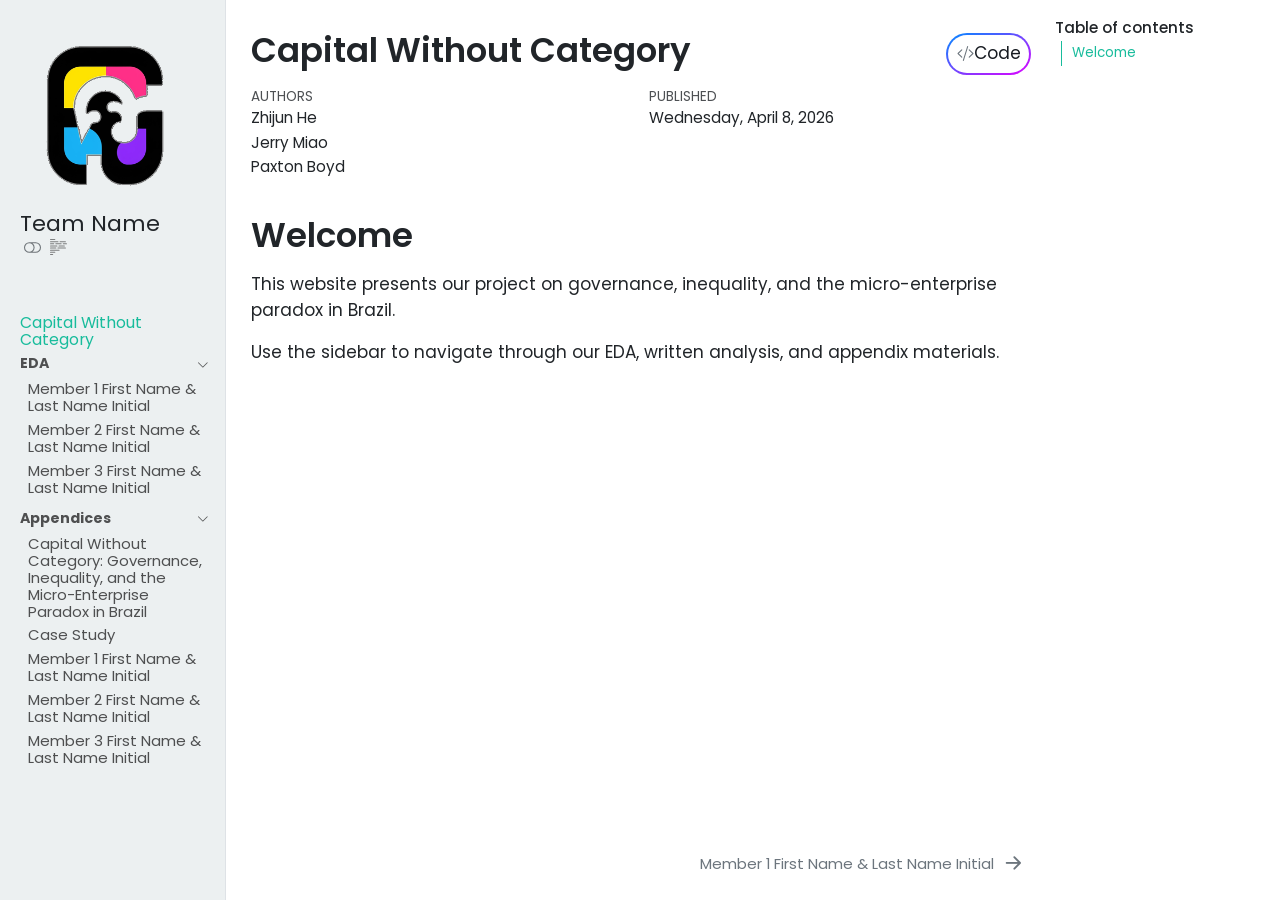
==== index.html @ 80ab9506 "Built site for gh-pages" ====
<!DOCTYPE html>
<html xmlns="http://www.w3.org/1999/xhtml" lang="en" xml:lang="en"><head>

<meta charset="utf-8">
<meta name="generator" content="quarto-1.9.36">

<meta name="viewport" content="width=device-width, initial-scale=1.0, user-scalable=yes">

<meta name="author" content="Zhijun He">
<meta name="author" content="Jerry Miao">
<meta name="author" content="Paxton Boyd">

<title>Capital Without Category</title>
<style>
/* Default styles provided by pandoc.
** See https://pandoc.org/MANUAL.html#variables-for-html for config info.
*/
code{white-space: pre-wrap;}
span.smallcaps{font-variant: small-caps;}
div.columns{display: flex; gap: min(4vw, 1.5em);}
div.column{flex: auto; overflow-x: auto;}
div.hanging-indent{margin-left: 1.5em; text-indent: -1.5em;}
ul.task-list{list-style: none;}
ul.task-list li input[type="checkbox"] {
  width: 0.8em;
  margin: 0 0.8em 0.2em -1em; /* quarto-specific, see https://github.com/quarto-dev/quarto-cli/issues/4556 */ 
  vertical-align: middle;
}
/* CSS for syntax highlighting */
html { -webkit-text-size-adjust: 100%; }
pre > code.sourceCode { white-space: pre; position: relative; }
pre > code.sourceCode > span { display: inline-block; line-height: 1.25; }
pre > code.sourceCode > span:empty { height: 1.2em; }
.sourceCode { overflow: visible; }
code.sourceCode > span { color: inherit; text-decoration: inherit; }
div.sourceCode { margin: 1em 0; }
pre.sourceCode { margin: 0; }
@media screen {
div.sourceCode { overflow: auto; }
}
@media print {
pre > code.sourceCode { white-space: pre-wrap; }
pre > code.sourceCode > span { text-indent: -5em; padding-left: 5em; }
}
pre.numberSource code
  { counter-reset: source-line 0; }
pre.numberSource code > span
  { position: relative; left: -4em; counter-increment: source-line; }
pre.numberSource code > span > a:first-child::before
  { content: counter(source-line);
    position: relative; left: -1em; text-align: right; vertical-align: baseline;
    border: none; display: inline-block;
    -webkit-touch-callout: none; -webkit-user-select: none;
    -khtml-user-select: none; -moz-user-select: none;
    -ms-user-select: none; user-select: none;
    padding: 0 4px; width: 4em;
  }
pre.numberSource { margin-left: 3em;  padding-left: 4px; }
div.sourceCode
  {   }
@media screen {
pre > code.sourceCode > span > a:first-child::before { text-decoration: underline; }
}
</style>


<script src="site_libs/quarto-nav/quarto-nav.js"></script>
<script src="site_libs/clipboard/clipboard.min.js"></script>
<script src="site_libs/quarto-search/autocomplete.umd.js"></script>
<script src="site_libs/quarto-search/fuse.min.js"></script>
<script src="site_libs/quarto-search/quarto-search.js"></script>
<meta name="quarto:offset" content="./">
<link href="./eda/eda-member1.html" rel="next">
<script src="site_libs/quarto-html/quarto.js" type="module"></script>
<script src="site_libs/quarto-html/tabsets/tabsets.js" type="module"></script>
<script src="site_libs/quarto-html/popper.min.js"></script>
<script src="site_libs/quarto-html/tippy.umd.min.js"></script>
<script src="site_libs/quarto-html/anchor.min.js"></script>
<link href="site_libs/quarto-html/tippy.css" rel="stylesheet">
<link href="site_libs/quarto-html/quarto-syntax-highlighting-845c23b38eaddc0f92fda52bfe77a8c8.css" rel="stylesheet" class="quarto-color-scheme" id="quarto-text-highlighting-styles">
<link href="site_libs/quarto-html/quarto-syntax-highlighting-dark-f418161beb48e0141c760e455f12af2c.css" rel="stylesheet" class="quarto-color-scheme quarto-color-alternate" id="quarto-text-highlighting-styles">
<link href="site_libs/quarto-html/quarto-syntax-highlighting-845c23b38eaddc0f92fda52bfe77a8c8.css" rel="stylesheet" class="quarto-color-scheme-extra" id="quarto-text-highlighting-styles">
<script src="site_libs/bootstrap/bootstrap.min.js"></script>
<link href="site_libs/bootstrap/bootstrap-icons.css" rel="stylesheet">
<link href="site_libs/bootstrap/bootstrap-d90a2f3572bea0e0ae9d78de78ce2f6d.min.css" rel="stylesheet" append-hash="true" class="quarto-color-scheme" id="quarto-bootstrap" data-mode="light">
<link href="site_libs/bootstrap/bootstrap-dark-02e807870d3c38ee225cc8ff2e1b2aa2.min.css" rel="stylesheet" append-hash="true" class="quarto-color-scheme quarto-color-alternate" id="quarto-bootstrap" data-mode="dark">
<link href="site_libs/bootstrap/bootstrap-d90a2f3572bea0e0ae9d78de78ce2f6d.min.css" rel="stylesheet" append-hash="true" class="quarto-color-scheme-extra" id="quarto-bootstrap" data-mode="light">
<script id="quarto-search-options" type="application/json">{
  "location": "sidebar",
  "copy-button": false,
  "collapse-after": 3,
  "panel-placement": "start",
  "type": "textbox",
  "limit": 50,
  "keyboard-shortcut": [
    "f",
    "/",
    "s"
  ],
  "show-item-context": false,
  "language": {
    "search-no-results-text": "No results",
    "search-matching-documents-text": "matching documents",
    "search-copy-link-title": "Copy link to search",
    "search-hide-matches-text": "Hide additional matches",
    "search-more-match-text": "more match in this document",
    "search-more-matches-text": "more matches in this document",
    "search-clear-button-title": "Clear",
    "search-text-placeholder": "",
    "search-detached-cancel-button-title": "Cancel",
    "search-submit-button-title": "Submit",
    "search-label": "Search"
  }
}</script>
<style>html{ scroll-behavior: smooth; }</style>


<link rel="stylesheet" href="style/custom.css">
</head>

<body class="nav-sidebar docked quarto-light"><script id="quarto-html-before-body" type="application/javascript">
    const toggleBodyColorMode = (bsSheetEl) => {
      const mode = bsSheetEl.getAttribute("data-mode");
      const bodyEl = window.document.querySelector("body");
      if (mode === "dark") {
        bodyEl.classList.add("quarto-dark");
        bodyEl.classList.remove("quarto-light");
      } else {
        bodyEl.classList.add("quarto-light");
        bodyEl.classList.remove("quarto-dark");
      }
    }
    const toggleBodyColorPrimary = () => {
      const bsSheetEl = window.document.querySelector("link#quarto-bootstrap:not([rel=disabled-stylesheet])");
      if (bsSheetEl) {
        toggleBodyColorMode(bsSheetEl);
      }
    }
    const setColorSchemeToggle = (alternate) => {
      const toggles = window.document.querySelectorAll('.quarto-color-scheme-toggle');
      for (let i=0; i < toggles.length; i++) {
        const toggle = toggles[i];
        if (toggle) {
          if (alternate) {
            toggle.classList.add("alternate");
          } else {
            toggle.classList.remove("alternate");
          }
        }
      }
    };
    const toggleColorMode = (alternate) => {
      // Switch the stylesheets
      const primaryStylesheets = window.document.querySelectorAll('link.quarto-color-scheme:not(.quarto-color-alternate)');
      const alternateStylesheets = window.document.querySelectorAll('link.quarto-color-scheme.quarto-color-alternate');
      manageTransitions('#quarto-margin-sidebar .nav-link', false);
      if (alternate) {
        // note: dark is layered on light, we don't disable primary!
        enableStylesheet(alternateStylesheets);
        for (const sheetNode of alternateStylesheets) {
          if (sheetNode.id === "quarto-bootstrap") {
            toggleBodyColorMode(sheetNode);
          }
        }
      } else {
        disableStylesheet(alternateStylesheets);
        enableStylesheet(primaryStylesheets)
        toggleBodyColorPrimary();
      }
      manageTransitions('#quarto-margin-sidebar .nav-link', true);
      // Switch the toggles
      setColorSchemeToggle(alternate)
      // Hack to workaround the fact that safari doesn't
      // properly recolor the scrollbar when toggling (#1455)
      if (navigator.userAgent.indexOf('Safari') > 0 && navigator.userAgent.indexOf('Chrome') == -1) {
        manageTransitions("body", false);
        window.scrollTo(0, 1);
        setTimeout(() => {
          window.scrollTo(0, 0);
          manageTransitions("body", true);
        }, 40);
      }
    }
    const disableStylesheet = (stylesheets) => {
      for (let i=0; i < stylesheets.length; i++) {
        const stylesheet = stylesheets[i];
        stylesheet.rel = 'disabled-stylesheet';
      }
    }
    const enableStylesheet = (stylesheets) => {
      for (let i=0; i < stylesheets.length; i++) {
        const stylesheet = stylesheets[i];
        if(stylesheet.rel !== 'stylesheet') { // for Chrome, which will still FOUC without this check
          stylesheet.rel = 'stylesheet';
        }
      }
    }
    const manageTransitions = (selector, allowTransitions) => {
      const els = window.document.querySelectorAll(selector);
      for (let i=0; i < els.length; i++) {
        const el = els[i];
        if (allowTransitions) {
          el.classList.remove('notransition');
        } else {
          el.classList.add('notransition');
        }
      }
    }
    const isFileUrl = () => {
      return window.location.protocol === 'file:';
    }
    const hasAlternateSentinel = () => {
      let styleSentinel = getColorSchemeSentinel();
      if (styleSentinel !== null) {
        return styleSentinel === "alternate";
      } else {
        return false;
      }
    }
    const setStyleSentinel = (alternate) => {
      const value = alternate ? "alternate" : "default";
      if (!isFileUrl()) {
        window.localStorage.setItem("quarto-color-scheme", value);
      } else {
        localAlternateSentinel = value;
      }
    }
    const getColorSchemeSentinel = () => {
      if (!isFileUrl()) {
        const storageValue = window.localStorage.getItem("quarto-color-scheme");
        return storageValue != null ? storageValue : localAlternateSentinel;
      } else {
        return localAlternateSentinel;
      }
    }
    const toggleGiscusIfUsed = (isAlternate, darkModeDefault) => {
      const baseTheme = document.querySelector('#giscus-base-theme')?.value ?? 'light';
      const alternateTheme = document.querySelector('#giscus-alt-theme')?.value ?? 'dark';
      let newTheme = '';
      if(authorPrefersDark) {
        newTheme = isAlternate ? baseTheme : alternateTheme;
      } else {
        newTheme = isAlternate ? alternateTheme : baseTheme;
      }
      const changeGiscusTheme = () => {
        // From: https://github.com/giscus/giscus/issues/336
        const sendMessage = (message) => {
          const iframe = document.querySelector('iframe.giscus-frame');
          if (!iframe) return;
          iframe.contentWindow.postMessage({ giscus: message }, 'https://giscus.app');
        }
        sendMessage({
          setConfig: {
            theme: newTheme
          }
        });
      }
      const isGiscussLoaded = window.document.querySelector('iframe.giscus-frame') !== null;
      if (isGiscussLoaded) {
        changeGiscusTheme();
      }
    };
    const authorPrefersDark = false;
    const darkModeDefault = authorPrefersDark;
      document.querySelector('link#quarto-text-highlighting-styles.quarto-color-scheme-extra').rel = 'disabled-stylesheet';
      document.querySelector('link#quarto-bootstrap.quarto-color-scheme-extra').rel = 'disabled-stylesheet';
    let localAlternateSentinel = darkModeDefault ? 'alternate' : 'default';
    // Dark / light mode switch
    window.quartoToggleColorScheme = () => {
      // Read the current dark / light value
      let toAlternate = !hasAlternateSentinel();
      toggleColorMode(toAlternate);
      setStyleSentinel(toAlternate);
      toggleGiscusIfUsed(toAlternate, darkModeDefault);
      window.dispatchEvent(new Event('resize'));
    };
    // Switch to dark mode if need be
    if (hasAlternateSentinel()) {
      toggleColorMode(true);
    } else {
      toggleColorMode(false);
    }
  </script>

<div id="quarto-search-results"></div>
  <header id="quarto-header" class="headroom fixed-top">
  <nav class="quarto-secondary-nav">
    <div class="container-fluid d-flex">
      <button type="button" class="quarto-btn-toggle btn" data-bs-toggle="collapse" role="button" data-bs-target=".quarto-sidebar-collapse-item" aria-controls="quarto-sidebar" aria-expanded="false" aria-label="Toggle sidebar navigation" onclick="if (window.quartoToggleHeadroom) { window.quartoToggleHeadroom(); }">
        <i class="bi bi-layout-text-sidebar-reverse"></i>
      </button>
        <nav class="quarto-page-breadcrumbs" aria-label="breadcrumb"><ol class="breadcrumb"><li class="breadcrumb-item"><a href="./index.html"><span class="chapter-title">Capital Without Category</span></a></li></ol></nav>
        <a class="flex-grow-1" role="navigation" data-bs-toggle="collapse" data-bs-target=".quarto-sidebar-collapse-item" aria-controls="quarto-sidebar" aria-expanded="false" aria-label="Toggle sidebar navigation" onclick="if (window.quartoToggleHeadroom) { window.quartoToggleHeadroom(); }">      
        </a>
      <button type="button" class="btn quarto-search-button" aria-label="Search" onclick="window.quartoOpenSearch();">
        <i class="bi bi-search"></i>
      </button>
    </div>
  </nav>
</header>
<!-- content -->
<div id="quarto-content" class="quarto-container page-columns page-rows-contents page-layout-full">
<!-- sidebar -->
  <nav id="quarto-sidebar" class="sidebar collapse collapse-horizontal quarto-sidebar-collapse-item sidebar-navigation docked overflow-auto">
    <div class="pt-lg-2 mt-2 text-left sidebar-header sidebar-header-stacked">
      <a href="./index.html" class="sidebar-logo-link">
      <img src="./assets/sidebar-logo.png" alt="" class="sidebar-logo light-content py-0 d-lg-inline d-none">
      <img src="./assets/sidebar-logo.png" alt="" class="sidebar-logo dark-content py-0 d-lg-inline d-none">
      </a>
    <div class="sidebar-title mb-0 py-0">
      <a href="./">Team Name</a> 
        <div class="sidebar-tools-main">
  <a href="" class="quarto-color-scheme-toggle quarto-navigation-tool  px-1" onclick="window.quartoToggleColorScheme(); return false;" title="Toggle dark mode"><i class="bi"></i></a>
  <a href="" class="quarto-reader-toggle quarto-navigation-tool px-1" onclick="window.quartoToggleReader(); return false;" title="Toggle reader mode">
  <div class="quarto-reader-toggle-btn">
  <i class="bi"></i>
  </div>
</a>
</div>
    </div>
      </div>
        <div class="mt-2 flex-shrink-0 align-items-center">
        <div class="sidebar-search">
        <div id="quarto-search" class="" title="Search"></div>
        </div>
        </div>
    <div class="sidebar-menu-container"> 
    <ul class="list-unstyled mt-1">
        <li class="sidebar-item">
  <div class="sidebar-item-container"> 
  <a href="./index.html" class="sidebar-item-text sidebar-link active"><span class="chapter-title">Capital Without Category</span></a>
  </div>
</li>
        <li class="sidebar-item sidebar-item-section">
      <div class="sidebar-item-container"> 
            <a class="sidebar-item-text sidebar-link text-start" data-bs-toggle="collapse" data-bs-target="#quarto-sidebar-section-1" role="navigation" aria-expanded="true">
 <span class="menu-text">EDA</span></a>
          <a class="sidebar-item-toggle text-start" data-bs-toggle="collapse" data-bs-target="#quarto-sidebar-section-1" role="navigation" aria-expanded="true" aria-label="Toggle section">
            <i class="bi bi-chevron-right ms-2"></i>
          </a> 
      </div>
      <ul id="quarto-sidebar-section-1" class="collapse list-unstyled sidebar-section depth1 show">  
          <li class="sidebar-item">
  <div class="sidebar-item-container"> 
  <a href="./eda/eda-member1.html" class="sidebar-item-text sidebar-link"><span class="chapter-title">Member 1 First Name &amp; Last Name Initial</span></a>
  </div>
</li>
          <li class="sidebar-item">
  <div class="sidebar-item-container"> 
  <a href="./eda/eda-member2.html" class="sidebar-item-text sidebar-link"><span class="chapter-title">Member 2 First Name &amp; Last Name Initial</span></a>
  </div>
</li>
          <li class="sidebar-item">
  <div class="sidebar-item-container"> 
  <a href="./eda/eda-member3.html" class="sidebar-item-text sidebar-link"><span class="chapter-title">Member 3 First Name &amp; Last Name Initial</span></a>
  </div>
</li>
      </ul>
  </li>
        <li class="sidebar-item sidebar-item-section">
      <div class="sidebar-item-container"> 
            <a class="sidebar-item-text sidebar-link text-start" data-bs-toggle="collapse" data-bs-target="#quarto-sidebar-section-2" role="navigation" aria-expanded="true">
 <span class="menu-text">Appendices</span></a>
          <a class="sidebar-item-toggle text-start" data-bs-toggle="collapse" data-bs-target="#quarto-sidebar-section-2" role="navigation" aria-expanded="true" aria-label="Toggle section">
            <i class="bi bi-chevron-right ms-2"></i>
          </a> 
      </div>
      <ul id="quarto-sidebar-section-2" class="collapse list-unstyled sidebar-section depth1 show">  
          <li class="sidebar-item">
  <div class="sidebar-item-container"> 
  <a href="./appx/proposal.html" class="sidebar-item-text sidebar-link"><span class="chapter-title">Capital Without Category: Governance, Inequality, and the Micro-Enterprise Paradox in Brazil</span></a>
  </div>
</li>
          <li class="sidebar-item">
  <div class="sidebar-item-container"> 
  <a href="./appx/case-study.html" class="sidebar-item-text sidebar-link"><span class="chapter-title">Case Study</span></a>
  </div>
</li>
          <li class="sidebar-item">
  <div class="sidebar-item-container"> 
  <a href="./wa/wa-member1.html" class="sidebar-item-text sidebar-link"><span class="chapter-title">Member 1 First Name &amp; Last Name Initial</span></a>
  </div>
</li>
          <li class="sidebar-item">
  <div class="sidebar-item-container"> 
  <a href="./wa/wa-member2.html" class="sidebar-item-text sidebar-link"><span class="chapter-title">Member 2 First Name &amp; Last Name Initial</span></a>
  </div>
</li>
          <li class="sidebar-item">
  <div class="sidebar-item-container"> 
  <a href="./wa/wa-member3.html" class="sidebar-item-text sidebar-link"><span class="chapter-title">Member 3 First Name &amp; Last Name Initial</span></a>
  </div>
</li>
      </ul>
  </li>
    </ul>
    </div>
</nav>
<div id="quarto-sidebar-glass" class="quarto-sidebar-collapse-item" data-bs-toggle="collapse" data-bs-target=".quarto-sidebar-collapse-item"></div>
<!-- margin-sidebar -->
    <div id="quarto-margin-sidebar" class="sidebar margin-sidebar">
        <nav id="TOC" role="doc-toc" class="toc-active">
    <h2 id="toc-title">Table of contents</h2>
   
  <ul>
  <li><a href="#welcome" id="toc-welcome" class="nav-link active" data-scroll-target="#welcome">Welcome</a></li>
  </ul>
</nav>
    </div>
<!-- main -->
<main class="content column-body" id="quarto-document-content">


<header id="title-block-header" class="quarto-title-block default">
<div class="quarto-title">
<div class="quarto-title-block"><div><h1 class="title">Capital Without Category</h1><button type="button" class="btn code-tools-button" id="quarto-code-tools-source"><i class="bi"></i> Code</button></div></div>
</div>



<div class="quarto-title-meta column-body">

    <div>
    <div class="quarto-title-meta-heading">Authors</div>
    <div class="quarto-title-meta-contents">
             <p>Zhijun He </p>
             <p>Jerry Miao </p>
             <p>Paxton Boyd </p>
          </div>
  </div>
    
    <div>
    <div class="quarto-title-meta-heading">Published</div>
    <div class="quarto-title-meta-contents">
      <p class="date">Wednesday, April 8, 2026</p>
    </div>
  </div>
  
    
  </div>
  


</header>


<section id="welcome" class="level1">
<h1>Welcome</h1>
<p>This website presents our project on governance, inequality, and the micro-enterprise paradox in Brazil.</p>
<p>Use the sidebar to navigate through our EDA, written analysis, and appendix materials.</p>


<!-- -->

</section>

</main> <!-- /main -->
<script id="quarto-html-after-body" type="application/javascript">
  window.document.addEventListener("DOMContentLoaded", function (event) {
    // Ensure there is a toggle, if there isn't float one in the top right
    if (window.document.querySelector('.quarto-color-scheme-toggle') === null) {
      const a = window.document.createElement('a');
      a.classList.add('top-right');
      a.classList.add('quarto-color-scheme-toggle');
      a.href = "";
      a.onclick = function() { try { window.quartoToggleColorScheme(); } catch {} return false; };
      const i = window.document.createElement("i");
      i.classList.add('bi');
      a.appendChild(i);
      window.document.body.appendChild(a);
    }
    setColorSchemeToggle(hasAlternateSentinel())
    const icon = "";
    const anchorJS = new window.AnchorJS();
    anchorJS.options = {
      placement: 'right',
      icon: icon
    };
    anchorJS.add('.anchored');
    const isCodeAnnotation = (el) => {
      for (const clz of el.classList) {
        if (clz.startsWith('code-annotation-')) {                     
          return true;
        }
      }
      return false;
    }
    const onCopySuccess = function(e) {
      // button target
      const button = e.trigger;
      // don't keep focus
      button.blur();
      // flash "checked"
      button.classList.add('code-copy-button-checked');
      var currentTitle = button.getAttribute("title");
      button.setAttribute("title", "Copied!");
      let tooltip;
      if (window.bootstrap) {
        button.setAttribute("data-bs-toggle", "tooltip");
        button.setAttribute("data-bs-placement", "left");
        button.setAttribute("data-bs-title", "Copied!");
        tooltip = new bootstrap.Tooltip(button, 
          { trigger: "manual", 
            customClass: "code-copy-button-tooltip",
            offset: [0, -8]});
        tooltip.show();    
      }
      setTimeout(function() {
        if (tooltip) {
          tooltip.hide();
          button.removeAttribute("data-bs-title");
          button.removeAttribute("data-bs-toggle");
          button.removeAttribute("data-bs-placement");
        }
        button.setAttribute("title", currentTitle);
        button.classList.remove('code-copy-button-checked');
      }, 1000);
      // clear code selection
      e.clearSelection();
    }
    const getTextToCopy = function(trigger) {
      const outerScaffold = trigger.parentElement.cloneNode(true);
      const codeEl = outerScaffold.querySelector('code');
      for (const childEl of codeEl.children) {
        if (isCodeAnnotation(childEl)) {
          childEl.remove();
        }
      }
      return codeEl.innerText;
    }
    const clipboard = new window.ClipboardJS('.code-copy-button:not([data-in-quarto-modal])', {
      text: getTextToCopy
    });
    clipboard.on('success', onCopySuccess);
    if (window.document.getElementById('quarto-embedded-source-code-modal')) {
      const clipboardModal = new window.ClipboardJS('.code-copy-button[data-in-quarto-modal]', {
        text: getTextToCopy,
        container: window.document.getElementById('quarto-embedded-source-code-modal')
      });
      clipboardModal.on('success', onCopySuccess);
    }
    const viewSource = window.document.getElementById('quarto-view-source') ||
                       window.document.getElementById('quarto-code-tools-source');
    if (viewSource) {
      const sourceUrl = viewSource.getAttribute("data-quarto-source-url");
      viewSource.addEventListener("click", function(e) {
        if (sourceUrl) {
          // rstudio viewer pane
          if (/\bcapabilities=\b/.test(window.location)) {
            window.open(sourceUrl);
          } else {
            window.location.href = sourceUrl;
          }
        } else {
          const modal = new bootstrap.Modal(document.getElementById('quarto-embedded-source-code-modal'));
          modal.show();
        }
        return false;
      });
    }
    function toggleCodeHandler(show) {
      return function(e) {
        const detailsSrc = window.document.querySelectorAll(".cell > details > .sourceCode");
        for (let i=0; i<detailsSrc.length; i++) {
          const details = detailsSrc[i].parentElement;
          if (show) {
            details.open = true;
          } else {
            details.removeAttribute("open");
          }
        }
        const cellCodeDivs = window.document.querySelectorAll(".cell > .sourceCode");
        const fromCls = show ? "hidden" : "unhidden";
        const toCls = show ? "unhidden" : "hidden";
        for (let i=0; i<cellCodeDivs.length; i++) {
          const codeDiv = cellCodeDivs[i];
          if (codeDiv.classList.contains(fromCls)) {
            codeDiv.classList.remove(fromCls);
            codeDiv.classList.add(toCls);
          } 
        }
        return false;
      }
    }
    const hideAllCode = window.document.getElementById("quarto-hide-all-code");
    if (hideAllCode) {
      hideAllCode.addEventListener("click", toggleCodeHandler(false));
    }
    const showAllCode = window.document.getElementById("quarto-show-all-code");
    if (showAllCode) {
      showAllCode.addEventListener("click", toggleCodeHandler(true));
    }
      var localhostRegex = new RegExp(/^(?:http|https):\/\/localhost\:?[0-9]*\//);
      var mailtoRegex = new RegExp(/^mailto:/);
        var filterRegex = new RegExp('/' + window.location.host + '/');
      var isInternal = (href) => {
          return filterRegex.test(href) || localhostRegex.test(href) || mailtoRegex.test(href);
      }
      // Inspect non-navigation links and adorn them if external
     var links = window.document.querySelectorAll('a[href]:not(.nav-link):not(.navbar-brand):not(.toc-action):not(.sidebar-link):not(.sidebar-item-toggle):not(.pagination-link):not(.no-external):not([aria-hidden]):not(.dropdown-item):not(.quarto-navigation-tool):not(.about-link)');
      for (var i=0; i<links.length; i++) {
        const link = links[i];
        if (!isInternal(link.href)) {
          // undo the damage that might have been done by quarto-nav.js in the case of
          // links that we want to consider external
          if (link.dataset.originalHref !== undefined) {
            link.href = link.dataset.originalHref;
          }
        }
      }
    function tippyHover(el, contentFn, onTriggerFn, onUntriggerFn) {
      const config = {
        allowHTML: true,
        maxWidth: 500,
        delay: 100,
        arrow: false,
        appendTo: function(el) {
            return el.parentElement;
        },
        interactive: true,
        interactiveBorder: 10,
        theme: 'quarto',
        placement: 'bottom-start',
      };
      if (contentFn) {
        config.content = contentFn;
      }
      if (onTriggerFn) {
        config.onTrigger = onTriggerFn;
      }
      if (onUntriggerFn) {
        config.onUntrigger = onUntriggerFn;
      }
      window.tippy(el, config); 
    }
    const noterefs = window.document.querySelectorAll('a[role="doc-noteref"]');
    for (var i=0; i<noterefs.length; i++) {
      const ref = noterefs[i];
      tippyHover(ref, function() {
        // use id or data attribute instead here
        let href = ref.getAttribute('data-footnote-href') || ref.getAttribute('href');
        try { href = new URL(href).hash; } catch {}
        const id = href.replace(/^#\/?/, "");
        const note = window.document.getElementById(id);
        if (note) {
          return note.innerHTML;
        } else {
          return "";
        }
      });
    }
    const xrefs = window.document.querySelectorAll('a.quarto-xref');
    const processXRef = (id, note) => {
      // Strip column container classes
      const stripColumnClz = (el) => {
        el.classList.remove("page-full", "page-columns");
        if (el.children) {
          for (const child of el.children) {
            stripColumnClz(child);
          }
        }
      }
      stripColumnClz(note)
      if (id === null || id.startsWith('sec-')) {
        // Special case sections, only their first couple elements
        const container = document.createElement("div");
        if (note.children && note.children.length > 2) {
          container.appendChild(note.children[0].cloneNode(true));
          for (let i = 1; i < note.children.length; i++) {
            const child = note.children[i];
            if (child.tagName === "P" && child.innerText === "") {
              continue;
            } else {
              container.appendChild(child.cloneNode(true));
              break;
            }
          }
          if (window.Quarto?.typesetMath) {
            window.Quarto.typesetMath(container);
          }
          return container.innerHTML
        } else {
          if (window.Quarto?.typesetMath) {
            window.Quarto.typesetMath(note);
          }
          return note.innerHTML;
        }
      } else {
        // Remove any anchor links if they are present
        const anchorLink = note.querySelector('a.anchorjs-link');
        if (anchorLink) {
          anchorLink.remove();
        }
        if (window.Quarto?.typesetMath) {
          window.Quarto.typesetMath(note);
        }
        if (note.classList.contains("callout")) {
          return note.outerHTML;
        } else {
          return note.innerHTML;
        }
      }
    }
    for (var i=0; i<xrefs.length; i++) {
      const xref = xrefs[i];
      tippyHover(xref, undefined, function(instance) {
        instance.disable();
        let url = xref.getAttribute('href');
        let hash = undefined; 
        if (url.startsWith('#')) {
          hash = url;
        } else {
          try { hash = new URL(url).hash; } catch {}
        }
        if (hash) {
          const id = hash.replace(/^#\/?/, "");
          const note = window.document.getElementById(id);
          if (note !== null) {
            try {
              const html = processXRef(id, note.cloneNode(true));
              instance.setContent(html);
            } finally {
              instance.enable();
              instance.show();
            }
          } else {
            // See if we can fetch this
            fetch(url.split('#')[0])
            .then(res => res.text())
            .then(html => {
              const parser = new DOMParser();
              const htmlDoc = parser.parseFromString(html, "text/html");
              const note = htmlDoc.getElementById(id);
              if (note !== null) {
                const html = processXRef(id, note);
                instance.setContent(html);
              } 
            }).finally(() => {
              instance.enable();
              instance.show();
            });
          }
        } else {
          // See if we can fetch a full url (with no hash to target)
          // This is a special case and we should probably do some content thinning / targeting
          fetch(url)
          .then(res => res.text())
          .then(html => {
            const parser = new DOMParser();
            const htmlDoc = parser.parseFromString(html, "text/html");
            const note = htmlDoc.querySelector('main.content');
            if (note !== null) {
              // This should only happen for chapter cross references
              // (since there is no id in the URL)
              // remove the first header
              if (note.children.length > 0 && note.children[0].tagName === "HEADER") {
                note.children[0].remove();
              }
              const html = processXRef(null, note);
              instance.setContent(html);
            } 
          }).finally(() => {
            instance.enable();
            instance.show();
          });
        }
      }, function(instance) {
      });
    }
        let selectedAnnoteEl;
        const selectorForAnnotation = ( cell, annotation) => {
          let cellAttr = 'data-code-cell="' + cell + '"';
          let lineAttr = 'data-code-annotation="' +  annotation + '"';
          const selector = 'span[' + cellAttr + '][' + lineAttr + ']';
          return selector;
        }
        const selectCodeLines = (annoteEl) => {
          const doc = window.document;
          const targetCell = annoteEl.getAttribute("data-target-cell");
          const targetAnnotation = annoteEl.getAttribute("data-target-annotation");
          const annoteSpan = window.document.querySelector(selectorForAnnotation(targetCell, targetAnnotation));
          const lines = annoteSpan.getAttribute("data-code-lines").split(",");
          const lineIds = lines.map((line) => {
            return targetCell + "-" + line;
          })
          let top = null;
          let height = null;
          let parent = null;
          if (lineIds.length > 0) {
              //compute the position of the single el (top and bottom and make a div)
              const el = window.document.getElementById(lineIds[0]);
              top = el.offsetTop;
              height = el.offsetHeight;
              parent = el.parentElement.parentElement;
            if (lineIds.length > 1) {
              const lastEl = window.document.getElementById(lineIds[lineIds.length - 1]);
              const bottom = lastEl.offsetTop + lastEl.offsetHeight;
              height = bottom - top;
            }
            if (top !== null && height !== null && parent !== null) {
              // cook up a div (if necessary) and position it 
              let div = window.document.getElementById("code-annotation-line-highlight");
              if (div === null) {
                div = window.document.createElement("div");
                div.setAttribute("id", "code-annotation-line-highlight");
                div.style.position = 'absolute';
                parent.appendChild(div);
              }
              div.style.top = top - 2 + "px";
              div.style.height = height + 4 + "px";
              div.style.left = 0;
              let gutterDiv = window.document.getElementById("code-annotation-line-highlight-gutter");
              if (gutterDiv === null) {
                gutterDiv = window.document.createElement("div");
                gutterDiv.setAttribute("id", "code-annotation-line-highlight-gutter");
                gutterDiv.style.position = 'absolute';
                const codeCell = window.document.getElementById(targetCell);
                const gutter = codeCell.querySelector('.code-annotation-gutter');
                gutter.appendChild(gutterDiv);
              }
              gutterDiv.style.top = top - 2 + "px";
              gutterDiv.style.height = height + 4 + "px";
            }
            selectedAnnoteEl = annoteEl;
          }
        };
        const unselectCodeLines = () => {
          const elementsIds = ["code-annotation-line-highlight", "code-annotation-line-highlight-gutter"];
          elementsIds.forEach((elId) => {
            const div = window.document.getElementById(elId);
            if (div) {
              div.remove();
            }
          });
          selectedAnnoteEl = undefined;
        };
          // Handle positioning of the toggle
      window.addEventListener(
        "resize",
        throttle(() => {
          elRect = undefined;
          if (selectedAnnoteEl) {
            selectCodeLines(selectedAnnoteEl);
          }
        }, 10)
      );
      function throttle(fn, ms) {
      let throttle = false;
      let timer;
        return (...args) => {
          if(!throttle) { // first call gets through
              fn.apply(this, args);
              throttle = true;
          } else { // all the others get throttled
              if(timer) clearTimeout(timer); // cancel #2
              timer = setTimeout(() => {
                fn.apply(this, args);
                timer = throttle = false;
              }, ms);
          }
        };
      }
        // Attach click handler to the DT
        const annoteDls = window.document.querySelectorAll('dt[data-target-cell]');
        for (const annoteDlNode of annoteDls) {
          annoteDlNode.addEventListener('click', (event) => {
            const clickedEl = event.target;
            if (clickedEl !== selectedAnnoteEl) {
              unselectCodeLines();
              const activeEl = window.document.querySelector('dt[data-target-cell].code-annotation-active');
              if (activeEl) {
                activeEl.classList.remove('code-annotation-active');
              }
              selectCodeLines(clickedEl);
              clickedEl.classList.add('code-annotation-active');
            } else {
              // Unselect the line
              unselectCodeLines();
              clickedEl.classList.remove('code-annotation-active');
            }
          });
        }
    const findCites = (el) => {
      const parentEl = el.parentElement;
      if (parentEl) {
        const cites = parentEl.dataset.cites;
        if (cites) {
          return {
            el,
            cites: cites.split(' ')
          };
        } else {
          return findCites(el.parentElement)
        }
      } else {
        return undefined;
      }
    };
    var bibliorefs = window.document.querySelectorAll('a[role="doc-biblioref"]');
    for (var i=0; i<bibliorefs.length; i++) {
      const ref = bibliorefs[i];
      const citeInfo = findCites(ref);
      if (citeInfo) {
        tippyHover(citeInfo.el, function() {
          var popup = window.document.createElement('div');
          citeInfo.cites.forEach(function(cite) {
            var citeDiv = window.document.createElement('div');
            citeDiv.classList.add('hanging-indent');
            citeDiv.classList.add('csl-entry');
            var biblioDiv = window.document.getElementById('ref-' + cite);
            if (biblioDiv) {
              citeDiv.innerHTML = biblioDiv.innerHTML;
            }
            popup.appendChild(citeDiv);
          });
          return popup.innerHTML;
        });
      }
    }
  });
  </script>
<nav class="page-navigation column-body">
  <div class="nav-page nav-page-previous">
  </div>
  <div class="nav-page nav-page-next">
      <a href="./eda/eda-member1.html" class="pagination-link" aria-label="Member 1 First Name &amp; Last Name Initial">
        <span class="nav-page-text"><span class="chapter-title">Member 1 First Name &amp; Last Name Initial</span></span> <i class="bi bi-arrow-right-short"></i>
      </a>
  </div>
</nav><div class="modal fade" id="quarto-embedded-source-code-modal" tabindex="-1" aria-labelledby="quarto-embedded-source-code-modal-label" aria-hidden="true"><div class="modal-dialog modal-dialog-scrollable"><div class="modal-content"><div class="modal-header"><h5 class="modal-title" id="quarto-embedded-source-code-modal-label">Source Code</h5><button class="btn-close" data-bs-dismiss="modal"></button></div><div class="modal-body"><div class="">
<div class="code-copy-outer-scaffold"><div class="sourceCode" id="cb1" data-shortcodes="false"><pre class="sourceCode markdown code-with-copy"><code class="sourceCode markdown"><span id="cb1-1"><a href="#cb1-1" aria-hidden="true" tabindex="-1"></a><span class="co">---</span></span>
<span id="cb1-2"><a href="#cb1-2" aria-hidden="true" tabindex="-1"></a><span class="an">title:</span><span class="co"> "Capital Without Category"</span></span>
<span id="cb1-3"><a href="#cb1-3" aria-hidden="true" tabindex="-1"></a><span class="co">---</span></span>
<span id="cb1-4"><a href="#cb1-4" aria-hidden="true" tabindex="-1"></a></span>
<span id="cb1-5"><a href="#cb1-5" aria-hidden="true" tabindex="-1"></a><span class="fu"># Welcome</span></span>
<span id="cb1-6"><a href="#cb1-6" aria-hidden="true" tabindex="-1"></a></span>
<span id="cb1-7"><a href="#cb1-7" aria-hidden="true" tabindex="-1"></a>This website presents our project on governance, inequality, and the micro-enterprise paradox in Brazil.</span>
<span id="cb1-8"><a href="#cb1-8" aria-hidden="true" tabindex="-1"></a></span>
<span id="cb1-9"><a href="#cb1-9" aria-hidden="true" tabindex="-1"></a>Use the sidebar to navigate through our EDA, written analysis, and appendix materials.</span></code></pre></div><button title="Copy to Clipboard" class="code-copy-button" data-in-quarto-modal=""><i class="bi"></i></button></div>
</div></div></div></div></div>
</div> <!-- /content -->




<script src="site_libs/quarto-html/zenscroll-min.js"></script>
</body></html>
---- site_libs/quarto-html/tippy.css ----
.tippy-box[data-animation=fade][data-state=hidden]{opacity:0}[data-tippy-root]{max-width:calc(100vw - 10px)}.tippy-box{position:relative;background-color:#333;color:#fff;border-radius:4px;font-size:14px;line-height:1.4;white-space:normal;outline:0;transition-property:transform,visibility,opacity}.tippy-box[data-placement^=top]>.tippy-arrow{bottom:0}.tippy-box[data-placement^=top]>.tippy-arrow:before{bottom:-7px;left:0;border-width:8px 8px 0;border-top-color:initial;transform-origin:center top}.tippy-box[data-placement^=bottom]>.tippy-arrow{top:0}.tippy-box[data-placement^=bottom]>.tippy-arrow:before{top:-7px;left:0;border-width:0 8px 8px;border-bottom-color:initial;transform-origin:center bottom}.tippy-box[data-placement^=left]>.tippy-arrow{right:0}.tippy-box[data-placement^=left]>.tippy-arrow:before{border-width:8px 0 8px 8px;border-left-color:initial;right:-7px;transform-origin:center left}.tippy-box[data-placement^=right]>.tippy-arrow{left:0}.tippy-box[data-placement^=right]>.tippy-arrow:before{left:-7px;border-width:8px 8px 8px 0;border-right-color:initial;transform-origin:center right}.tippy-box[data-inertia][data-state=visible]{transition-timing-function:cubic-bezier(.54,1.5,.38,1.11)}.tippy-arrow{width:16px;height:16px;color:#333}.tippy-arrow:before{content:"";position:absolute;border-color:transparent;border-style:solid}.tippy-content{position:relative;padding:5px 9px;z-index:1}
---- site_libs/quarto-html/quarto-syntax-highlighting-845c23b38eaddc0f92fda52bfe77a8c8.css ----
/* quarto syntax highlight colors */
:root {
  --quarto-hl-ot-color: #003B4F;
  --quarto-hl-at-color: #657422;
  --quarto-hl-ss-color: #20794D;
  --quarto-hl-an-color: #5E5E5E;
  --quarto-hl-fu-color: #4758AB;
  --quarto-hl-st-color: #20794D;
  --quarto-hl-cf-color: #003B4F;
  --quarto-hl-op-color: #5E5E5E;
  --quarto-hl-er-color: #AD0000;
  --quarto-hl-bn-color: #AD0000;
  --quarto-hl-al-color: #AD0000;
  --quarto-hl-va-color: #111111;
  --quarto-hl-bu-color: inherit;
  --quarto-hl-ex-color: inherit;
  --quarto-hl-pp-color: #AD0000;
  --quarto-hl-in-color: #5E5E5E;
  --quarto-hl-vs-color: #20794D;
  --quarto-hl-wa-color: #5E5E5E;
  --quarto-hl-do-color: #5E5E5E;
  --quarto-hl-im-color: #00769E;
  --quarto-hl-ch-color: #20794D;
  --quarto-hl-dt-color: #AD0000;
  --quarto-hl-fl-color: #AD0000;
  --quarto-hl-co-color: #5E5E5E;
  --quarto-hl-cv-color: #5E5E5E;
  --quarto-hl-cn-color: #8f5902;
  --quarto-hl-sc-color: #5E5E5E;
  --quarto-hl-dv-color: #AD0000;
  --quarto-hl-kw-color: #003B4F;
}

/* other quarto variables */
:root {
  --quarto-font-monospace: SFMono-Regular, Menlo, Monaco, Consolas, "Liberation Mono", "Courier New", monospace;
}

/* syntax highlight based on Pandoc's rules */
pre > code.sourceCode > span {
  color: #003B4F;
}

code.sourceCode > span {
  color: #003B4F;
}

div.sourceCode,
div.sourceCode pre.sourceCode {
  color: #003B4F;
}

/* Normal */
code span {
  color: #003B4F;
}

/* Alert */
code span.al {
  color: #AD0000;
  font-style: inherit;
}

/* Annotation */
code span.an {
  color: #5E5E5E;
  font-style: inherit;
}

/* Attribute */
code span.at {
  color: #657422;
  font-style: inherit;
}

/* BaseN */
code span.bn {
  color: #AD0000;
  font-style: inherit;
}

/* BuiltIn */
code span.bu {
  font-style: inherit;
}

/* ControlFlow */
code span.cf {
  color: #003B4F;
  font-weight: bold;
  font-style: inherit;
}

/* Char */
code span.ch {
  color: #20794D;
  font-style: inherit;
}

/* Constant */
code span.cn {
  color: #8f5902;
  font-style: inherit;
}

/* Comment */
code span.co {
  color: #5E5E5E;
  font-style: inherit;
}

/* CommentVar */
code span.cv {
  color: #5E5E5E;
  font-style: italic;
}

/* Documentation */
code span.do {
  color: #5E5E5E;
  font-style: italic;
}

/* DataType */
code span.dt {
  color: #AD0000;
  font-style: inherit;
}

/* DecVal */
code span.dv {
  color: #AD0000;
  font-style: inherit;
}

/* Error */
code span.er {
  color: #AD0000;
  font-style: inherit;
}

/* Extension */
code span.ex {
  font-style: inherit;
}

/* Float */
code span.fl {
  color: #AD0000;
  font-style: inherit;
}

/* Function */
code span.fu {
  color: #4758AB;
  font-style: inherit;
}

/* Import */
code span.im {
  color: #00769E;
  font-style: inherit;
}

/* Information */
code span.in {
  color: #5E5E5E;
  font-style: inherit;
}

/* Keyword */
code span.kw {
  color: #003B4F;
  font-weight: bold;
  font-style: inherit;
}

/* Operator */
code span.op {
  color: #5E5E5E;
  font-style: inherit;
}

/* Other */
code span.ot {
  color: #003B4F;
  font-style: inherit;
}

/* Preprocessor */
code span.pp {
  color: #AD0000;
  font-style: inherit;
}

/* SpecialChar */
code span.sc {
  color: #5E5E5E;
  font-style: inherit;
}

/* SpecialString */
code span.ss {
  color: #20794D;
  font-style: inherit;
}

/* String */
code span.st {
  color: #20794D;
  font-style: inherit;
}

/* Variable */
code span.va {
  color: #111111;
  font-style: inherit;
}

/* VerbatimString */
code span.vs {
  color: #20794D;
  font-style: inherit;
}

/* Warning */
code span.wa {
  color: #5E5E5E;
  font-style: italic;
}

.prevent-inlining {
  content: "</";
}

/*# sourceMappingURL=ac89f0bb514bba72461919f78549e31c.css.map */
---- site_libs/quarto-html/quarto-syntax-highlighting-dark-f418161beb48e0141c760e455f12af2c.css ----
/* quarto syntax highlight colors */
:root {
  --quarto-hl-al-color: #f07178;
  --quarto-hl-an-color: #d4d0ab;
  --quarto-hl-at-color: #00e0e0;
  --quarto-hl-bn-color: #d4d0ab;
  --quarto-hl-bu-color: #abe338;
  --quarto-hl-ch-color: #abe338;
  --quarto-hl-co-color: #f8f8f2;
  --quarto-hl-cv-color: #ffd700;
  --quarto-hl-cn-color: #ffd700;
  --quarto-hl-cf-color: #ffa07a;
  --quarto-hl-dt-color: #ffa07a;
  --quarto-hl-dv-color: #d4d0ab;
  --quarto-hl-do-color: #f8f8f2;
  --quarto-hl-er-color: #f07178;
  --quarto-hl-ex-color: #00e0e0;
  --quarto-hl-fl-color: #d4d0ab;
  --quarto-hl-fu-color: #ffa07a;
  --quarto-hl-im-color: #abe338;
  --quarto-hl-in-color: #d4d0ab;
  --quarto-hl-kw-color: #ffa07a;
  --quarto-hl-op-color: #ffa07a;
  --quarto-hl-ot-color: #00e0e0;
  --quarto-hl-pp-color: #dcc6e0;
  --quarto-hl-re-color: #00e0e0;
  --quarto-hl-sc-color: #abe338;
  --quarto-hl-ss-color: #abe338;
  --quarto-hl-st-color: #abe338;
  --quarto-hl-va-color: #00e0e0;
  --quarto-hl-vs-color: #abe338;
  --quarto-hl-wa-color: #dcc6e0;
}

/* other quarto variables */
:root {
  --quarto-font-monospace: SFMono-Regular, Menlo, Monaco, Consolas, "Liberation Mono", "Courier New", monospace;
}

/* syntax highlight based on Pandoc's rules */
pre > code.sourceCode > span {
  color: #f8f8f2;
}

code.sourceCode > span {
  color: #f8f8f2;
}

div.sourceCode,
div.sourceCode pre.sourceCode {
  color: #f8f8f2;
}

/* Normal */
code span {
  color: #f8f8f2;
}

/* Alert */
code span.al {
  color: #f07178;
}

/* Annotation */
code span.an {
  color: #d4d0ab;
}

/* Attribute */
code span.at {
  color: #00e0e0;
}

/* BaseN */
code span.bn {
  color: #d4d0ab;
}

/* BuiltIn */
code span.bu {
  color: #abe338;
}

/* ControlFlow */
code span.cf {
  font-weight: bold;
  color: #ffa07a;
}

/* Char */
code span.ch {
  color: #abe338;
}

/* Constant */
code span.cn {
  color: #ffd700;
}

/* Comment */
code span.co {
  font-style: italic;
  color: #f8f8f2;
}

/* CommentVar */
code span.cv {
  color: #ffd700;
}

/* Documentation */
code span.do {
  color: #f8f8f2;
}

/* DataType */
code span.dt {
  color: #ffa07a;
}

/* DecVal */
code span.dv {
  color: #d4d0ab;
}

/* Error */
code span.er {
  color: #f07178;
  text-decoration: underline;
}

/* Extension */
code span.ex {
  font-weight: bold;
  color: #00e0e0;
}

/* Float */
code span.fl {
  color: #d4d0ab;
}

/* Function */
code span.fu {
  color: #ffa07a;
}

/* Import */
code span.im {
  color: #abe338;
}

/* Information */
code span.in {
  color: #d4d0ab;
}

/* Keyword */
code span.kw {
  font-weight: bold;
  color: #ffa07a;
}

/* Operator */
code span.op {
  color: #ffa07a;
}

/* Other */
code span.ot {
  color: #00e0e0;
}

/* Preprocessor */
code span.pp {
  color: #dcc6e0;
}

/* RegionMarker */
code span.re {
  background-color: #f8f8f2;
  color: #00e0e0;
}

/* SpecialChar */
code span.sc {
  color: #abe338;
}

/* SpecialString */
code span.ss {
  color: #abe338;
}

/* String */
code span.st {
  color: #abe338;
}

/* Variable */
code span.va {
  color: #00e0e0;
}

/* VerbatimString */
code span.vs {
  color: #abe338;
}

/* Warning */
code span.wa {
  color: #dcc6e0;
}

.prevent-inlining {
  content: "</";
}

/*# sourceMappingURL=378c2a0cc31455d06730fbe37c8f3789.css.map */
---- site_libs/quarto-html/quarto-syntax-highlighting-845c23b38eaddc0f92fda52bfe77a8c8.css ----
/* quarto syntax highlight colors */
:root {
  --quarto-hl-ot-color: #003B4F;
  --quarto-hl-at-color: #657422;
  --quarto-hl-ss-color: #20794D;
  --quarto-hl-an-color: #5E5E5E;
  --quarto-hl-fu-color: #4758AB;
  --quarto-hl-st-color: #20794D;
  --quarto-hl-cf-color: #003B4F;
  --quarto-hl-op-color: #5E5E5E;
  --quarto-hl-er-color: #AD0000;
  --quarto-hl-bn-color: #AD0000;
  --quarto-hl-al-color: #AD0000;
  --quarto-hl-va-color: #111111;
  --quarto-hl-bu-color: inherit;
  --quarto-hl-ex-color: inherit;
  --quarto-hl-pp-color: #AD0000;
  --quarto-hl-in-color: #5E5E5E;
  --quarto-hl-vs-color: #20794D;
  --quarto-hl-wa-color: #5E5E5E;
  --quarto-hl-do-color: #5E5E5E;
  --quarto-hl-im-color: #00769E;
  --quarto-hl-ch-color: #20794D;
  --quarto-hl-dt-color: #AD0000;
  --quarto-hl-fl-color: #AD0000;
  --quarto-hl-co-color: #5E5E5E;
  --quarto-hl-cv-color: #5E5E5E;
  --quarto-hl-cn-color: #8f5902;
  --quarto-hl-sc-color: #5E5E5E;
  --quarto-hl-dv-color: #AD0000;
  --quarto-hl-kw-color: #003B4F;
}

/* other quarto variables */
:root {
  --quarto-font-monospace: SFMono-Regular, Menlo, Monaco, Consolas, "Liberation Mono", "Courier New", monospace;
}

/* syntax highlight based on Pandoc's rules */
pre > code.sourceCode > span {
  color: #003B4F;
}

code.sourceCode > span {
  color: #003B4F;
}

div.sourceCode,
div.sourceCode pre.sourceCode {
  color: #003B4F;
}

/* Normal */
code span {
  color: #003B4F;
}

/* Alert */
code span.al {
  color: #AD0000;
  font-style: inherit;
}

/* Annotation */
code span.an {
  color: #5E5E5E;
  font-style: inherit;
}

/* Attribute */
code span.at {
  color: #657422;
  font-style: inherit;
}

/* BaseN */
code span.bn {
  color: #AD0000;
  font-style: inherit;
}

/* BuiltIn */
code span.bu {
  font-style: inherit;
}

/* ControlFlow */
code span.cf {
  color: #003B4F;
  font-weight: bold;
  font-style: inherit;
}

/* Char */
code span.ch {
  color: #20794D;
  font-style: inherit;
}

/* Constant */
code span.cn {
  color: #8f5902;
  font-style: inherit;
}

/* Comment */
code span.co {
  color: #5E5E5E;
  font-style: inherit;
}

/* CommentVar */
code span.cv {
  color: #5E5E5E;
  font-style: italic;
}

/* Documentation */
code span.do {
  color: #5E5E5E;
  font-style: italic;
}

/* DataType */
code span.dt {
  color: #AD0000;
  font-style: inherit;
}

/* DecVal */
code span.dv {
  color: #AD0000;
  font-style: inherit;
}

/* Error */
code span.er {
  color: #AD0000;
  font-style: inherit;
}

/* Extension */
code span.ex {
  font-style: inherit;
}

/* Float */
code span.fl {
  color: #AD0000;
  font-style: inherit;
}

/* Function */
code span.fu {
  color: #4758AB;
  font-style: inherit;
}

/* Import */
code span.im {
  color: #00769E;
  font-style: inherit;
}

/* Information */
code span.in {
  color: #5E5E5E;
  font-style: inherit;
}

/* Keyword */
code span.kw {
  color: #003B4F;
  font-weight: bold;
  font-style: inherit;
}

/* Operator */
code span.op {
  color: #5E5E5E;
  font-style: inherit;
}

/* Other */
code span.ot {
  color: #003B4F;
  font-style: inherit;
}

/* Preprocessor */
code span.pp {
  color: #AD0000;
  font-style: inherit;
}

/* SpecialChar */
code span.sc {
  color: #5E5E5E;
  font-style: inherit;
}

/* SpecialString */
code span.ss {
  color: #20794D;
  font-style: inherit;
}

/* String */
code span.st {
  color: #20794D;
  font-style: inherit;
}

/* Variable */
code span.va {
  color: #111111;
  font-style: inherit;
}

/* VerbatimString */
code span.vs {
  color: #20794D;
  font-style: inherit;
}

/* Warning */
code span.wa {
  color: #5E5E5E;
  font-style: italic;
}

.prevent-inlining {
  content: "</";
}

/*# sourceMappingURL=ac89f0bb514bba72461919f78549e31c.css.map */
---- style/custom.css ----
@import url('https://fonts.googleapis.com/css2?family=Poppins:ital,wght@0,100;0,200;0,300;0,400;0,500;0,600;0,700;0,800;0,900;1,100;1,200;1,300;1,400;1,500;1,600;1,700;1,800;1,900&display=swap');
@import url('https://fonts.googleapis.com/css2?family=JetBrains+Mono:ital,wght@0,100..800;1,100..800&display=swap');
@import url('https://fonts.googleapis.com/css2?family=Fira+Mono:wght@400;500;700&family=Roboto:ital,wght@0,100..900;1,100..900&display=swap');

* {
  font-family: 'Poppins', sans-serif;
}

pre, code, kbd, samp, .sourceCode, .cell-code {
  font-family: "Fira Mono", SFMono-Regular, Menlo, Monaco, Consolas, "Liberation Mono", "Courier New", monospace;
}

kbd {
  border-radius: .25rem;
  padding: .2em;
}

h2 {
  margin-top: 4em;
}

h3 {
  margin-top: 3em;
}

.menu-text, .nav-link, #toc-title {
  font-size: .9em;
}

.text-start, .chapter-number {
  font-weight: bold;
}

.sidebar-item-text.sidebar-link.active, .sidebar-item-text.sidebar-link.active .chapter-number {
  color: #18bc9c;
}

p + ul, p + ol {
  margin-top: -1em;
}

a:link {
  text-decoration: none;
}
a:visited {
  text-decoration: none;
}
a:hover {
  text-decoration: underline;
}
a:active {
  text-decoration: none;
}

.code-tools-button {
  padding: .2em .5em;
  background-color: #ffffff;
  border: none;
  color: #161a20;
  border-radius: 1000px;
  position: relative;
  display: flex;
  justify-content: center;
  align-items: center;
}

.code-tools-button::after {
  content: '';
  position: absolute;
  height: 110%;
  width: 105%;
  border-radius: 1000px;
  background-image: linear-gradient(to bottom right, #008cff, #e100ff);
  z-index: -1;
}

.code-tools-button:hover {
  z-index: 0;
  color: #f0f0f0;
  box-shadow: 40px 0 100px #008cff85, -40px 0 100px #e100ffbb ;
}
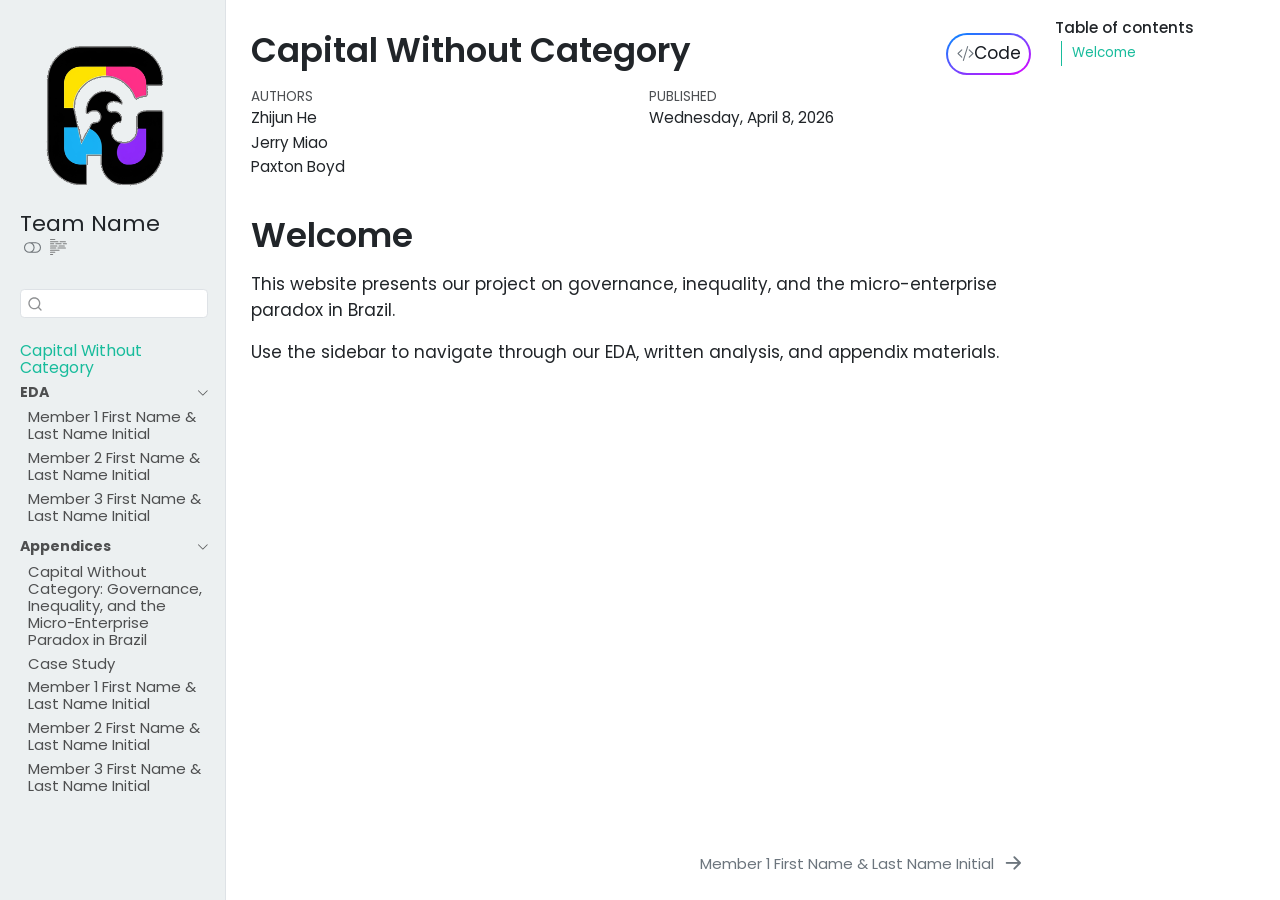
==== commit 359ef88f: "Built site for gh-pages" ====
--- a/index.html
+++ b/index.html
@@ -2,7 +2,7 @@
 <html xmlns="http://www.w3.org/1999/xhtml" lang="en" xml:lang="en"><head>
 
 <meta charset="utf-8">
-<meta name="generator" content="quarto-1.9.36">
+<meta name="generator" content="quarto-1.8.25">
 
 <meta name="viewport" content="width=device-width, initial-scale=1.0, user-scalable=yes">
 
@@ -12,9 +12,6 @@
 
 <title>Capital Without Category</title>
 <style>
-/* Default styles provided by pandoc.
-** See https://pandoc.org/MANUAL.html#variables-for-html for config info.
-*/
 code{white-space: pre-wrap;}
 span.smallcaps{font-variant: small-caps;}
 div.columns{display: flex; gap: min(4vw, 1.5em);}
@@ -73,18 +70,19 @@
 <link href="./eda/eda-member1.html" rel="next">
 <script src="site_libs/quarto-html/quarto.js" type="module"></script>
 <script src="site_libs/quarto-html/tabsets/tabsets.js" type="module"></script>
+<script src="site_libs/quarto-html/axe/axe-check.js" type="module"></script>
 <script src="site_libs/quarto-html/popper.min.js"></script>
 <script src="site_libs/quarto-html/tippy.umd.min.js"></script>
 <script src="site_libs/quarto-html/anchor.min.js"></script>
 <link href="site_libs/quarto-html/tippy.css" rel="stylesheet">
-<link href="site_libs/quarto-html/quarto-syntax-highlighting-845c23b38eaddc0f92fda52bfe77a8c8.css" rel="stylesheet" class="quarto-color-scheme" id="quarto-text-highlighting-styles">
-<link href="site_libs/quarto-html/quarto-syntax-highlighting-dark-f418161beb48e0141c760e455f12af2c.css" rel="stylesheet" class="quarto-color-scheme quarto-color-alternate" id="quarto-text-highlighting-styles">
-<link href="site_libs/quarto-html/quarto-syntax-highlighting-845c23b38eaddc0f92fda52bfe77a8c8.css" rel="stylesheet" class="quarto-color-scheme-extra" id="quarto-text-highlighting-styles">
+<link href="site_libs/quarto-html/quarto-syntax-highlighting-7b89279ff1a6dce999919e0e67d4d9ec.css" rel="stylesheet" class="quarto-color-scheme" id="quarto-text-highlighting-styles">
+<link href="site_libs/quarto-html/quarto-syntax-highlighting-dark-707d8167ce6003fca903bfe2be84ab7f.css" rel="stylesheet" class="quarto-color-scheme quarto-color-alternate" id="quarto-text-highlighting-styles">
+<link href="site_libs/quarto-html/quarto-syntax-highlighting-7b89279ff1a6dce999919e0e67d4d9ec.css" rel="stylesheet" class="quarto-color-scheme-extra" id="quarto-text-highlighting-styles">
 <script src="site_libs/bootstrap/bootstrap.min.js"></script>
 <link href="site_libs/bootstrap/bootstrap-icons.css" rel="stylesheet">
-<link href="site_libs/bootstrap/bootstrap-d90a2f3572bea0e0ae9d78de78ce2f6d.min.css" rel="stylesheet" append-hash="true" class="quarto-color-scheme" id="quarto-bootstrap" data-mode="light">
-<link href="site_libs/bootstrap/bootstrap-dark-02e807870d3c38ee225cc8ff2e1b2aa2.min.css" rel="stylesheet" append-hash="true" class="quarto-color-scheme quarto-color-alternate" id="quarto-bootstrap" data-mode="dark">
-<link href="site_libs/bootstrap/bootstrap-d90a2f3572bea0e0ae9d78de78ce2f6d.min.css" rel="stylesheet" append-hash="true" class="quarto-color-scheme-extra" id="quarto-bootstrap" data-mode="light">
+<link href="site_libs/bootstrap/bootstrap-5b0104e2851f7f935c32d564ba449a5d.min.css" rel="stylesheet" append-hash="true" class="quarto-color-scheme" id="quarto-bootstrap" data-mode="light">
+<link href="site_libs/bootstrap/bootstrap-dark-372234afc2e8d1fdffa1d11f47028b25.min.css" rel="stylesheet" append-hash="true" class="quarto-color-scheme quarto-color-alternate" id="quarto-bootstrap" data-mode="dark">
+<link href="site_libs/bootstrap/bootstrap-5b0104e2851f7f935c32d564ba449a5d.min.css" rel="stylesheet" append-hash="true" class="quarto-color-scheme-extra" id="quarto-bootstrap" data-mode="light">
 <script id="quarto-search-options" type="application/json">{
   "location": "sidebar",
   "copy-button": false,
--- a/site_libs/quarto-html/quarto-syntax-highlighting-7b89279ff1a6dce999919e0e67d4d9ec.css
+++ b/site_libs/quarto-html/quarto-syntax-highlighting-7b89279ff1a6dce999919e0e67d4d9ec.css
@@ -0,0 +1,236 @@
+/* quarto syntax highlight colors */
+:root {
+  --quarto-hl-ot-color: #003B4F;
+  --quarto-hl-at-color: #657422;
+  --quarto-hl-ss-color: #20794D;
+  --quarto-hl-an-color: #5E5E5E;
+  --quarto-hl-fu-color: #4758AB;
+  --quarto-hl-st-color: #20794D;
+  --quarto-hl-cf-color: #003B4F;
+  --quarto-hl-op-color: #5E5E5E;
+  --quarto-hl-er-color: #AD0000;
+  --quarto-hl-bn-color: #AD0000;
+  --quarto-hl-al-color: #AD0000;
+  --quarto-hl-va-color: #111111;
+  --quarto-hl-bu-color: inherit;
+  --quarto-hl-ex-color: inherit;
+  --quarto-hl-pp-color: #AD0000;
+  --quarto-hl-in-color: #5E5E5E;
+  --quarto-hl-vs-color: #20794D;
+  --quarto-hl-wa-color: #5E5E5E;
+  --quarto-hl-do-color: #5E5E5E;
+  --quarto-hl-im-color: #00769E;
+  --quarto-hl-ch-color: #20794D;
+  --quarto-hl-dt-color: #AD0000;
+  --quarto-hl-fl-color: #AD0000;
+  --quarto-hl-co-color: #5E5E5E;
+  --quarto-hl-cv-color: #5E5E5E;
+  --quarto-hl-cn-color: #8f5902;
+  --quarto-hl-sc-color: #5E5E5E;
+  --quarto-hl-dv-color: #AD0000;
+  --quarto-hl-kw-color: #003B4F;
+}
+
+/* other quarto variables */
+:root {
+  --quarto-font-monospace: SFMono-Regular, Menlo, Monaco, Consolas, "Liberation Mono", "Courier New", monospace;
+}
+
+/* syntax highlight based on Pandoc's rules */
+pre > code.sourceCode > span {
+  color: #003B4F;
+}
+
+code.sourceCode > span {
+  color: #003B4F;
+}
+
+div.sourceCode,
+div.sourceCode pre.sourceCode {
+  color: #003B4F;
+}
+
+/* Normal */
+code span {
+  color: #003B4F;
+}
+
+/* Alert */
+code span.al {
+  color: #AD0000;
+  font-style: inherit;
+}
+
+/* Annotation */
+code span.an {
+  color: #5E5E5E;
+  font-style: inherit;
+}
+
+/* Attribute */
+code span.at {
+  color: #657422;
+  font-style: inherit;
+}
+
+/* BaseN */
+code span.bn {
+  color: #AD0000;
+  font-style: inherit;
+}
+
+/* BuiltIn */
+code span.bu {
+  font-style: inherit;
+}
+
+/* ControlFlow */
+code span.cf {
+  color: #003B4F;
+  font-weight: bold;
+  font-style: inherit;
+}
+
+/* Char */
+code span.ch {
+  color: #20794D;
+  font-style: inherit;
+}
+
+/* Constant */
+code span.cn {
+  color: #8f5902;
+  font-style: inherit;
+}
+
+/* Comment */
+code span.co {
+  color: #5E5E5E;
+  font-style: inherit;
+}
+
+/* CommentVar */
+code span.cv {
+  color: #5E5E5E;
+  font-style: italic;
+}
+
+/* Documentation */
+code span.do {
+  color: #5E5E5E;
+  font-style: italic;
+}
+
+/* DataType */
+code span.dt {
+  color: #AD0000;
+  font-style: inherit;
+}
+
+/* DecVal */
+code span.dv {
+  color: #AD0000;
+  font-style: inherit;
+}
+
+/* Error */
+code span.er {
+  color: #AD0000;
+  font-style: inherit;
+}
+
+/* Extension */
+code span.ex {
+  font-style: inherit;
+}
+
+/* Float */
+code span.fl {
+  color: #AD0000;
+  font-style: inherit;
+}
+
+/* Function */
+code span.fu {
+  color: #4758AB;
+  font-style: inherit;
+}
+
+/* Import */
+code span.im {
+  color: #00769E;
+  font-style: inherit;
+}
+
+/* Information */
+code span.in {
+  color: #5E5E5E;
+  font-style: inherit;
+}
+
+/* Keyword */
+code span.kw {
+  color: #003B4F;
+  font-weight: bold;
+  font-style: inherit;
+}
+
+/* Operator */
+code span.op {
+  color: #5E5E5E;
+  font-style: inherit;
+}
+
+/* Other */
+code span.ot {
+  color: #003B4F;
+  font-style: inherit;
+}
+
+/* Preprocessor */
+code span.pp {
+  color: #AD0000;
+  font-style: inherit;
+}
+
+/* SpecialChar */
+code span.sc {
+  color: #5E5E5E;
+  font-style: inherit;
+}
+
+/* SpecialString */
+code span.ss {
+  color: #20794D;
+  font-style: inherit;
+}
+
+/* String */
+code span.st {
+  color: #20794D;
+  font-style: inherit;
+}
+
+/* Variable */
+code span.va {
+  color: #111111;
+  font-style: inherit;
+}
+
+/* VerbatimString */
+code span.vs {
+  color: #20794D;
+  font-style: inherit;
+}
+
+/* Warning */
+code span.wa {
+  color: #5E5E5E;
+  font-style: italic;
+}
+
+.prevent-inlining {
+  content: "</";
+}
+
+/*# sourceMappingURL=3944bc705cfaf4c80e56f77c5205168a.css.map */
--- a/site_libs/quarto-html/quarto-syntax-highlighting-dark-707d8167ce6003fca903bfe2be84ab7f.css
+++ b/site_libs/quarto-html/quarto-syntax-highlighting-dark-707d8167ce6003fca903bfe2be84ab7f.css
@@ -0,0 +1,219 @@
+/* quarto syntax highlight colors */
+:root {
+  --quarto-hl-al-color: #f07178;
+  --quarto-hl-an-color: #d4d0ab;
+  --quarto-hl-at-color: #00e0e0;
+  --quarto-hl-bn-color: #d4d0ab;
+  --quarto-hl-bu-color: #abe338;
+  --quarto-hl-ch-color: #abe338;
+  --quarto-hl-co-color: #f8f8f2;
+  --quarto-hl-cv-color: #ffd700;
+  --quarto-hl-cn-color: #ffd700;
+  --quarto-hl-cf-color: #ffa07a;
+  --quarto-hl-dt-color: #ffa07a;
+  --quarto-hl-dv-color: #d4d0ab;
+  --quarto-hl-do-color: #f8f8f2;
+  --quarto-hl-er-color: #f07178;
+  --quarto-hl-ex-color: #00e0e0;
+  --quarto-hl-fl-color: #d4d0ab;
+  --quarto-hl-fu-color: #ffa07a;
+  --quarto-hl-im-color: #abe338;
+  --quarto-hl-in-color: #d4d0ab;
+  --quarto-hl-kw-color: #ffa07a;
+  --quarto-hl-op-color: #ffa07a;
+  --quarto-hl-ot-color: #00e0e0;
+  --quarto-hl-pp-color: #dcc6e0;
+  --quarto-hl-re-color: #00e0e0;
+  --quarto-hl-sc-color: #abe338;
+  --quarto-hl-ss-color: #abe338;
+  --quarto-hl-st-color: #abe338;
+  --quarto-hl-va-color: #00e0e0;
+  --quarto-hl-vs-color: #abe338;
+  --quarto-hl-wa-color: #dcc6e0;
+}
+
+/* other quarto variables */
+:root {
+  --quarto-font-monospace: SFMono-Regular, Menlo, Monaco, Consolas, "Liberation Mono", "Courier New", monospace;
+}
+
+/* syntax highlight based on Pandoc's rules */
+pre > code.sourceCode > span {
+  color: #f8f8f2;
+}
+
+code.sourceCode > span {
+  color: #f8f8f2;
+}
+
+div.sourceCode,
+div.sourceCode pre.sourceCode {
+  color: #f8f8f2;
+}
+
+/* Normal */
+code span {
+  color: #f8f8f2;
+}
+
+/* Alert */
+code span.al {
+  color: #f07178;
+}
+
+/* Annotation */
+code span.an {
+  color: #d4d0ab;
+}
+
+/* Attribute */
+code span.at {
+  color: #00e0e0;
+}
+
+/* BaseN */
+code span.bn {
+  color: #d4d0ab;
+}
+
+/* BuiltIn */
+code span.bu {
+  color: #abe338;
+}
+
+/* ControlFlow */
+code span.cf {
+  font-weight: bold;
+  color: #ffa07a;
+}
+
+/* Char */
+code span.ch {
+  color: #abe338;
+}
+
+/* Constant */
+code span.cn {
+  color: #ffd700;
+}
+
+/* Comment */
+code span.co {
+  font-style: italic;
+  color: #f8f8f2;
+}
+
+/* CommentVar */
+code span.cv {
+  color: #ffd700;
+}
+
+/* Documentation */
+code span.do {
+  color: #f8f8f2;
+}
+
+/* DataType */
+code span.dt {
+  color: #ffa07a;
+}
+
+/* DecVal */
+code span.dv {
+  color: #d4d0ab;
+}
+
+/* Error */
+code span.er {
+  color: #f07178;
+  text-decoration: underline;
+}
+
+/* Extension */
+code span.ex {
+  font-weight: bold;
+  color: #00e0e0;
+}
+
+/* Float */
+code span.fl {
+  color: #d4d0ab;
+}
+
+/* Function */
+code span.fu {
+  color: #ffa07a;
+}
+
+/* Import */
+code span.im {
+  color: #abe338;
+}
+
+/* Information */
+code span.in {
+  color: #d4d0ab;
+}
+
+/* Keyword */
+code span.kw {
+  font-weight: bold;
+  color: #ffa07a;
+}
+
+/* Operator */
+code span.op {
+  color: #ffa07a;
+}
+
+/* Other */
+code span.ot {
+  color: #00e0e0;
+}
+
+/* Preprocessor */
+code span.pp {
+  color: #dcc6e0;
+}
+
+/* RegionMarker */
+code span.re {
+  background-color: #f8f8f2;
+  color: #00e0e0;
+}
+
+/* SpecialChar */
+code span.sc {
+  color: #abe338;
+}
+
+/* SpecialString */
+code span.ss {
+  color: #abe338;
+}
+
+/* String */
+code span.st {
+  color: #abe338;
+}
+
+/* Variable */
+code span.va {
+  color: #00e0e0;
+}
+
+/* VerbatimString */
+code span.vs {
+  color: #abe338;
+}
+
+/* Warning */
+code span.wa {
+  color: #dcc6e0;
+}
+
+.prevent-inlining {
+  content: "</";
+}
+
+/*# sourceMappingURL=f5ab3bb6f5ded8da9f12dd3a91d3da26.css.map */
--- a/site_libs/quarto-html/quarto-syntax-highlighting-7b89279ff1a6dce999919e0e67d4d9ec.css
+++ b/site_libs/quarto-html/quarto-syntax-highlighting-7b89279ff1a6dce999919e0e67d4d9ec.css
@@ -0,0 +1,236 @@
+/* quarto syntax highlight colors */
+:root {
+  --quarto-hl-ot-color: #003B4F;
+  --quarto-hl-at-color: #657422;
+  --quarto-hl-ss-color: #20794D;
+  --quarto-hl-an-color: #5E5E5E;
+  --quarto-hl-fu-color: #4758AB;
+  --quarto-hl-st-color: #20794D;
+  --quarto-hl-cf-color: #003B4F;
+  --quarto-hl-op-color: #5E5E5E;
+  --quarto-hl-er-color: #AD0000;
+  --quarto-hl-bn-color: #AD0000;
+  --quarto-hl-al-color: #AD0000;
+  --quarto-hl-va-color: #111111;
+  --quarto-hl-bu-color: inherit;
+  --quarto-hl-ex-color: inherit;
+  --quarto-hl-pp-color: #AD0000;
+  --quarto-hl-in-color: #5E5E5E;
+  --quarto-hl-vs-color: #20794D;
+  --quarto-hl-wa-color: #5E5E5E;
+  --quarto-hl-do-color: #5E5E5E;
+  --quarto-hl-im-color: #00769E;
+  --quarto-hl-ch-color: #20794D;
+  --quarto-hl-dt-color: #AD0000;
+  --quarto-hl-fl-color: #AD0000;
+  --quarto-hl-co-color: #5E5E5E;
+  --quarto-hl-cv-color: #5E5E5E;
+  --quarto-hl-cn-color: #8f5902;
+  --quarto-hl-sc-color: #5E5E5E;
+  --quarto-hl-dv-color: #AD0000;
+  --quarto-hl-kw-color: #003B4F;
+}
+
+/* other quarto variables */
+:root {
+  --quarto-font-monospace: SFMono-Regular, Menlo, Monaco, Consolas, "Liberation Mono", "Courier New", monospace;
+}
+
+/* syntax highlight based on Pandoc's rules */
+pre > code.sourceCode > span {
+  color: #003B4F;
+}
+
+code.sourceCode > span {
+  color: #003B4F;
+}
+
+div.sourceCode,
+div.sourceCode pre.sourceCode {
+  color: #003B4F;
+}
+
+/* Normal */
+code span {
+  color: #003B4F;
+}
+
+/* Alert */
+code span.al {
+  color: #AD0000;
+  font-style: inherit;
+}
+
+/* Annotation */
+code span.an {
+  color: #5E5E5E;
+  font-style: inherit;
+}
+
+/* Attribute */
+code span.at {
+  color: #657422;
+  font-style: inherit;
+}
+
+/* BaseN */
+code span.bn {
+  color: #AD0000;
+  font-style: inherit;
+}
+
+/* BuiltIn */
+code span.bu {
+  font-style: inherit;
+}
+
+/* ControlFlow */
+code span.cf {
+  color: #003B4F;
+  font-weight: bold;
+  font-style: inherit;
+}
+
+/* Char */
+code span.ch {
+  color: #20794D;
+  font-style: inherit;
+}
+
+/* Constant */
+code span.cn {
+  color: #8f5902;
+  font-style: inherit;
+}
+
+/* Comment */
+code span.co {
+  color: #5E5E5E;
+  font-style: inherit;
+}
+
+/* CommentVar */
+code span.cv {
+  color: #5E5E5E;
+  font-style: italic;
+}
+
+/* Documentation */
+code span.do {
+  color: #5E5E5E;
+  font-style: italic;
+}
+
+/* DataType */
+code span.dt {
+  color: #AD0000;
+  font-style: inherit;
+}
+
+/* DecVal */
+code span.dv {
+  color: #AD0000;
+  font-style: inherit;
+}
+
+/* Error */
+code span.er {
+  color: #AD0000;
+  font-style: inherit;
+}
+
+/* Extension */
+code span.ex {
+  font-style: inherit;
+}
+
+/* Float */
+code span.fl {
+  color: #AD0000;
+  font-style: inherit;
+}
+
+/* Function */
+code span.fu {
+  color: #4758AB;
+  font-style: inherit;
+}
+
+/* Import */
+code span.im {
+  color: #00769E;
+  font-style: inherit;
+}
+
+/* Information */
+code span.in {
+  color: #5E5E5E;
+  font-style: inherit;
+}
+
+/* Keyword */
+code span.kw {
+  color: #003B4F;
+  font-weight: bold;
+  font-style: inherit;
+}
+
+/* Operator */
+code span.op {
+  color: #5E5E5E;
+  font-style: inherit;
+}
+
+/* Other */
+code span.ot {
+  color: #003B4F;
+  font-style: inherit;
+}
+
+/* Preprocessor */
+code span.pp {
+  color: #AD0000;
+  font-style: inherit;
+}
+
+/* SpecialChar */
+code span.sc {
+  color: #5E5E5E;
+  font-style: inherit;
+}
+
+/* SpecialString */
+code span.ss {
+  color: #20794D;
+  font-style: inherit;
+}
+
+/* String */
+code span.st {
+  color: #20794D;
+  font-style: inherit;
+}
+
+/* Variable */
+code span.va {
+  color: #111111;
+  font-style: inherit;
+}
+
+/* VerbatimString */
+code span.vs {
+  color: #20794D;
+  font-style: inherit;
+}
+
+/* Warning */
+code span.wa {
+  color: #5E5E5E;
+  font-style: italic;
+}
+
+.prevent-inlining {
+  content: "</";
+}
+
+/*# sourceMappingURL=3944bc705cfaf4c80e56f77c5205168a.css.map */
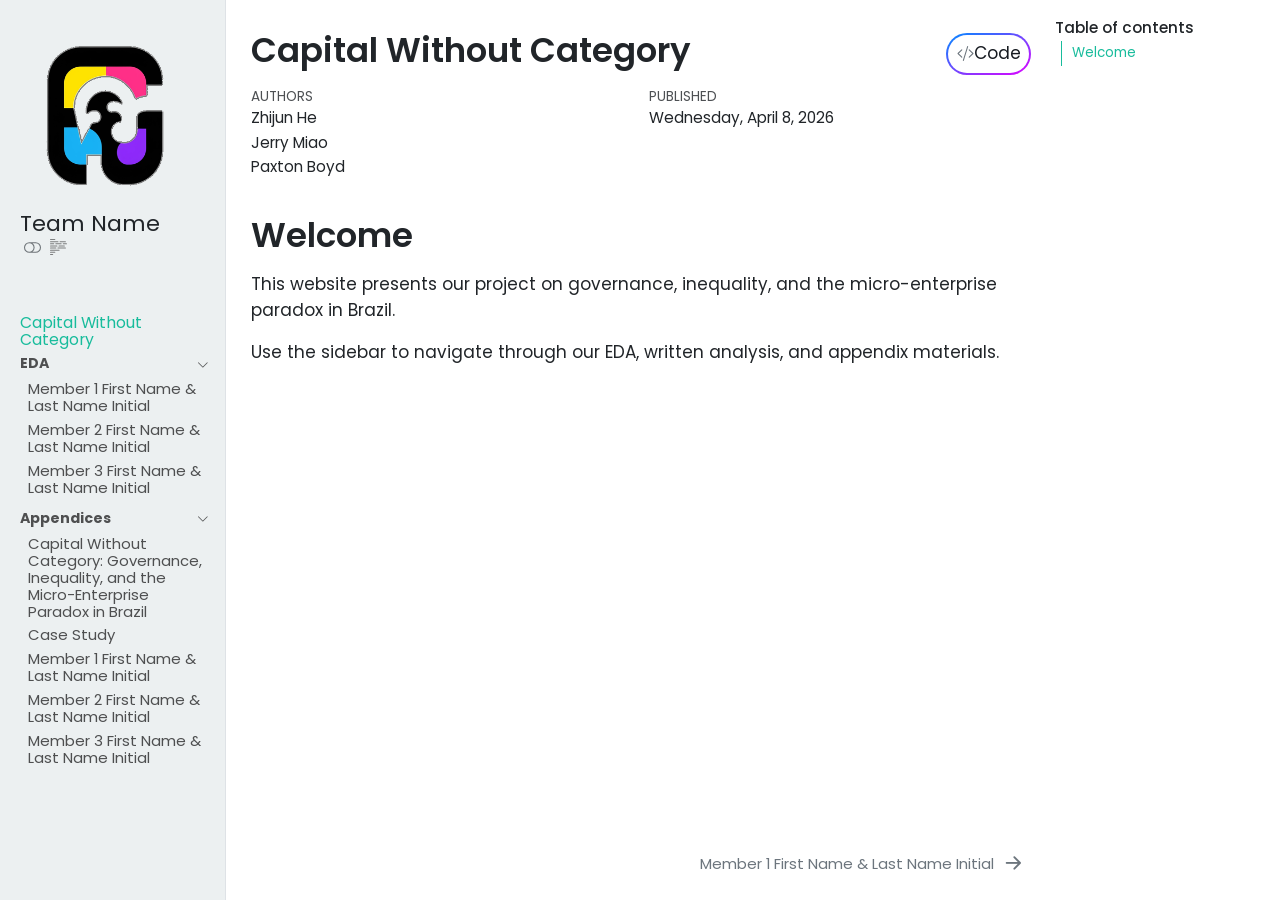
==== commit ab10644a: "Built site for gh-pages" ====
--- a/index.html
+++ b/index.html
@@ -2,7 +2,7 @@
 <html xmlns="http://www.w3.org/1999/xhtml" lang="en" xml:lang="en"><head>
 
 <meta charset="utf-8">
-<meta name="generator" content="quarto-1.8.25">
+<meta name="generator" content="quarto-1.9.36">
 
 <meta name="viewport" content="width=device-width, initial-scale=1.0, user-scalable=yes">
 
@@ -12,6 +12,9 @@
 
 <title>Capital Without Category</title>
 <style>
+/* Default styles provided by pandoc.
+** See https://pandoc.org/MANUAL.html#variables-for-html for config info.
+*/
 code{white-space: pre-wrap;}
 span.smallcaps{font-variant: small-caps;}
 div.columns{display: flex; gap: min(4vw, 1.5em);}
@@ -70,19 +73,18 @@
 <link href="./eda/eda-member1.html" rel="next">
 <script src="site_libs/quarto-html/quarto.js" type="module"></script>
 <script src="site_libs/quarto-html/tabsets/tabsets.js" type="module"></script>
-<script src="site_libs/quarto-html/axe/axe-check.js" type="module"></script>
 <script src="site_libs/quarto-html/popper.min.js"></script>
 <script src="site_libs/quarto-html/tippy.umd.min.js"></script>
 <script src="site_libs/quarto-html/anchor.min.js"></script>
 <link href="site_libs/quarto-html/tippy.css" rel="stylesheet">
-<link href="site_libs/quarto-html/quarto-syntax-highlighting-7b89279ff1a6dce999919e0e67d4d9ec.css" rel="stylesheet" class="quarto-color-scheme" id="quarto-text-highlighting-styles">
-<link href="site_libs/quarto-html/quarto-syntax-highlighting-dark-707d8167ce6003fca903bfe2be84ab7f.css" rel="stylesheet" class="quarto-color-scheme quarto-color-alternate" id="quarto-text-highlighting-styles">
-<link href="site_libs/quarto-html/quarto-syntax-highlighting-7b89279ff1a6dce999919e0e67d4d9ec.css" rel="stylesheet" class="quarto-color-scheme-extra" id="quarto-text-highlighting-styles">
+<link href="site_libs/quarto-html/quarto-syntax-highlighting-845c23b38eaddc0f92fda52bfe77a8c8.css" rel="stylesheet" class="quarto-color-scheme" id="quarto-text-highlighting-styles">
+<link href="site_libs/quarto-html/quarto-syntax-highlighting-dark-f418161beb48e0141c760e455f12af2c.css" rel="stylesheet" class="quarto-color-scheme quarto-color-alternate" id="quarto-text-highlighting-styles">
+<link href="site_libs/quarto-html/quarto-syntax-highlighting-845c23b38eaddc0f92fda52bfe77a8c8.css" rel="stylesheet" class="quarto-color-scheme-extra" id="quarto-text-highlighting-styles">
 <script src="site_libs/bootstrap/bootstrap.min.js"></script>
 <link href="site_libs/bootstrap/bootstrap-icons.css" rel="stylesheet">
-<link href="site_libs/bootstrap/bootstrap-5b0104e2851f7f935c32d564ba449a5d.min.css" rel="stylesheet" append-hash="true" class="quarto-color-scheme" id="quarto-bootstrap" data-mode="light">
-<link href="site_libs/bootstrap/bootstrap-dark-372234afc2e8d1fdffa1d11f47028b25.min.css" rel="stylesheet" append-hash="true" class="quarto-color-scheme quarto-color-alternate" id="quarto-bootstrap" data-mode="dark">
-<link href="site_libs/bootstrap/bootstrap-5b0104e2851f7f935c32d564ba449a5d.min.css" rel="stylesheet" append-hash="true" class="quarto-color-scheme-extra" id="quarto-bootstrap" data-mode="light">
+<link href="site_libs/bootstrap/bootstrap-d90a2f3572bea0e0ae9d78de78ce2f6d.min.css" rel="stylesheet" append-hash="true" class="quarto-color-scheme" id="quarto-bootstrap" data-mode="light">
+<link href="site_libs/bootstrap/bootstrap-dark-02e807870d3c38ee225cc8ff2e1b2aa2.min.css" rel="stylesheet" append-hash="true" class="quarto-color-scheme quarto-color-alternate" id="quarto-bootstrap" data-mode="dark">
+<link href="site_libs/bootstrap/bootstrap-d90a2f3572bea0e0ae9d78de78ce2f6d.min.css" rel="stylesheet" append-hash="true" class="quarto-color-scheme-extra" id="quarto-bootstrap" data-mode="light">
 <script id="quarto-search-options" type="application/json">{
   "location": "sidebar",
   "copy-button": false,
--- a/site_libs/quarto-html/quarto-syntax-highlighting-845c23b38eaddc0f92fda52bfe77a8c8.css
+++ b/site_libs/quarto-html/quarto-syntax-highlighting-845c23b38eaddc0f92fda52bfe77a8c8.css
@@ -0,0 +1,236 @@
+/* quarto syntax highlight colors */
+:root {
+  --quarto-hl-ot-color: #003B4F;
+  --quarto-hl-at-color: #657422;
+  --quarto-hl-ss-color: #20794D;
+  --quarto-hl-an-color: #5E5E5E;
+  --quarto-hl-fu-color: #4758AB;
+  --quarto-hl-st-color: #20794D;
+  --quarto-hl-cf-color: #003B4F;
+  --quarto-hl-op-color: #5E5E5E;
+  --quarto-hl-er-color: #AD0000;
+  --quarto-hl-bn-color: #AD0000;
+  --quarto-hl-al-color: #AD0000;
+  --quarto-hl-va-color: #111111;
+  --quarto-hl-bu-color: inherit;
+  --quarto-hl-ex-color: inherit;
+  --quarto-hl-pp-color: #AD0000;
+  --quarto-hl-in-color: #5E5E5E;
+  --quarto-hl-vs-color: #20794D;
+  --quarto-hl-wa-color: #5E5E5E;
+  --quarto-hl-do-color: #5E5E5E;
+  --quarto-hl-im-color: #00769E;
+  --quarto-hl-ch-color: #20794D;
+  --quarto-hl-dt-color: #AD0000;
+  --quarto-hl-fl-color: #AD0000;
+  --quarto-hl-co-color: #5E5E5E;
+  --quarto-hl-cv-color: #5E5E5E;
+  --quarto-hl-cn-color: #8f5902;
+  --quarto-hl-sc-color: #5E5E5E;
+  --quarto-hl-dv-color: #AD0000;
+  --quarto-hl-kw-color: #003B4F;
+}
+
+/* other quarto variables */
+:root {
+  --quarto-font-monospace: SFMono-Regular, Menlo, Monaco, Consolas, "Liberation Mono", "Courier New", monospace;
+}
+
+/* syntax highlight based on Pandoc's rules */
+pre > code.sourceCode > span {
+  color: #003B4F;
+}
+
+code.sourceCode > span {
+  color: #003B4F;
+}
+
+div.sourceCode,
+div.sourceCode pre.sourceCode {
+  color: #003B4F;
+}
+
+/* Normal */
+code span {
+  color: #003B4F;
+}
+
+/* Alert */
+code span.al {
+  color: #AD0000;
+  font-style: inherit;
+}
+
+/* Annotation */
+code span.an {
+  color: #5E5E5E;
+  font-style: inherit;
+}
+
+/* Attribute */
+code span.at {
+  color: #657422;
+  font-style: inherit;
+}
+
+/* BaseN */
+code span.bn {
+  color: #AD0000;
+  font-style: inherit;
+}
+
+/* BuiltIn */
+code span.bu {
+  font-style: inherit;
+}
+
+/* ControlFlow */
+code span.cf {
+  color: #003B4F;
+  font-weight: bold;
+  font-style: inherit;
+}
+
+/* Char */
+code span.ch {
+  color: #20794D;
+  font-style: inherit;
+}
+
+/* Constant */
+code span.cn {
+  color: #8f5902;
+  font-style: inherit;
+}
+
+/* Comment */
+code span.co {
+  color: #5E5E5E;
+  font-style: inherit;
+}
+
+/* CommentVar */
+code span.cv {
+  color: #5E5E5E;
+  font-style: italic;
+}
+
+/* Documentation */
+code span.do {
+  color: #5E5E5E;
+  font-style: italic;
+}
+
+/* DataType */
+code span.dt {
+  color: #AD0000;
+  font-style: inherit;
+}
+
+/* DecVal */
+code span.dv {
+  color: #AD0000;
+  font-style: inherit;
+}
+
+/* Error */
+code span.er {
+  color: #AD0000;
+  font-style: inherit;
+}
+
+/* Extension */
+code span.ex {
+  font-style: inherit;
+}
+
+/* Float */
+code span.fl {
+  color: #AD0000;
+  font-style: inherit;
+}
+
+/* Function */
+code span.fu {
+  color: #4758AB;
+  font-style: inherit;
+}
+
+/* Import */
+code span.im {
+  color: #00769E;
+  font-style: inherit;
+}
+
+/* Information */
+code span.in {
+  color: #5E5E5E;
+  font-style: inherit;
+}
+
+/* Keyword */
+code span.kw {
+  color: #003B4F;
+  font-weight: bold;
+  font-style: inherit;
+}
+
+/* Operator */
+code span.op {
+  color: #5E5E5E;
+  font-style: inherit;
+}
+
+/* Other */
+code span.ot {
+  color: #003B4F;
+  font-style: inherit;
+}
+
+/* Preprocessor */
+code span.pp {
+  color: #AD0000;
+  font-style: inherit;
+}
+
+/* SpecialChar */
+code span.sc {
+  color: #5E5E5E;
+  font-style: inherit;
+}
+
+/* SpecialString */
+code span.ss {
+  color: #20794D;
+  font-style: inherit;
+}
+
+/* String */
+code span.st {
+  color: #20794D;
+  font-style: inherit;
+}
+
+/* Variable */
+code span.va {
+  color: #111111;
+  font-style: inherit;
+}
+
+/* VerbatimString */
+code span.vs {
+  color: #20794D;
+  font-style: inherit;
+}
+
+/* Warning */
+code span.wa {
+  color: #5E5E5E;
+  font-style: italic;
+}
+
+.prevent-inlining {
+  content: "</";
+}
+
+/*# sourceMappingURL=ac89f0bb514bba72461919f78549e31c.css.map */
--- a/site_libs/quarto-html/quarto-syntax-highlighting-dark-f418161beb48e0141c760e455f12af2c.css
+++ b/site_libs/quarto-html/quarto-syntax-highlighting-dark-f418161beb48e0141c760e455f12af2c.css
@@ -0,0 +1,219 @@
+/* quarto syntax highlight colors */
+:root {
+  --quarto-hl-al-color: #f07178;
+  --quarto-hl-an-color: #d4d0ab;
+  --quarto-hl-at-color: #00e0e0;
+  --quarto-hl-bn-color: #d4d0ab;
+  --quarto-hl-bu-color: #abe338;
+  --quarto-hl-ch-color: #abe338;
+  --quarto-hl-co-color: #f8f8f2;
+  --quarto-hl-cv-color: #ffd700;
+  --quarto-hl-cn-color: #ffd700;
+  --quarto-hl-cf-color: #ffa07a;
+  --quarto-hl-dt-color: #ffa07a;
+  --quarto-hl-dv-color: #d4d0ab;
+  --quarto-hl-do-color: #f8f8f2;
+  --quarto-hl-er-color: #f07178;
+  --quarto-hl-ex-color: #00e0e0;
+  --quarto-hl-fl-color: #d4d0ab;
+  --quarto-hl-fu-color: #ffa07a;
+  --quarto-hl-im-color: #abe338;
+  --quarto-hl-in-color: #d4d0ab;
+  --quarto-hl-kw-color: #ffa07a;
+  --quarto-hl-op-color: #ffa07a;
+  --quarto-hl-ot-color: #00e0e0;
+  --quarto-hl-pp-color: #dcc6e0;
+  --quarto-hl-re-color: #00e0e0;
+  --quarto-hl-sc-color: #abe338;
+  --quarto-hl-ss-color: #abe338;
+  --quarto-hl-st-color: #abe338;
+  --quarto-hl-va-color: #00e0e0;
+  --quarto-hl-vs-color: #abe338;
+  --quarto-hl-wa-color: #dcc6e0;
+}
+
+/* other quarto variables */
+:root {
+  --quarto-font-monospace: SFMono-Regular, Menlo, Monaco, Consolas, "Liberation Mono", "Courier New", monospace;
+}
+
+/* syntax highlight based on Pandoc's rules */
+pre > code.sourceCode > span {
+  color: #f8f8f2;
+}
+
+code.sourceCode > span {
+  color: #f8f8f2;
+}
+
+div.sourceCode,
+div.sourceCode pre.sourceCode {
+  color: #f8f8f2;
+}
+
+/* Normal */
+code span {
+  color: #f8f8f2;
+}
+
+/* Alert */
+code span.al {
+  color: #f07178;
+}
+
+/* Annotation */
+code span.an {
+  color: #d4d0ab;
+}
+
+/* Attribute */
+code span.at {
+  color: #00e0e0;
+}
+
+/* BaseN */
+code span.bn {
+  color: #d4d0ab;
+}
+
+/* BuiltIn */
+code span.bu {
+  color: #abe338;
+}
+
+/* ControlFlow */
+code span.cf {
+  font-weight: bold;
+  color: #ffa07a;
+}
+
+/* Char */
+code span.ch {
+  color: #abe338;
+}
+
+/* Constant */
+code span.cn {
+  color: #ffd700;
+}
+
+/* Comment */
+code span.co {
+  font-style: italic;
+  color: #f8f8f2;
+}
+
+/* CommentVar */
+code span.cv {
+  color: #ffd700;
+}
+
+/* Documentation */
+code span.do {
+  color: #f8f8f2;
+}
+
+/* DataType */
+code span.dt {
+  color: #ffa07a;
+}
+
+/* DecVal */
+code span.dv {
+  color: #d4d0ab;
+}
+
+/* Error */
+code span.er {
+  color: #f07178;
+  text-decoration: underline;
+}
+
+/* Extension */
+code span.ex {
+  font-weight: bold;
+  color: #00e0e0;
+}
+
+/* Float */
+code span.fl {
+  color: #d4d0ab;
+}
+
+/* Function */
+code span.fu {
+  color: #ffa07a;
+}
+
+/* Import */
+code span.im {
+  color: #abe338;
+}
+
+/* Information */
+code span.in {
+  color: #d4d0ab;
+}
+
+/* Keyword */
+code span.kw {
+  font-weight: bold;
+  color: #ffa07a;
+}
+
+/* Operator */
+code span.op {
+  color: #ffa07a;
+}
+
+/* Other */
+code span.ot {
+  color: #00e0e0;
+}
+
+/* Preprocessor */
+code span.pp {
+  color: #dcc6e0;
+}
+
+/* RegionMarker */
+code span.re {
+  background-color: #f8f8f2;
+  color: #00e0e0;
+}
+
+/* SpecialChar */
+code span.sc {
+  color: #abe338;
+}
+
+/* SpecialString */
+code span.ss {
+  color: #abe338;
+}
+
+/* String */
+code span.st {
+  color: #abe338;
+}
+
+/* Variable */
+code span.va {
+  color: #00e0e0;
+}
+
+/* VerbatimString */
+code span.vs {
+  color: #abe338;
+}
+
+/* Warning */
+code span.wa {
+  color: #dcc6e0;
+}
+
+.prevent-inlining {
+  content: "</";
+}
+
+/*# sourceMappingURL=378c2a0cc31455d06730fbe37c8f3789.css.map */
--- a/site_libs/quarto-html/quarto-syntax-highlighting-845c23b38eaddc0f92fda52bfe77a8c8.css
+++ b/site_libs/quarto-html/quarto-syntax-highlighting-845c23b38eaddc0f92fda52bfe77a8c8.css
@@ -0,0 +1,236 @@
+/* quarto syntax highlight colors */
+:root {
+  --quarto-hl-ot-color: #003B4F;
+  --quarto-hl-at-color: #657422;
+  --quarto-hl-ss-color: #20794D;
+  --quarto-hl-an-color: #5E5E5E;
+  --quarto-hl-fu-color: #4758AB;
+  --quarto-hl-st-color: #20794D;
+  --quarto-hl-cf-color: #003B4F;
+  --quarto-hl-op-color: #5E5E5E;
+  --quarto-hl-er-color: #AD0000;
+  --quarto-hl-bn-color: #AD0000;
+  --quarto-hl-al-color: #AD0000;
+  --quarto-hl-va-color: #111111;
+  --quarto-hl-bu-color: inherit;
+  --quarto-hl-ex-color: inherit;
+  --quarto-hl-pp-color: #AD0000;
+  --quarto-hl-in-color: #5E5E5E;
+  --quarto-hl-vs-color: #20794D;
+  --quarto-hl-wa-color: #5E5E5E;
+  --quarto-hl-do-color: #5E5E5E;
+  --quarto-hl-im-color: #00769E;
+  --quarto-hl-ch-color: #20794D;
+  --quarto-hl-dt-color: #AD0000;
+  --quarto-hl-fl-color: #AD0000;
+  --quarto-hl-co-color: #5E5E5E;
+  --quarto-hl-cv-color: #5E5E5E;
+  --quarto-hl-cn-color: #8f5902;
+  --quarto-hl-sc-color: #5E5E5E;
+  --quarto-hl-dv-color: #AD0000;
+  --quarto-hl-kw-color: #003B4F;
+}
+
+/* other quarto variables */
+:root {
+  --quarto-font-monospace: SFMono-Regular, Menlo, Monaco, Consolas, "Liberation Mono", "Courier New", monospace;
+}
+
+/* syntax highlight based on Pandoc's rules */
+pre > code.sourceCode > span {
+  color: #003B4F;
+}
+
+code.sourceCode > span {
+  color: #003B4F;
+}
+
+div.sourceCode,
+div.sourceCode pre.sourceCode {
+  color: #003B4F;
+}
+
+/* Normal */
+code span {
+  color: #003B4F;
+}
+
+/* Alert */
+code span.al {
+  color: #AD0000;
+  font-style: inherit;
+}
+
+/* Annotation */
+code span.an {
+  color: #5E5E5E;
+  font-style: inherit;
+}
+
+/* Attribute */
+code span.at {
+  color: #657422;
+  font-style: inherit;
+}
+
+/* BaseN */
+code span.bn {
+  color: #AD0000;
+  font-style: inherit;
+}
+
+/* BuiltIn */
+code span.bu {
+  font-style: inherit;
+}
+
+/* ControlFlow */
+code span.cf {
+  color: #003B4F;
+  font-weight: bold;
+  font-style: inherit;
+}
+
+/* Char */
+code span.ch {
+  color: #20794D;
+  font-style: inherit;
+}
+
+/* Constant */
+code span.cn {
+  color: #8f5902;
+  font-style: inherit;
+}
+
+/* Comment */
+code span.co {
+  color: #5E5E5E;
+  font-style: inherit;
+}
+
+/* CommentVar */
+code span.cv {
+  color: #5E5E5E;
+  font-style: italic;
+}
+
+/* Documentation */
+code span.do {
+  color: #5E5E5E;
+  font-style: italic;
+}
+
+/* DataType */
+code span.dt {
+  color: #AD0000;
+  font-style: inherit;
+}
+
+/* DecVal */
+code span.dv {
+  color: #AD0000;
+  font-style: inherit;
+}
+
+/* Error */
+code span.er {
+  color: #AD0000;
+  font-style: inherit;
+}
+
+/* Extension */
+code span.ex {
+  font-style: inherit;
+}
+
+/* Float */
+code span.fl {
+  color: #AD0000;
+  font-style: inherit;
+}
+
+/* Function */
+code span.fu {
+  color: #4758AB;
+  font-style: inherit;
+}
+
+/* Import */
+code span.im {
+  color: #00769E;
+  font-style: inherit;
+}
+
+/* Information */
+code span.in {
+  color: #5E5E5E;
+  font-style: inherit;
+}
+
+/* Keyword */
+code span.kw {
+  color: #003B4F;
+  font-weight: bold;
+  font-style: inherit;
+}
+
+/* Operator */
+code span.op {
+  color: #5E5E5E;
+  font-style: inherit;
+}
+
+/* Other */
+code span.ot {
+  color: #003B4F;
+  font-style: inherit;
+}
+
+/* Preprocessor */
+code span.pp {
+  color: #AD0000;
+  font-style: inherit;
+}
+
+/* SpecialChar */
+code span.sc {
+  color: #5E5E5E;
+  font-style: inherit;
+}
+
+/* SpecialString */
+code span.ss {
+  color: #20794D;
+  font-style: inherit;
+}
+
+/* String */
+code span.st {
+  color: #20794D;
+  font-style: inherit;
+}
+
+/* Variable */
+code span.va {
+  color: #111111;
+  font-style: inherit;
+}
+
+/* VerbatimString */
+code span.vs {
+  color: #20794D;
+  font-style: inherit;
+}
+
+/* Warning */
+code span.wa {
+  color: #5E5E5E;
+  font-style: italic;
+}
+
+.prevent-inlining {
+  content: "</";
+}
+
+/*# sourceMappingURL=ac89f0bb514bba72461919f78549e31c.css.map */
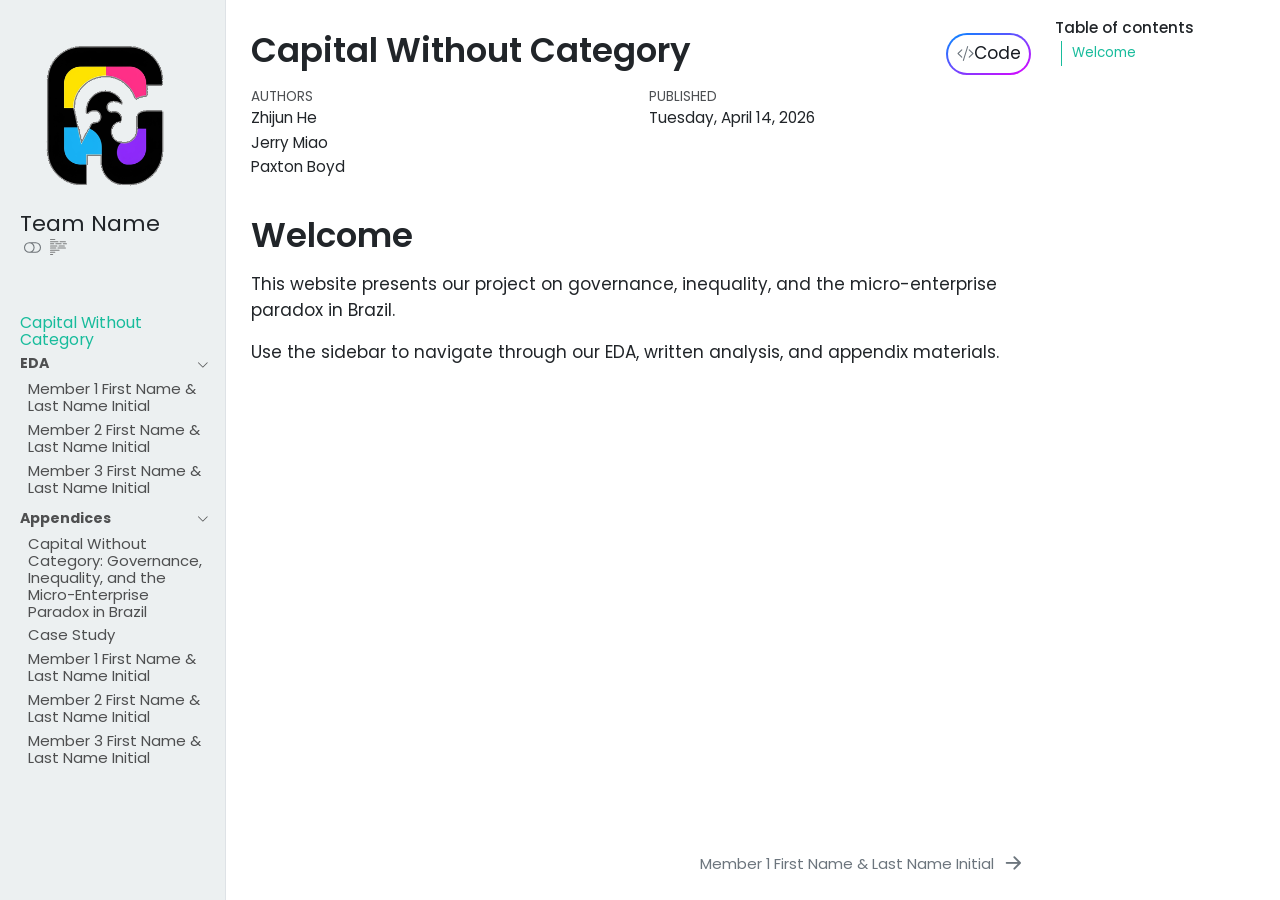
==== commit ae3f04de: "Built site for gh-pages" ====
--- a/index.html
+++ b/index.html
@@ -2,7 +2,7 @@
 <html xmlns="http://www.w3.org/1999/xhtml" lang="en" xml:lang="en"><head>
 
 <meta charset="utf-8">
-<meta name="generator" content="quarto-1.9.36">
+<meta name="generator" content="quarto-1.9.37">
 
 <meta name="viewport" content="width=device-width, initial-scale=1.0, user-scalable=yes">
 
@@ -77,14 +77,14 @@
 <script src="site_libs/quarto-html/tippy.umd.min.js"></script>
 <script src="site_libs/quarto-html/anchor.min.js"></script>
 <link href="site_libs/quarto-html/tippy.css" rel="stylesheet">
-<link href="site_libs/quarto-html/quarto-syntax-highlighting-845c23b38eaddc0f92fda52bfe77a8c8.css" rel="stylesheet" class="quarto-color-scheme" id="quarto-text-highlighting-styles">
-<link href="site_libs/quarto-html/quarto-syntax-highlighting-dark-f418161beb48e0141c760e455f12af2c.css" rel="stylesheet" class="quarto-color-scheme quarto-color-alternate" id="quarto-text-highlighting-styles">
-<link href="site_libs/quarto-html/quarto-syntax-highlighting-845c23b38eaddc0f92fda52bfe77a8c8.css" rel="stylesheet" class="quarto-color-scheme-extra" id="quarto-text-highlighting-styles">
+<link href="site_libs/quarto-html/quarto-syntax-highlighting-7f8f88aac4f3542376d5c11b86a4c14d.css" rel="stylesheet" class="quarto-color-scheme" id="quarto-text-highlighting-styles">
+<link href="site_libs/quarto-html/quarto-syntax-highlighting-dark-d0ae9245876894da5ac7e18953ecc5cc.css" rel="stylesheet" class="quarto-color-scheme quarto-color-alternate" id="quarto-text-highlighting-styles">
+<link href="site_libs/quarto-html/quarto-syntax-highlighting-7f8f88aac4f3542376d5c11b86a4c14d.css" rel="stylesheet" class="quarto-color-scheme-extra" id="quarto-text-highlighting-styles">
 <script src="site_libs/bootstrap/bootstrap.min.js"></script>
 <link href="site_libs/bootstrap/bootstrap-icons.css" rel="stylesheet">
-<link href="site_libs/bootstrap/bootstrap-d90a2f3572bea0e0ae9d78de78ce2f6d.min.css" rel="stylesheet" append-hash="true" class="quarto-color-scheme" id="quarto-bootstrap" data-mode="light">
-<link href="site_libs/bootstrap/bootstrap-dark-02e807870d3c38ee225cc8ff2e1b2aa2.min.css" rel="stylesheet" append-hash="true" class="quarto-color-scheme quarto-color-alternate" id="quarto-bootstrap" data-mode="dark">
-<link href="site_libs/bootstrap/bootstrap-d90a2f3572bea0e0ae9d78de78ce2f6d.min.css" rel="stylesheet" append-hash="true" class="quarto-color-scheme-extra" id="quarto-bootstrap" data-mode="light">
+<link href="site_libs/bootstrap/bootstrap-a12fa721bcdf3b7dd9752f90dd354926.min.css" rel="stylesheet" append-hash="true" class="quarto-color-scheme" id="quarto-bootstrap" data-mode="light">
+<link href="site_libs/bootstrap/bootstrap-dark-5152ae61c493d77141c570e0f7d30bad.min.css" rel="stylesheet" append-hash="true" class="quarto-color-scheme quarto-color-alternate" id="quarto-bootstrap" data-mode="dark">
+<link href="site_libs/bootstrap/bootstrap-a12fa721bcdf3b7dd9752f90dd354926.min.css" rel="stylesheet" append-hash="true" class="quarto-color-scheme-extra" id="quarto-bootstrap" data-mode="light">
 <script id="quarto-search-options" type="application/json">{
   "location": "sidebar",
   "copy-button": false,
@@ -432,7 +432,7 @@
     <div>
     <div class="quarto-title-meta-heading">Published</div>
     <div class="quarto-title-meta-contents">
-      <p class="date">Wednesday, April 8, 2026</p>
+      <p class="date">Tuesday, April 14, 2026</p>
     </div>
   </div>
   
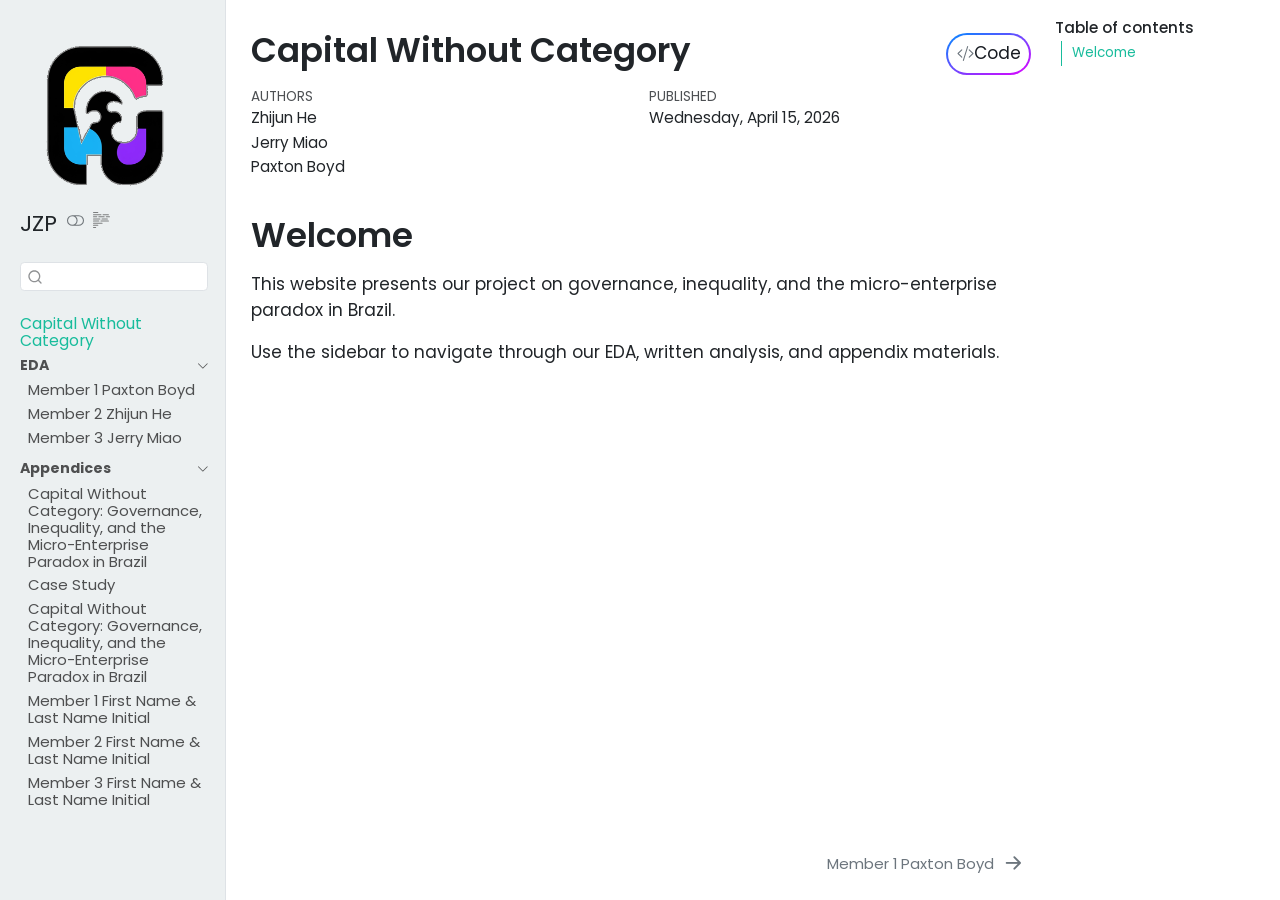
==== commit 5840a0df: "Built site for gh-pages" ====
--- a/index.html
+++ b/index.html
@@ -2,7 +2,7 @@
 <html xmlns="http://www.w3.org/1999/xhtml" lang="en" xml:lang="en"><head>
 
 <meta charset="utf-8">
-<meta name="generator" content="quarto-1.9.37">
+<meta name="generator" content="quarto-1.8.25">
 
 <meta name="viewport" content="width=device-width, initial-scale=1.0, user-scalable=yes">
 
@@ -12,9 +12,6 @@
 
 <title>Capital Without Category</title>
 <style>
-/* Default styles provided by pandoc.
-** See https://pandoc.org/MANUAL.html#variables-for-html for config info.
-*/
 code{white-space: pre-wrap;}
 span.smallcaps{font-variant: small-caps;}
 div.columns{display: flex; gap: min(4vw, 1.5em);}
@@ -73,18 +70,19 @@
 <link href="./eda/eda-member1.html" rel="next">
 <script src="site_libs/quarto-html/quarto.js" type="module"></script>
 <script src="site_libs/quarto-html/tabsets/tabsets.js" type="module"></script>
+<script src="site_libs/quarto-html/axe/axe-check.js" type="module"></script>
 <script src="site_libs/quarto-html/popper.min.js"></script>
 <script src="site_libs/quarto-html/tippy.umd.min.js"></script>
 <script src="site_libs/quarto-html/anchor.min.js"></script>
 <link href="site_libs/quarto-html/tippy.css" rel="stylesheet">
-<link href="site_libs/quarto-html/quarto-syntax-highlighting-7f8f88aac4f3542376d5c11b86a4c14d.css" rel="stylesheet" class="quarto-color-scheme" id="quarto-text-highlighting-styles">
-<link href="site_libs/quarto-html/quarto-syntax-highlighting-dark-d0ae9245876894da5ac7e18953ecc5cc.css" rel="stylesheet" class="quarto-color-scheme quarto-color-alternate" id="quarto-text-highlighting-styles">
-<link href="site_libs/quarto-html/quarto-syntax-highlighting-7f8f88aac4f3542376d5c11b86a4c14d.css" rel="stylesheet" class="quarto-color-scheme-extra" id="quarto-text-highlighting-styles">
+<link href="site_libs/quarto-html/quarto-syntax-highlighting-7b89279ff1a6dce999919e0e67d4d9ec.css" rel="stylesheet" class="quarto-color-scheme" id="quarto-text-highlighting-styles">
+<link href="site_libs/quarto-html/quarto-syntax-highlighting-dark-707d8167ce6003fca903bfe2be84ab7f.css" rel="stylesheet" class="quarto-color-scheme quarto-color-alternate" id="quarto-text-highlighting-styles">
+<link href="site_libs/quarto-html/quarto-syntax-highlighting-7b89279ff1a6dce999919e0e67d4d9ec.css" rel="stylesheet" class="quarto-color-scheme-extra" id="quarto-text-highlighting-styles">
 <script src="site_libs/bootstrap/bootstrap.min.js"></script>
 <link href="site_libs/bootstrap/bootstrap-icons.css" rel="stylesheet">
-<link href="site_libs/bootstrap/bootstrap-a12fa721bcdf3b7dd9752f90dd354926.min.css" rel="stylesheet" append-hash="true" class="quarto-color-scheme" id="quarto-bootstrap" data-mode="light">
-<link href="site_libs/bootstrap/bootstrap-dark-5152ae61c493d77141c570e0f7d30bad.min.css" rel="stylesheet" append-hash="true" class="quarto-color-scheme quarto-color-alternate" id="quarto-bootstrap" data-mode="dark">
-<link href="site_libs/bootstrap/bootstrap-a12fa721bcdf3b7dd9752f90dd354926.min.css" rel="stylesheet" append-hash="true" class="quarto-color-scheme-extra" id="quarto-bootstrap" data-mode="light">
+<link href="site_libs/bootstrap/bootstrap-5b0104e2851f7f935c32d564ba449a5d.min.css" rel="stylesheet" append-hash="true" class="quarto-color-scheme" id="quarto-bootstrap" data-mode="light">
+<link href="site_libs/bootstrap/bootstrap-dark-372234afc2e8d1fdffa1d11f47028b25.min.css" rel="stylesheet" append-hash="true" class="quarto-color-scheme quarto-color-alternate" id="quarto-bootstrap" data-mode="dark">
+<link href="site_libs/bootstrap/bootstrap-5b0104e2851f7f935c32d564ba449a5d.min.css" rel="stylesheet" append-hash="true" class="quarto-color-scheme-extra" id="quarto-bootstrap" data-mode="light">
 <script id="quarto-search-options" type="application/json">{
   "location": "sidebar",
   "copy-button": false,
@@ -308,7 +306,7 @@
       <img src="./assets/sidebar-logo.png" alt="" class="sidebar-logo dark-content py-0 d-lg-inline d-none">
       </a>
     <div class="sidebar-title mb-0 py-0">
-      <a href="./">Team Name</a> 
+      <a href="./">JZP</a> 
         <div class="sidebar-tools-main">
   <a href="" class="quarto-color-scheme-toggle quarto-navigation-tool  px-1" onclick="window.quartoToggleColorScheme(); return false;" title="Toggle dark mode"><i class="bi"></i></a>
   <a href="" class="quarto-reader-toggle quarto-navigation-tool px-1" onclick="window.quartoToggleReader(); return false;" title="Toggle reader mode">
@@ -342,17 +340,17 @@
       <ul id="quarto-sidebar-section-1" class="collapse list-unstyled sidebar-section depth1 show">  
           <li class="sidebar-item">
   <div class="sidebar-item-container"> 
-  <a href="./eda/eda-member1.html" class="sidebar-item-text sidebar-link"><span class="chapter-title">Member 1 First Name &amp; Last Name Initial</span></a>
+  <a href="./eda/eda-member1.html" class="sidebar-item-text sidebar-link"><span class="chapter-title">Member 1 Paxton Boyd</span></a>
   </div>
 </li>
           <li class="sidebar-item">
   <div class="sidebar-item-container"> 
-  <a href="./eda/eda-member2.html" class="sidebar-item-text sidebar-link"><span class="chapter-title">Member 2 First Name &amp; Last Name Initial</span></a>
+  <a href="./eda/eda-member2.html" class="sidebar-item-text sidebar-link"><span class="chapter-title">Member 2 Zhijun He</span></a>
   </div>
 </li>
           <li class="sidebar-item">
   <div class="sidebar-item-container"> 
-  <a href="./eda/eda-member3.html" class="sidebar-item-text sidebar-link"><span class="chapter-title">Member 3 First Name &amp; Last Name Initial</span></a>
+  <a href="./eda/eda-member3.html" class="sidebar-item-text sidebar-link"><span class="chapter-title">Member 3 Jerry Miao</span></a>
   </div>
 </li>
       </ul>
@@ -374,6 +372,11 @@
           <li class="sidebar-item">
   <div class="sidebar-item-container"> 
   <a href="./appx/case-study.html" class="sidebar-item-text sidebar-link"><span class="chapter-title">Case Study</span></a>
+  </div>
+</li>
+          <li class="sidebar-item">
+  <div class="sidebar-item-container"> 
+  <a href="./appx/capital_without_category.html" class="sidebar-item-text sidebar-link"><span class="chapter-title">Capital Without Category: Governance, Inequality, and the Micro-Enterprise Paradox in Brazil</span></a>
   </div>
 </li>
           <li class="sidebar-item">
@@ -432,7 +435,7 @@
     <div>
     <div class="quarto-title-meta-heading">Published</div>
     <div class="quarto-title-meta-contents">
-      <p class="date">Tuesday, April 14, 2026</p>
+      <p class="date">Wednesday, April 15, 2026</p>
     </div>
   </div>
   
@@ -923,8 +926,8 @@
   <div class="nav-page nav-page-previous">
   </div>
   <div class="nav-page nav-page-next">
-      <a href="./eda/eda-member1.html" class="pagination-link" aria-label="Member 1 First Name &amp; Last Name Initial">
-        <span class="nav-page-text"><span class="chapter-title">Member 1 First Name &amp; Last Name Initial</span></span> <i class="bi bi-arrow-right-short"></i>
+      <a href="./eda/eda-member1.html" class="pagination-link" aria-label="Member 1 Paxton Boyd">
+        <span class="nav-page-text"><span class="chapter-title">Member 1 Paxton Boyd</span></span> <i class="bi bi-arrow-right-short"></i>
       </a>
   </div>
 </nav><div class="modal fade" id="quarto-embedded-source-code-modal" tabindex="-1" aria-labelledby="quarto-embedded-source-code-modal-label" aria-hidden="true"><div class="modal-dialog modal-dialog-scrollable"><div class="modal-content"><div class="modal-header"><h5 class="modal-title" id="quarto-embedded-source-code-modal-label">Source Code</h5><button class="btn-close" data-bs-dismiss="modal"></button></div><div class="modal-body"><div class="">
--- a/site_libs/quarto-html/quarto-syntax-highlighting-7b89279ff1a6dce999919e0e67d4d9ec.css
+++ b/site_libs/quarto-html/quarto-syntax-highlighting-7b89279ff1a6dce999919e0e67d4d9ec.css
@@ -0,0 +1,236 @@
+/* quarto syntax highlight colors */
+:root {
+  --quarto-hl-ot-color: #003B4F;
+  --quarto-hl-at-color: #657422;
+  --quarto-hl-ss-color: #20794D;
+  --quarto-hl-an-color: #5E5E5E;
+  --quarto-hl-fu-color: #4758AB;
+  --quarto-hl-st-color: #20794D;
+  --quarto-hl-cf-color: #003B4F;
+  --quarto-hl-op-color: #5E5E5E;
+  --quarto-hl-er-color: #AD0000;
+  --quarto-hl-bn-color: #AD0000;
+  --quarto-hl-al-color: #AD0000;
+  --quarto-hl-va-color: #111111;
+  --quarto-hl-bu-color: inherit;
+  --quarto-hl-ex-color: inherit;
+  --quarto-hl-pp-color: #AD0000;
+  --quarto-hl-in-color: #5E5E5E;
+  --quarto-hl-vs-color: #20794D;
+  --quarto-hl-wa-color: #5E5E5E;
+  --quarto-hl-do-color: #5E5E5E;
+  --quarto-hl-im-color: #00769E;
+  --quarto-hl-ch-color: #20794D;
+  --quarto-hl-dt-color: #AD0000;
+  --quarto-hl-fl-color: #AD0000;
+  --quarto-hl-co-color: #5E5E5E;
+  --quarto-hl-cv-color: #5E5E5E;
+  --quarto-hl-cn-color: #8f5902;
+  --quarto-hl-sc-color: #5E5E5E;
+  --quarto-hl-dv-color: #AD0000;
+  --quarto-hl-kw-color: #003B4F;
+}
+
+/* other quarto variables */
+:root {
+  --quarto-font-monospace: SFMono-Regular, Menlo, Monaco, Consolas, "Liberation Mono", "Courier New", monospace;
+}
+
+/* syntax highlight based on Pandoc's rules */
+pre > code.sourceCode > span {
+  color: #003B4F;
+}
+
+code.sourceCode > span {
+  color: #003B4F;
+}
+
+div.sourceCode,
+div.sourceCode pre.sourceCode {
+  color: #003B4F;
+}
+
+/* Normal */
+code span {
+  color: #003B4F;
+}
+
+/* Alert */
+code span.al {
+  color: #AD0000;
+  font-style: inherit;
+}
+
+/* Annotation */
+code span.an {
+  color: #5E5E5E;
+  font-style: inherit;
+}
+
+/* Attribute */
+code span.at {
+  color: #657422;
+  font-style: inherit;
+}
+
+/* BaseN */
+code span.bn {
+  color: #AD0000;
+  font-style: inherit;
+}
+
+/* BuiltIn */
+code span.bu {
+  font-style: inherit;
+}
+
+/* ControlFlow */
+code span.cf {
+  color: #003B4F;
+  font-weight: bold;
+  font-style: inherit;
+}
+
+/* Char */
+code span.ch {
+  color: #20794D;
+  font-style: inherit;
+}
+
+/* Constant */
+code span.cn {
+  color: #8f5902;
+  font-style: inherit;
+}
+
+/* Comment */
+code span.co {
+  color: #5E5E5E;
+  font-style: inherit;
+}
+
+/* CommentVar */
+code span.cv {
+  color: #5E5E5E;
+  font-style: italic;
+}
+
+/* Documentation */
+code span.do {
+  color: #5E5E5E;
+  font-style: italic;
+}
+
+/* DataType */
+code span.dt {
+  color: #AD0000;
+  font-style: inherit;
+}
+
+/* DecVal */
+code span.dv {
+  color: #AD0000;
+  font-style: inherit;
+}
+
+/* Error */
+code span.er {
+  color: #AD0000;
+  font-style: inherit;
+}
+
+/* Extension */
+code span.ex {
+  font-style: inherit;
+}
+
+/* Float */
+code span.fl {
+  color: #AD0000;
+  font-style: inherit;
+}
+
+/* Function */
+code span.fu {
+  color: #4758AB;
+  font-style: inherit;
+}
+
+/* Import */
+code span.im {
+  color: #00769E;
+  font-style: inherit;
+}
+
+/* Information */
+code span.in {
+  color: #5E5E5E;
+  font-style: inherit;
+}
+
+/* Keyword */
+code span.kw {
+  color: #003B4F;
+  font-weight: bold;
+  font-style: inherit;
+}
+
+/* Operator */
+code span.op {
+  color: #5E5E5E;
+  font-style: inherit;
+}
+
+/* Other */
+code span.ot {
+  color: #003B4F;
+  font-style: inherit;
+}
+
+/* Preprocessor */
+code span.pp {
+  color: #AD0000;
+  font-style: inherit;
+}
+
+/* SpecialChar */
+code span.sc {
+  color: #5E5E5E;
+  font-style: inherit;
+}
+
+/* SpecialString */
+code span.ss {
+  color: #20794D;
+  font-style: inherit;
+}
+
+/* String */
+code span.st {
+  color: #20794D;
+  font-style: inherit;
+}
+
+/* Variable */
+code span.va {
+  color: #111111;
+  font-style: inherit;
+}
+
+/* VerbatimString */
+code span.vs {
+  color: #20794D;
+  font-style: inherit;
+}
+
+/* Warning */
+code span.wa {
+  color: #5E5E5E;
+  font-style: italic;
+}
+
+.prevent-inlining {
+  content: "</";
+}
+
+/*# sourceMappingURL=3944bc705cfaf4c80e56f77c5205168a.css.map */
--- a/site_libs/quarto-html/quarto-syntax-highlighting-dark-707d8167ce6003fca903bfe2be84ab7f.css
+++ b/site_libs/quarto-html/quarto-syntax-highlighting-dark-707d8167ce6003fca903bfe2be84ab7f.css
@@ -0,0 +1,219 @@
+/* quarto syntax highlight colors */
+:root {
+  --quarto-hl-al-color: #f07178;
+  --quarto-hl-an-color: #d4d0ab;
+  --quarto-hl-at-color: #00e0e0;
+  --quarto-hl-bn-color: #d4d0ab;
+  --quarto-hl-bu-color: #abe338;
+  --quarto-hl-ch-color: #abe338;
+  --quarto-hl-co-color: #f8f8f2;
+  --quarto-hl-cv-color: #ffd700;
+  --quarto-hl-cn-color: #ffd700;
+  --quarto-hl-cf-color: #ffa07a;
+  --quarto-hl-dt-color: #ffa07a;
+  --quarto-hl-dv-color: #d4d0ab;
+  --quarto-hl-do-color: #f8f8f2;
+  --quarto-hl-er-color: #f07178;
+  --quarto-hl-ex-color: #00e0e0;
+  --quarto-hl-fl-color: #d4d0ab;
+  --quarto-hl-fu-color: #ffa07a;
+  --quarto-hl-im-color: #abe338;
+  --quarto-hl-in-color: #d4d0ab;
+  --quarto-hl-kw-color: #ffa07a;
+  --quarto-hl-op-color: #ffa07a;
+  --quarto-hl-ot-color: #00e0e0;
+  --quarto-hl-pp-color: #dcc6e0;
+  --quarto-hl-re-color: #00e0e0;
+  --quarto-hl-sc-color: #abe338;
+  --quarto-hl-ss-color: #abe338;
+  --quarto-hl-st-color: #abe338;
+  --quarto-hl-va-color: #00e0e0;
+  --quarto-hl-vs-color: #abe338;
+  --quarto-hl-wa-color: #dcc6e0;
+}
+
+/* other quarto variables */
+:root {
+  --quarto-font-monospace: SFMono-Regular, Menlo, Monaco, Consolas, "Liberation Mono", "Courier New", monospace;
+}
+
+/* syntax highlight based on Pandoc's rules */
+pre > code.sourceCode > span {
+  color: #f8f8f2;
+}
+
+code.sourceCode > span {
+  color: #f8f8f2;
+}
+
+div.sourceCode,
+div.sourceCode pre.sourceCode {
+  color: #f8f8f2;
+}
+
+/* Normal */
+code span {
+  color: #f8f8f2;
+}
+
+/* Alert */
+code span.al {
+  color: #f07178;
+}
+
+/* Annotation */
+code span.an {
+  color: #d4d0ab;
+}
+
+/* Attribute */
+code span.at {
+  color: #00e0e0;
+}
+
+/* BaseN */
+code span.bn {
+  color: #d4d0ab;
+}
+
+/* BuiltIn */
+code span.bu {
+  color: #abe338;
+}
+
+/* ControlFlow */
+code span.cf {
+  font-weight: bold;
+  color: #ffa07a;
+}
+
+/* Char */
+code span.ch {
+  color: #abe338;
+}
+
+/* Constant */
+code span.cn {
+  color: #ffd700;
+}
+
+/* Comment */
+code span.co {
+  font-style: italic;
+  color: #f8f8f2;
+}
+
+/* CommentVar */
+code span.cv {
+  color: #ffd700;
+}
+
+/* Documentation */
+code span.do {
+  color: #f8f8f2;
+}
+
+/* DataType */
+code span.dt {
+  color: #ffa07a;
+}
+
+/* DecVal */
+code span.dv {
+  color: #d4d0ab;
+}
+
+/* Error */
+code span.er {
+  color: #f07178;
+  text-decoration: underline;
+}
+
+/* Extension */
+code span.ex {
+  font-weight: bold;
+  color: #00e0e0;
+}
+
+/* Float */
+code span.fl {
+  color: #d4d0ab;
+}
+
+/* Function */
+code span.fu {
+  color: #ffa07a;
+}
+
+/* Import */
+code span.im {
+  color: #abe338;
+}
+
+/* Information */
+code span.in {
+  color: #d4d0ab;
+}
+
+/* Keyword */
+code span.kw {
+  font-weight: bold;
+  color: #ffa07a;
+}
+
+/* Operator */
+code span.op {
+  color: #ffa07a;
+}
+
+/* Other */
+code span.ot {
+  color: #00e0e0;
+}
+
+/* Preprocessor */
+code span.pp {
+  color: #dcc6e0;
+}
+
+/* RegionMarker */
+code span.re {
+  background-color: #f8f8f2;
+  color: #00e0e0;
+}
+
+/* SpecialChar */
+code span.sc {
+  color: #abe338;
+}
+
+/* SpecialString */
+code span.ss {
+  color: #abe338;
+}
+
+/* String */
+code span.st {
+  color: #abe338;
+}
+
+/* Variable */
+code span.va {
+  color: #00e0e0;
+}
+
+/* VerbatimString */
+code span.vs {
+  color: #abe338;
+}
+
+/* Warning */
+code span.wa {
+  color: #dcc6e0;
+}
+
+.prevent-inlining {
+  content: "</";
+}
+
+/*# sourceMappingURL=f5ab3bb6f5ded8da9f12dd3a91d3da26.css.map */
--- a/site_libs/quarto-html/quarto-syntax-highlighting-7b89279ff1a6dce999919e0e67d4d9ec.css
+++ b/site_libs/quarto-html/quarto-syntax-highlighting-7b89279ff1a6dce999919e0e67d4d9ec.css
@@ -0,0 +1,236 @@
+/* quarto syntax highlight colors */
+:root {
+  --quarto-hl-ot-color: #003B4F;
+  --quarto-hl-at-color: #657422;
+  --quarto-hl-ss-color: #20794D;
+  --quarto-hl-an-color: #5E5E5E;
+  --quarto-hl-fu-color: #4758AB;
+  --quarto-hl-st-color: #20794D;
+  --quarto-hl-cf-color: #003B4F;
+  --quarto-hl-op-color: #5E5E5E;
+  --quarto-hl-er-color: #AD0000;
+  --quarto-hl-bn-color: #AD0000;
+  --quarto-hl-al-color: #AD0000;
+  --quarto-hl-va-color: #111111;
+  --quarto-hl-bu-color: inherit;
+  --quarto-hl-ex-color: inherit;
+  --quarto-hl-pp-color: #AD0000;
+  --quarto-hl-in-color: #5E5E5E;
+  --quarto-hl-vs-color: #20794D;
+  --quarto-hl-wa-color: #5E5E5E;
+  --quarto-hl-do-color: #5E5E5E;
+  --quarto-hl-im-color: #00769E;
+  --quarto-hl-ch-color: #20794D;
+  --quarto-hl-dt-color: #AD0000;
+  --quarto-hl-fl-color: #AD0000;
+  --quarto-hl-co-color: #5E5E5E;
+  --quarto-hl-cv-color: #5E5E5E;
+  --quarto-hl-cn-color: #8f5902;
+  --quarto-hl-sc-color: #5E5E5E;
+  --quarto-hl-dv-color: #AD0000;
+  --quarto-hl-kw-color: #003B4F;
+}
+
+/* other quarto variables */
+:root {
+  --quarto-font-monospace: SFMono-Regular, Menlo, Monaco, Consolas, "Liberation Mono", "Courier New", monospace;
+}
+
+/* syntax highlight based on Pandoc's rules */
+pre > code.sourceCode > span {
+  color: #003B4F;
+}
+
+code.sourceCode > span {
+  color: #003B4F;
+}
+
+div.sourceCode,
+div.sourceCode pre.sourceCode {
+  color: #003B4F;
+}
+
+/* Normal */
+code span {
+  color: #003B4F;
+}
+
+/* Alert */
+code span.al {
+  color: #AD0000;
+  font-style: inherit;
+}
+
+/* Annotation */
+code span.an {
+  color: #5E5E5E;
+  font-style: inherit;
+}
+
+/* Attribute */
+code span.at {
+  color: #657422;
+  font-style: inherit;
+}
+
+/* BaseN */
+code span.bn {
+  color: #AD0000;
+  font-style: inherit;
+}
+
+/* BuiltIn */
+code span.bu {
+  font-style: inherit;
+}
+
+/* ControlFlow */
+code span.cf {
+  color: #003B4F;
+  font-weight: bold;
+  font-style: inherit;
+}
+
+/* Char */
+code span.ch {
+  color: #20794D;
+  font-style: inherit;
+}
+
+/* Constant */
+code span.cn {
+  color: #8f5902;
+  font-style: inherit;
+}
+
+/* Comment */
+code span.co {
+  color: #5E5E5E;
+  font-style: inherit;
+}
+
+/* CommentVar */
+code span.cv {
+  color: #5E5E5E;
+  font-style: italic;
+}
+
+/* Documentation */
+code span.do {
+  color: #5E5E5E;
+  font-style: italic;
+}
+
+/* DataType */
+code span.dt {
+  color: #AD0000;
+  font-style: inherit;
+}
+
+/* DecVal */
+code span.dv {
+  color: #AD0000;
+  font-style: inherit;
+}
+
+/* Error */
+code span.er {
+  color: #AD0000;
+  font-style: inherit;
+}
+
+/* Extension */
+code span.ex {
+  font-style: inherit;
+}
+
+/* Float */
+code span.fl {
+  color: #AD0000;
+  font-style: inherit;
+}
+
+/* Function */
+code span.fu {
+  color: #4758AB;
+  font-style: inherit;
+}
+
+/* Import */
+code span.im {
+  color: #00769E;
+  font-style: inherit;
+}
+
+/* Information */
+code span.in {
+  color: #5E5E5E;
+  font-style: inherit;
+}
+
+/* Keyword */
+code span.kw {
+  color: #003B4F;
+  font-weight: bold;
+  font-style: inherit;
+}
+
+/* Operator */
+code span.op {
+  color: #5E5E5E;
+  font-style: inherit;
+}
+
+/* Other */
+code span.ot {
+  color: #003B4F;
+  font-style: inherit;
+}
+
+/* Preprocessor */
+code span.pp {
+  color: #AD0000;
+  font-style: inherit;
+}
+
+/* SpecialChar */
+code span.sc {
+  color: #5E5E5E;
+  font-style: inherit;
+}
+
+/* SpecialString */
+code span.ss {
+  color: #20794D;
+  font-style: inherit;
+}
+
+/* String */
+code span.st {
+  color: #20794D;
+  font-style: inherit;
+}
+
+/* Variable */
+code span.va {
+  color: #111111;
+  font-style: inherit;
+}
+
+/* VerbatimString */
+code span.vs {
+  color: #20794D;
+  font-style: inherit;
+}
+
+/* Warning */
+code span.wa {
+  color: #5E5E5E;
+  font-style: italic;
+}
+
+.prevent-inlining {
+  content: "</";
+}
+
+/*# sourceMappingURL=3944bc705cfaf4c80e56f77c5205168a.css.map */
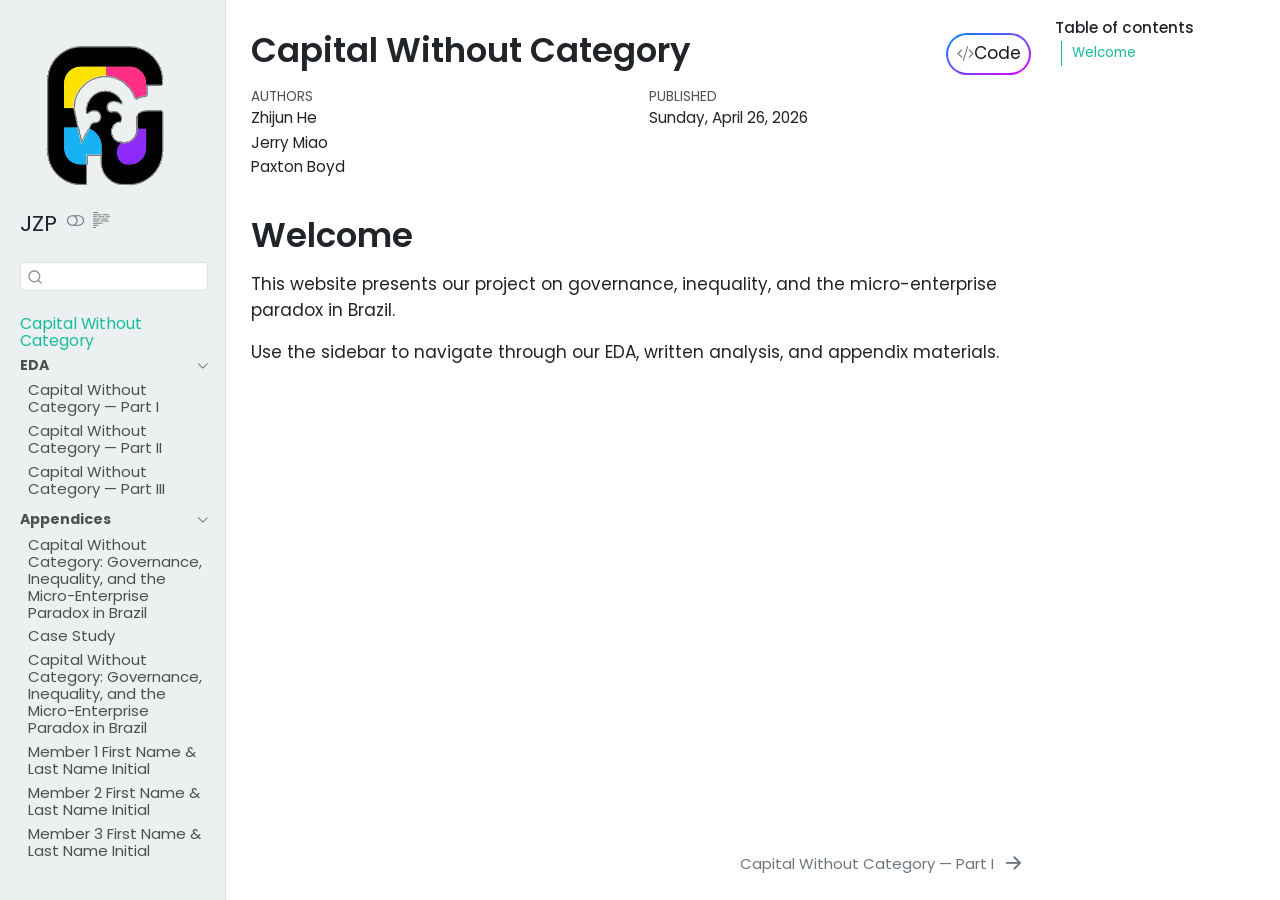
==== commit 79746504: "Built site for gh-pages" ====
--- a/index.html
+++ b/index.html
@@ -340,17 +340,17 @@
       <ul id="quarto-sidebar-section-1" class="collapse list-unstyled sidebar-section depth1 show">  
           <li class="sidebar-item">
   <div class="sidebar-item-container"> 
-  <a href="./eda/eda-member1.html" class="sidebar-item-text sidebar-link"><span class="chapter-title">Member 1 Paxton Boyd</span></a>
+  <a href="./eda/eda-member1.html" class="sidebar-item-text sidebar-link"><span class="chapter-title">Capital Without Category — Part I</span></a>
   </div>
 </li>
           <li class="sidebar-item">
   <div class="sidebar-item-container"> 
-  <a href="./eda/eda-member2.html" class="sidebar-item-text sidebar-link"><span class="chapter-title">Member 2 Zhijun He</span></a>
+  <a href="./eda/eda-member2.html" class="sidebar-item-text sidebar-link"><span class="chapter-title">Capital Without Category — Part II</span></a>
   </div>
 </li>
           <li class="sidebar-item">
   <div class="sidebar-item-container"> 
-  <a href="./eda/eda-member3.html" class="sidebar-item-text sidebar-link"><span class="chapter-title">Member 3 Jerry Miao</span></a>
+  <a href="./eda/eda-member3.html" class="sidebar-item-text sidebar-link"><span class="chapter-title">Capital Without Category — Part III</span></a>
   </div>
 </li>
       </ul>
@@ -435,7 +435,7 @@
     <div>
     <div class="quarto-title-meta-heading">Published</div>
     <div class="quarto-title-meta-contents">
-      <p class="date">Wednesday, April 15, 2026</p>
+      <p class="date">Sunday, April 26, 2026</p>
     </div>
   </div>
   
@@ -926,8 +926,8 @@
   <div class="nav-page nav-page-previous">
   </div>
   <div class="nav-page nav-page-next">
-      <a href="./eda/eda-member1.html" class="pagination-link" aria-label="Member 1 Paxton Boyd">
-        <span class="nav-page-text"><span class="chapter-title">Member 1 Paxton Boyd</span></span> <i class="bi bi-arrow-right-short"></i>
+      <a href="./eda/eda-member1.html" class="pagination-link" aria-label="Capital Without Category — Part I">
+        <span class="nav-page-text"><span class="chapter-title">Capital Without Category — Part I</span></span> <i class="bi bi-arrow-right-short"></i>
       </a>
   </div>
 </nav><div class="modal fade" id="quarto-embedded-source-code-modal" tabindex="-1" aria-labelledby="quarto-embedded-source-code-modal-label" aria-hidden="true"><div class="modal-dialog modal-dialog-scrollable"><div class="modal-content"><div class="modal-header"><h5 class="modal-title" id="quarto-embedded-source-code-modal-label">Source Code</h5><button class="btn-close" data-bs-dismiss="modal"></button></div><div class="modal-body"><div class="">
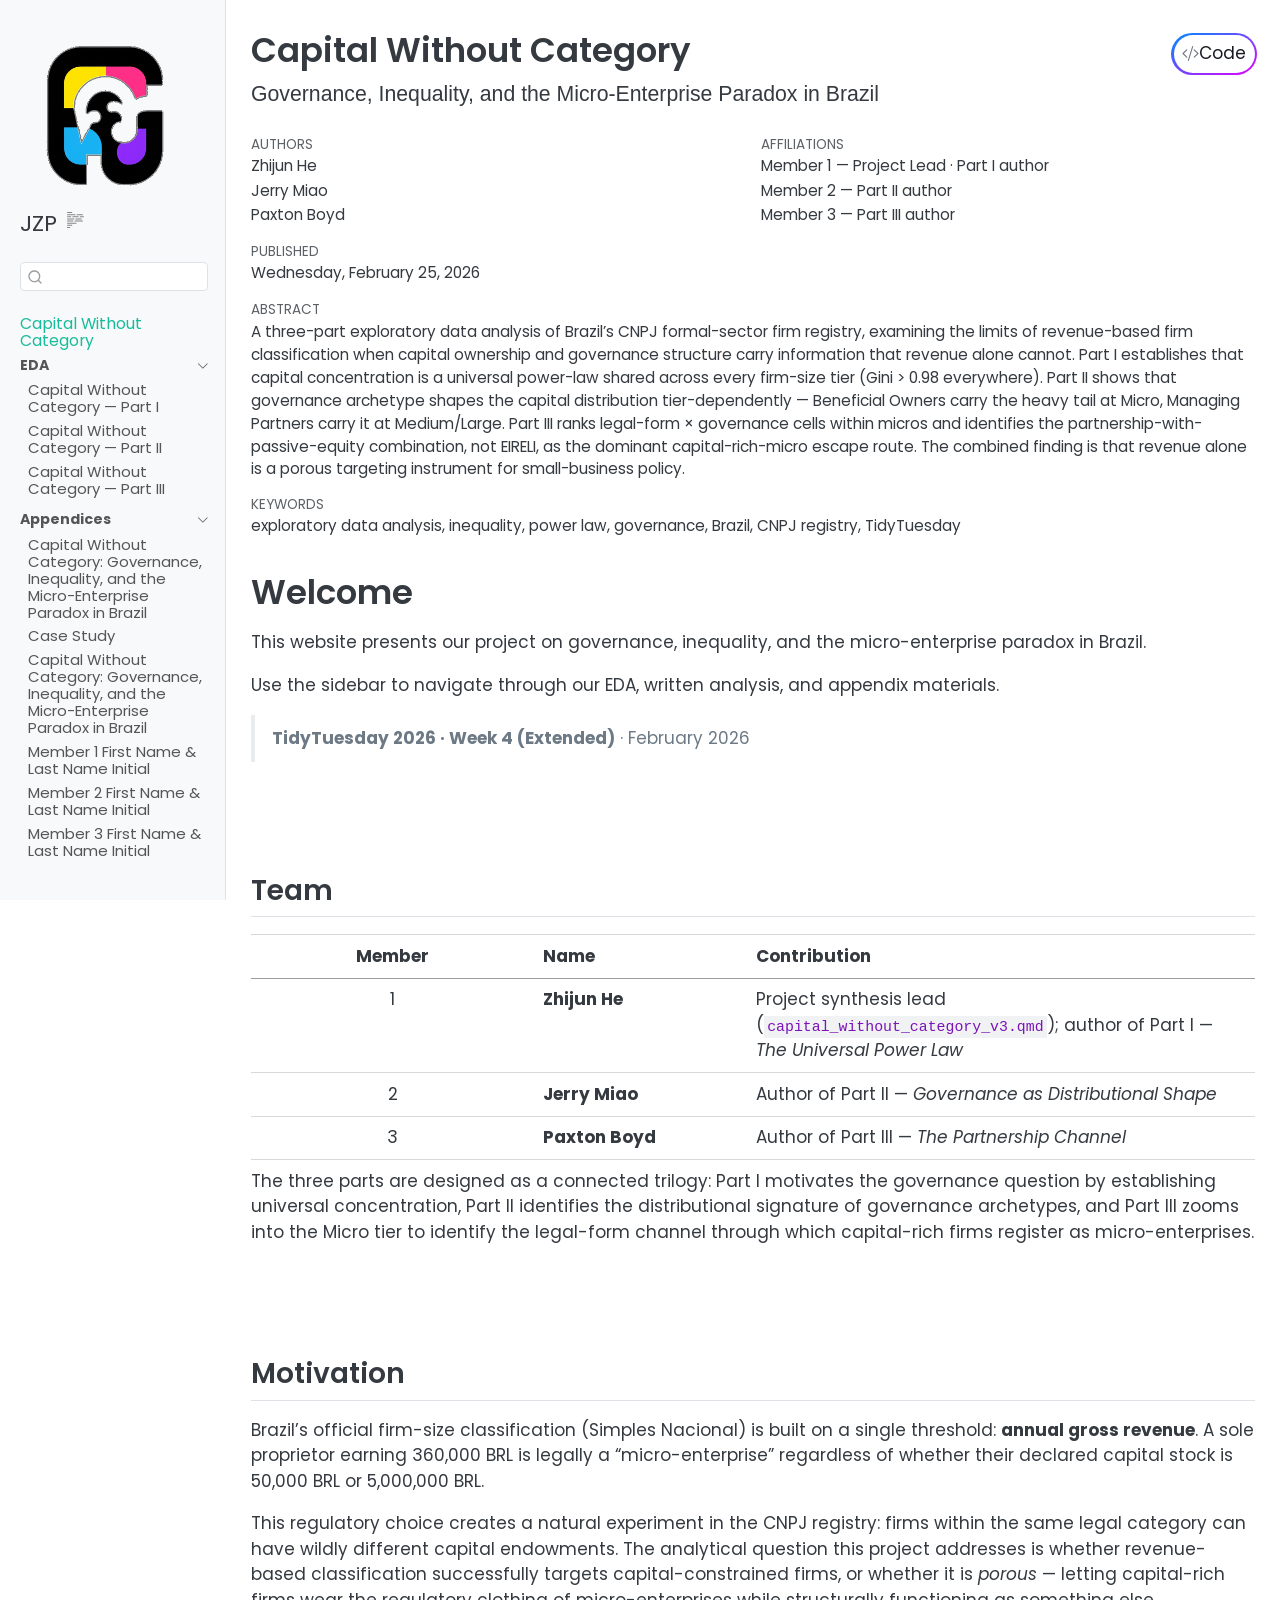
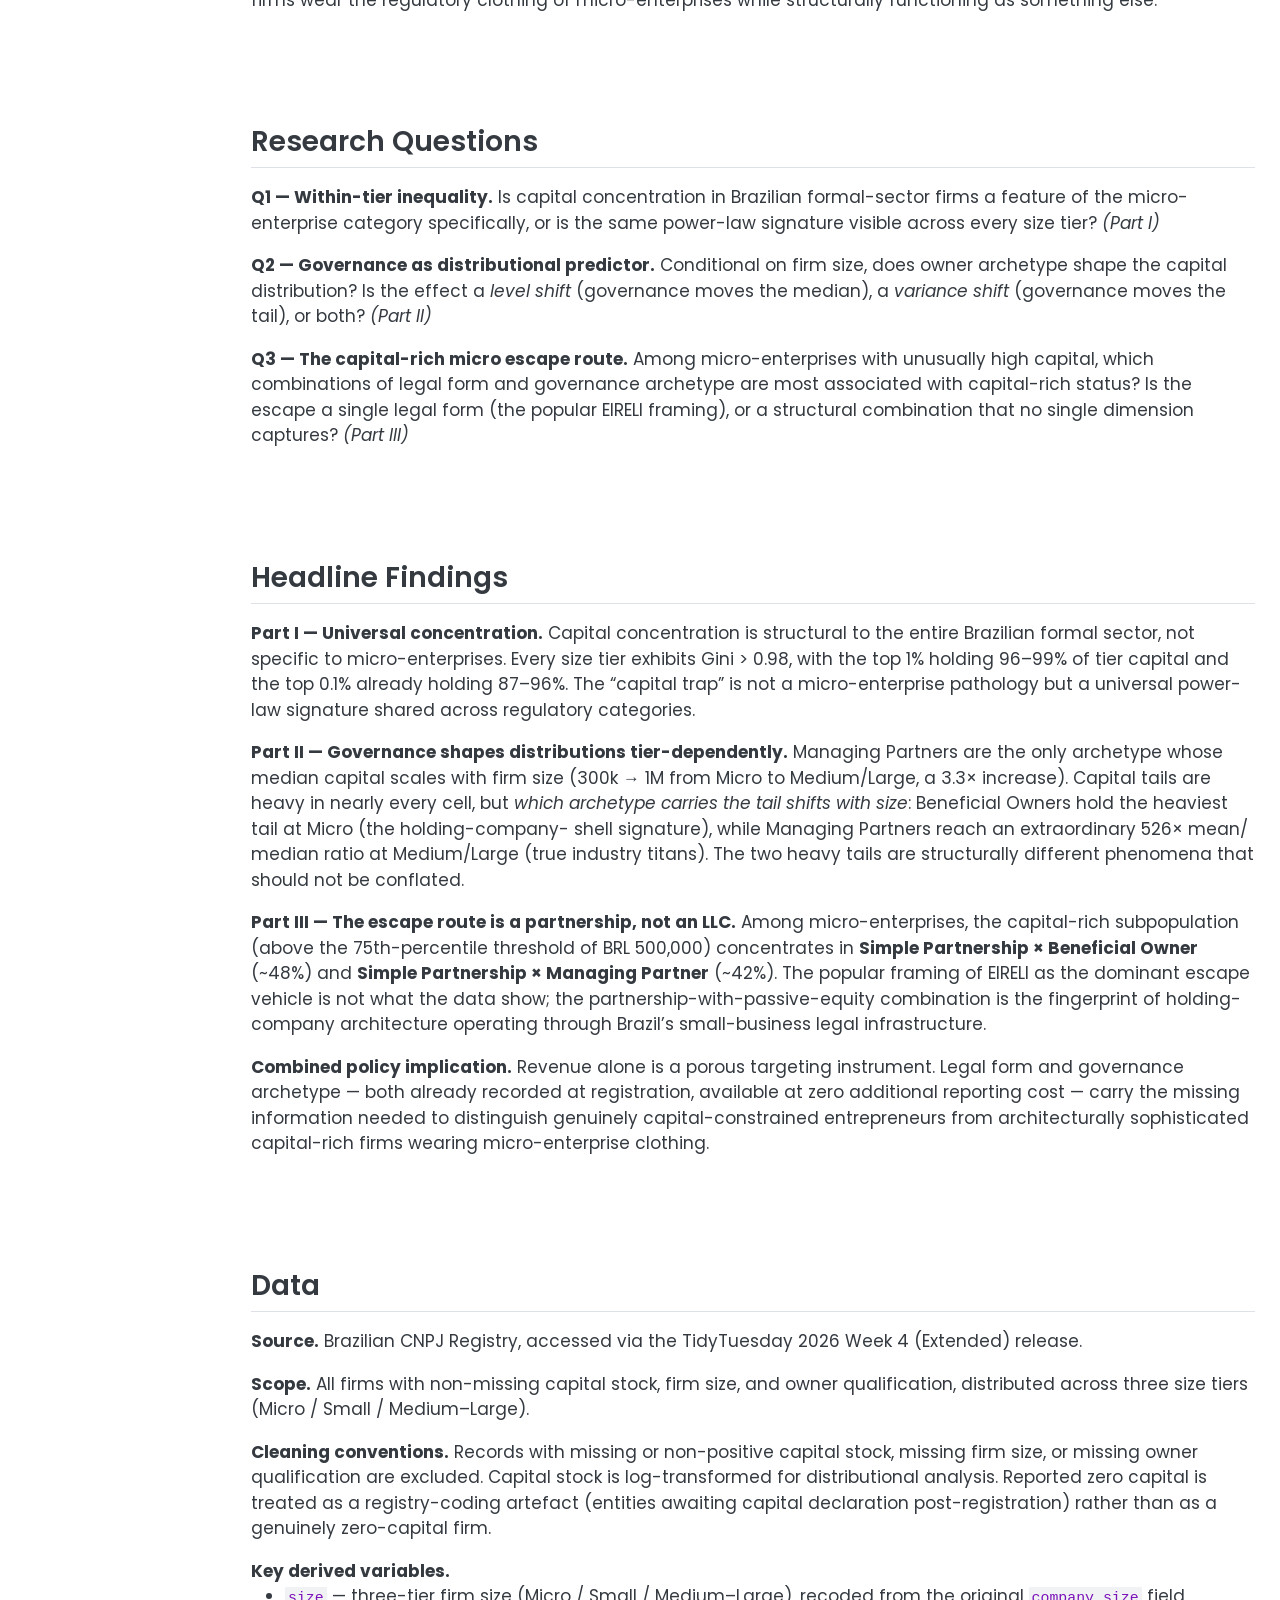
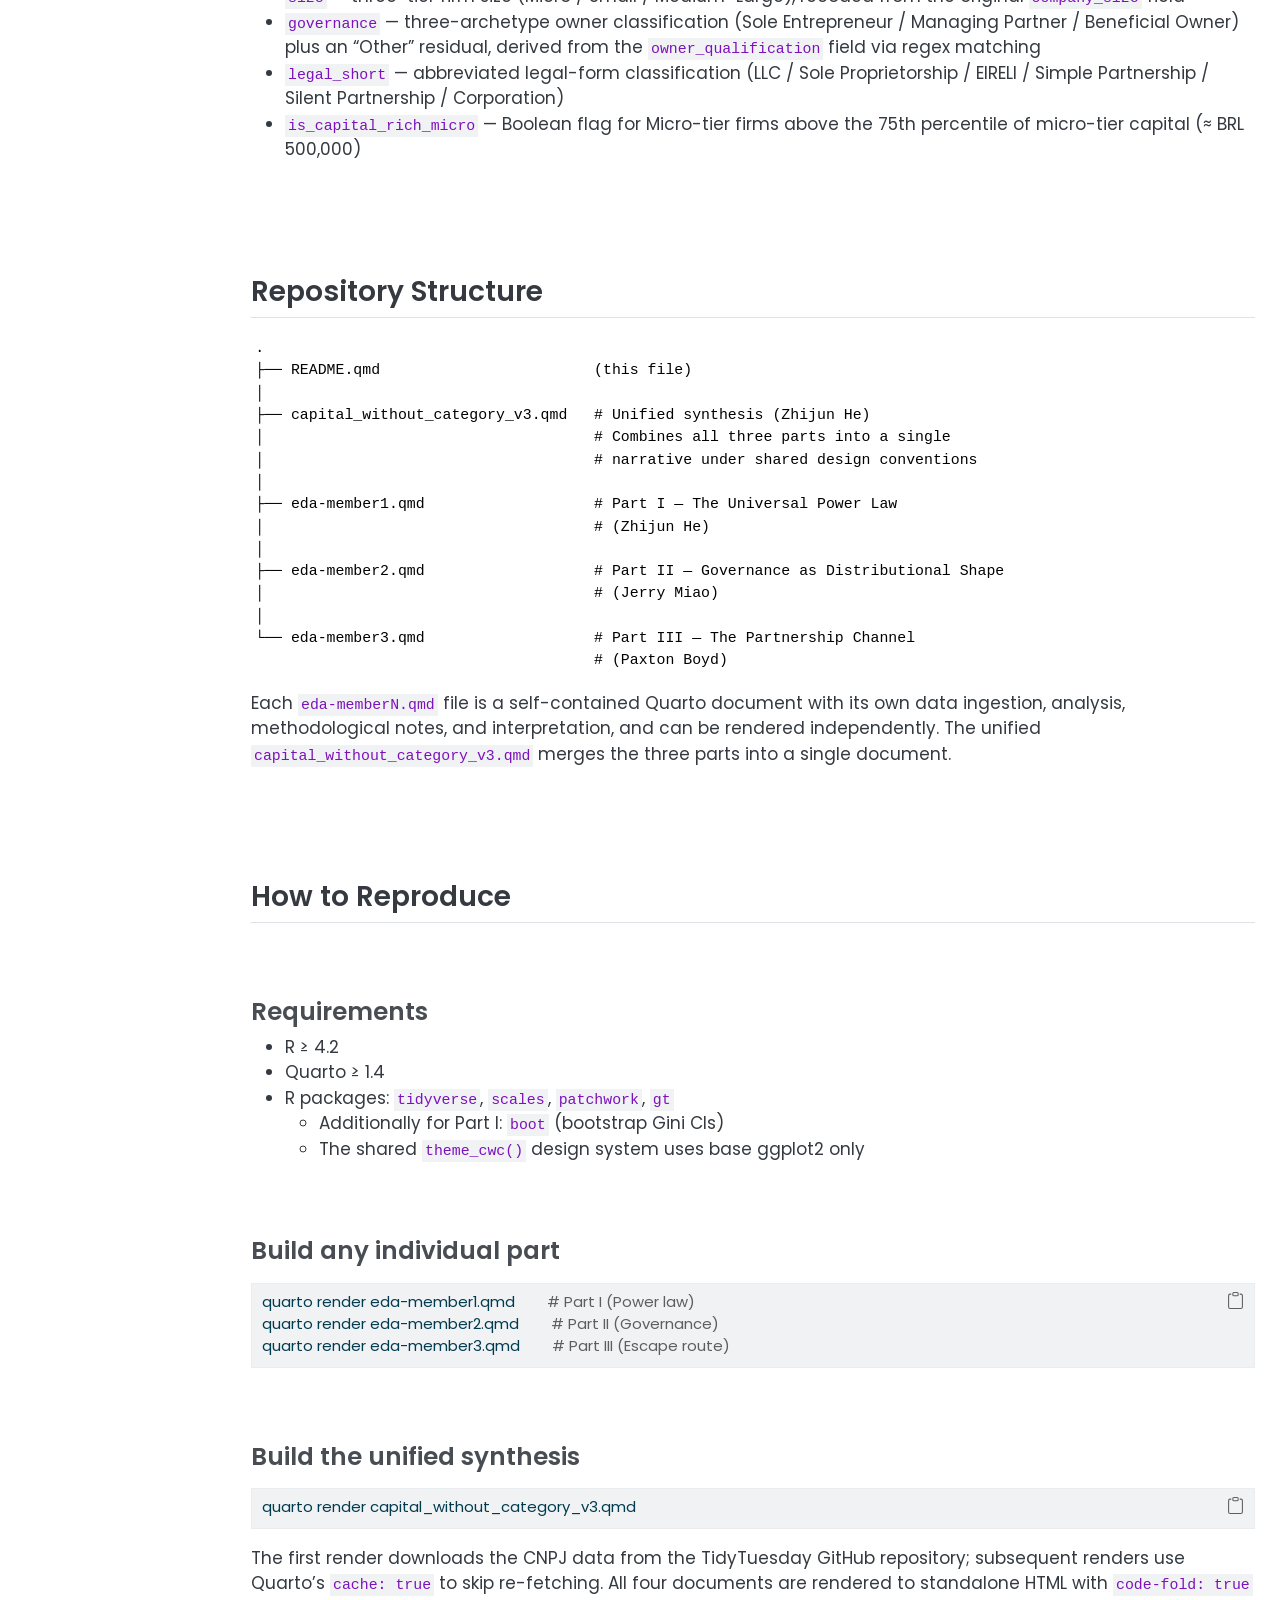
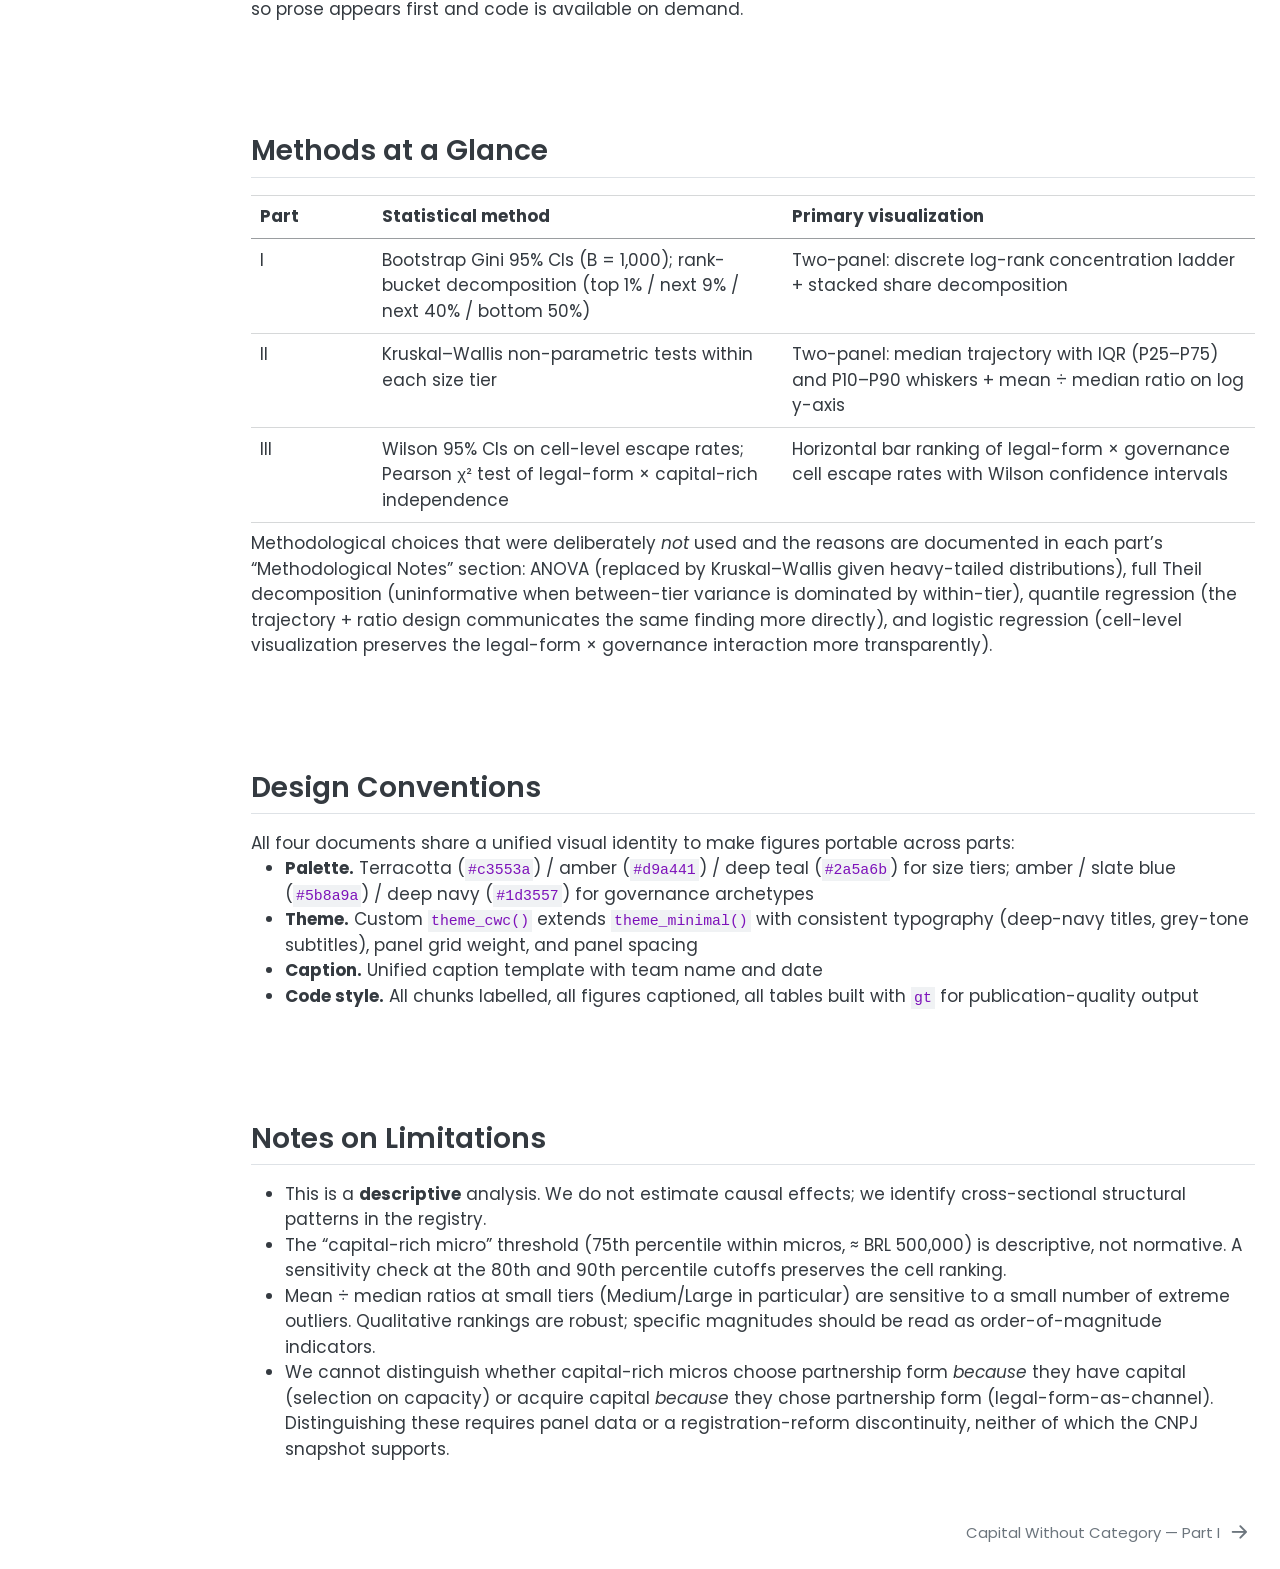
==== commit 0cb74ef4: "Built site for gh-pages" ====
--- a/index.html
+++ b/index.html
@@ -9,6 +9,7 @@
 <meta name="author" content="Zhijun He">
 <meta name="author" content="Jerry Miao">
 <meta name="author" content="Paxton Boyd">
+<meta name="keywords" content="exploratory data analysis, inequality, power law, governance, Brazil, CNPJ registry, TidyTuesday">
 
 <title>Capital Without Category</title>
 <style>
@@ -75,14 +76,10 @@
 <script src="site_libs/quarto-html/tippy.umd.min.js"></script>
 <script src="site_libs/quarto-html/anchor.min.js"></script>
 <link href="site_libs/quarto-html/tippy.css" rel="stylesheet">
-<link href="site_libs/quarto-html/quarto-syntax-highlighting-7b89279ff1a6dce999919e0e67d4d9ec.css" rel="stylesheet" class="quarto-color-scheme" id="quarto-text-highlighting-styles">
-<link href="site_libs/quarto-html/quarto-syntax-highlighting-dark-707d8167ce6003fca903bfe2be84ab7f.css" rel="stylesheet" class="quarto-color-scheme quarto-color-alternate" id="quarto-text-highlighting-styles">
-<link href="site_libs/quarto-html/quarto-syntax-highlighting-7b89279ff1a6dce999919e0e67d4d9ec.css" rel="stylesheet" class="quarto-color-scheme-extra" id="quarto-text-highlighting-styles">
+<link href="site_libs/quarto-html/quarto-syntax-highlighting-7b89279ff1a6dce999919e0e67d4d9ec.css" rel="stylesheet" id="quarto-text-highlighting-styles">
 <script src="site_libs/bootstrap/bootstrap.min.js"></script>
 <link href="site_libs/bootstrap/bootstrap-icons.css" rel="stylesheet">
-<link href="site_libs/bootstrap/bootstrap-5b0104e2851f7f935c32d564ba449a5d.min.css" rel="stylesheet" append-hash="true" class="quarto-color-scheme" id="quarto-bootstrap" data-mode="light">
-<link href="site_libs/bootstrap/bootstrap-dark-372234afc2e8d1fdffa1d11f47028b25.min.css" rel="stylesheet" append-hash="true" class="quarto-color-scheme quarto-color-alternate" id="quarto-bootstrap" data-mode="dark">
-<link href="site_libs/bootstrap/bootstrap-5b0104e2851f7f935c32d564ba449a5d.min.css" rel="stylesheet" append-hash="true" class="quarto-color-scheme-extra" id="quarto-bootstrap" data-mode="light">
+<link href="site_libs/bootstrap/bootstrap-7202036dd3638cbfcbeb4151d116aa42.min.css" rel="stylesheet" append-hash="true" id="quarto-bootstrap" data-mode="light">
 <script id="quarto-search-options" type="application/json">{
   "location": "sidebar",
   "copy-button": false,
@@ -116,169 +113,7 @@
 <link rel="stylesheet" href="style/custom.css">
 </head>
 
-<body class="nav-sidebar docked quarto-light"><script id="quarto-html-before-body" type="application/javascript">
-    const toggleBodyColorMode = (bsSheetEl) => {
-      const mode = bsSheetEl.getAttribute("data-mode");
-      const bodyEl = window.document.querySelector("body");
-      if (mode === "dark") {
-        bodyEl.classList.add("quarto-dark");
-        bodyEl.classList.remove("quarto-light");
-      } else {
-        bodyEl.classList.add("quarto-light");
-        bodyEl.classList.remove("quarto-dark");
-      }
-    }
-    const toggleBodyColorPrimary = () => {
-      const bsSheetEl = window.document.querySelector("link#quarto-bootstrap:not([rel=disabled-stylesheet])");
-      if (bsSheetEl) {
-        toggleBodyColorMode(bsSheetEl);
-      }
-    }
-    const setColorSchemeToggle = (alternate) => {
-      const toggles = window.document.querySelectorAll('.quarto-color-scheme-toggle');
-      for (let i=0; i < toggles.length; i++) {
-        const toggle = toggles[i];
-        if (toggle) {
-          if (alternate) {
-            toggle.classList.add("alternate");
-          } else {
-            toggle.classList.remove("alternate");
-          }
-        }
-      }
-    };
-    const toggleColorMode = (alternate) => {
-      // Switch the stylesheets
-      const primaryStylesheets = window.document.querySelectorAll('link.quarto-color-scheme:not(.quarto-color-alternate)');
-      const alternateStylesheets = window.document.querySelectorAll('link.quarto-color-scheme.quarto-color-alternate');
-      manageTransitions('#quarto-margin-sidebar .nav-link', false);
-      if (alternate) {
-        // note: dark is layered on light, we don't disable primary!
-        enableStylesheet(alternateStylesheets);
-        for (const sheetNode of alternateStylesheets) {
-          if (sheetNode.id === "quarto-bootstrap") {
-            toggleBodyColorMode(sheetNode);
-          }
-        }
-      } else {
-        disableStylesheet(alternateStylesheets);
-        enableStylesheet(primaryStylesheets)
-        toggleBodyColorPrimary();
-      }
-      manageTransitions('#quarto-margin-sidebar .nav-link', true);
-      // Switch the toggles
-      setColorSchemeToggle(alternate)
-      // Hack to workaround the fact that safari doesn't
-      // properly recolor the scrollbar when toggling (#1455)
-      if (navigator.userAgent.indexOf('Safari') > 0 && navigator.userAgent.indexOf('Chrome') == -1) {
-        manageTransitions("body", false);
-        window.scrollTo(0, 1);
-        setTimeout(() => {
-          window.scrollTo(0, 0);
-          manageTransitions("body", true);
-        }, 40);
-      }
-    }
-    const disableStylesheet = (stylesheets) => {
-      for (let i=0; i < stylesheets.length; i++) {
-        const stylesheet = stylesheets[i];
-        stylesheet.rel = 'disabled-stylesheet';
-      }
-    }
-    const enableStylesheet = (stylesheets) => {
-      for (let i=0; i < stylesheets.length; i++) {
-        const stylesheet = stylesheets[i];
-        if(stylesheet.rel !== 'stylesheet') { // for Chrome, which will still FOUC without this check
-          stylesheet.rel = 'stylesheet';
-        }
-      }
-    }
-    const manageTransitions = (selector, allowTransitions) => {
-      const els = window.document.querySelectorAll(selector);
-      for (let i=0; i < els.length; i++) {
-        const el = els[i];
-        if (allowTransitions) {
-          el.classList.remove('notransition');
-        } else {
-          el.classList.add('notransition');
-        }
-      }
-    }
-    const isFileUrl = () => {
-      return window.location.protocol === 'file:';
-    }
-    const hasAlternateSentinel = () => {
-      let styleSentinel = getColorSchemeSentinel();
-      if (styleSentinel !== null) {
-        return styleSentinel === "alternate";
-      } else {
-        return false;
-      }
-    }
-    const setStyleSentinel = (alternate) => {
-      const value = alternate ? "alternate" : "default";
-      if (!isFileUrl()) {
-        window.localStorage.setItem("quarto-color-scheme", value);
-      } else {
-        localAlternateSentinel = value;
-      }
-    }
-    const getColorSchemeSentinel = () => {
-      if (!isFileUrl()) {
-        const storageValue = window.localStorage.getItem("quarto-color-scheme");
-        return storageValue != null ? storageValue : localAlternateSentinel;
-      } else {
-        return localAlternateSentinel;
-      }
-    }
-    const toggleGiscusIfUsed = (isAlternate, darkModeDefault) => {
-      const baseTheme = document.querySelector('#giscus-base-theme')?.value ?? 'light';
-      const alternateTheme = document.querySelector('#giscus-alt-theme')?.value ?? 'dark';
-      let newTheme = '';
-      if(authorPrefersDark) {
-        newTheme = isAlternate ? baseTheme : alternateTheme;
-      } else {
-        newTheme = isAlternate ? alternateTheme : baseTheme;
-      }
-      const changeGiscusTheme = () => {
-        // From: https://github.com/giscus/giscus/issues/336
-        const sendMessage = (message) => {
-          const iframe = document.querySelector('iframe.giscus-frame');
-          if (!iframe) return;
-          iframe.contentWindow.postMessage({ giscus: message }, 'https://giscus.app');
-        }
-        sendMessage({
-          setConfig: {
-            theme: newTheme
-          }
-        });
-      }
-      const isGiscussLoaded = window.document.querySelector('iframe.giscus-frame') !== null;
-      if (isGiscussLoaded) {
-        changeGiscusTheme();
-      }
-    };
-    const authorPrefersDark = false;
-    const darkModeDefault = authorPrefersDark;
-      document.querySelector('link#quarto-text-highlighting-styles.quarto-color-scheme-extra').rel = 'disabled-stylesheet';
-      document.querySelector('link#quarto-bootstrap.quarto-color-scheme-extra').rel = 'disabled-stylesheet';
-    let localAlternateSentinel = darkModeDefault ? 'alternate' : 'default';
-    // Dark / light mode switch
-    window.quartoToggleColorScheme = () => {
-      // Read the current dark / light value
-      let toAlternate = !hasAlternateSentinel();
-      toggleColorMode(toAlternate);
-      setStyleSentinel(toAlternate);
-      toggleGiscusIfUsed(toAlternate, darkModeDefault);
-      window.dispatchEvent(new Event('resize'));
-    };
-    // Switch to dark mode if need be
-    if (hasAlternateSentinel()) {
-      toggleColorMode(true);
-    } else {
-      toggleColorMode(false);
-    }
-  </script>
+<body class="nav-sidebar docked quarto-light">
 
 <div id="quarto-search-results"></div>
   <header id="quarto-header" class="headroom fixed-top">
@@ -308,7 +143,6 @@
     <div class="sidebar-title mb-0 py-0">
       <a href="./">JZP</a> 
         <div class="sidebar-tools-main">
-  <a href="" class="quarto-color-scheme-toggle quarto-navigation-tool  px-1" onclick="window.quartoToggleColorScheme(); return false;" title="Toggle dark mode"><i class="bi"></i></a>
   <a href="" class="quarto-reader-toggle quarto-navigation-tool px-1" onclick="window.quartoToggleReader(); return false;" title="Toggle reader mode">
   <div class="quarto-reader-toggle-btn">
   <i class="bi"></i>
@@ -398,51 +232,96 @@
   </li>
     </ul>
     </div>
+    <nav id="TOC" role="doc-toc" class="toc-active">
+    <h2 id="toc-title">Table of contents</h2>
+   
+  <ul class="collapse">
+  <li><a href="#welcome" id="toc-welcome" class="nav-link active" data-scroll-target="#welcome">Welcome</a>
+  <ul class="collapse">
+  <li><a href="#team" id="toc-team" class="nav-link" data-scroll-target="#team">Team</a></li>
+  <li><a href="#motivation" id="toc-motivation" class="nav-link" data-scroll-target="#motivation">Motivation</a></li>
+  <li><a href="#research-questions" id="toc-research-questions" class="nav-link" data-scroll-target="#research-questions">Research Questions</a></li>
+  <li><a href="#headline-findings" id="toc-headline-findings" class="nav-link" data-scroll-target="#headline-findings">Headline Findings</a></li>
+  <li><a href="#data" id="toc-data" class="nav-link" data-scroll-target="#data">Data</a></li>
+  <li><a href="#repository-structure" id="toc-repository-structure" class="nav-link" data-scroll-target="#repository-structure">Repository Structure</a></li>
+  <li><a href="#how-to-reproduce" id="toc-how-to-reproduce" class="nav-link" data-scroll-target="#how-to-reproduce">How to Reproduce</a></li>
+  <li><a href="#methods-at-a-glance" id="toc-methods-at-a-glance" class="nav-link" data-scroll-target="#methods-at-a-glance">Methods at a Glance</a></li>
+  <li><a href="#design-conventions" id="toc-design-conventions" class="nav-link" data-scroll-target="#design-conventions">Design Conventions</a></li>
+  <li><a href="#notes-on-limitations" id="toc-notes-on-limitations" class="nav-link" data-scroll-target="#notes-on-limitations">Notes on Limitations</a></li>
+  </ul></li>
+  </ul>
+</nav>
 </nav>
 <div id="quarto-sidebar-glass" class="quarto-sidebar-collapse-item" data-bs-toggle="collapse" data-bs-target=".quarto-sidebar-collapse-item"></div>
 <!-- margin-sidebar -->
-    <div id="quarto-margin-sidebar" class="sidebar margin-sidebar">
-        <nav id="TOC" role="doc-toc" class="toc-active">
-    <h2 id="toc-title">Table of contents</h2>
-   
-  <ul>
-  <li><a href="#welcome" id="toc-welcome" class="nav-link active" data-scroll-target="#welcome">Welcome</a></li>
-  </ul>
-</nav>
+    <div id="quarto-margin-sidebar" class="sidebar margin-sidebar zindex-bottom">
     </div>
 <!-- main -->
-<main class="content column-body" id="quarto-document-content">
-
+<main class="content column-page-right" id="quarto-document-content">
 
 <header id="title-block-header" class="quarto-title-block default">
 <div class="quarto-title">
 <div class="quarto-title-block"><div><h1 class="title">Capital Without Category</h1><button type="button" class="btn code-tools-button" id="quarto-code-tools-source"><i class="bi"></i> Code</button></div></div>
+<p class="subtitle lead">Governance, Inequality, and the Micro-Enterprise Paradox in Brazil</p>
 </div>
 
 
-
-<div class="quarto-title-meta column-body">
-
-    <div>
-    <div class="quarto-title-meta-heading">Authors</div>
+<div class="quarto-title-meta-author column-page-right">
+  <div class="quarto-title-meta-heading">Authors</div>
+  <div class="quarto-title-meta-heading">Affiliations</div>
+  
     <div class="quarto-title-meta-contents">
-             <p>Zhijun He </p>
-             <p>Jerry Miao </p>
-             <p>Paxton Boyd </p>
-          </div>
-  </div>
-    
+    <p class="author">Zhijun He </p>
+  </div>
+  <div class="quarto-title-meta-contents">
+        <p class="affiliation">
+            Member 1 — Project Lead · Part I author
+          </p>
+      </div>
+    <div class="quarto-title-meta-contents">
+    <p class="author">Jerry Miao </p>
+  </div>
+  <div class="quarto-title-meta-contents">
+        <p class="affiliation">
+            Member 2 — Part II author
+          </p>
+      </div>
+    <div class="quarto-title-meta-contents">
+    <p class="author">Paxton Boyd </p>
+  </div>
+  <div class="quarto-title-meta-contents">
+        <p class="affiliation">
+            Member 3 — Part III author
+          </p>
+      </div>
+  </div>
+
+<div class="quarto-title-meta column-page-right">
+
+      
     <div>
     <div class="quarto-title-meta-heading">Published</div>
     <div class="quarto-title-meta-contents">
-      <p class="date">Sunday, April 26, 2026</p>
+      <p class="date">Wednesday, February 25, 2026</p>
     </div>
   </div>
   
     
   </div>
   
-
+<div>
+  <div class="abstract">
+    <div class="block-title">Abstract</div>
+    <p>A three-part exploratory data analysis of Brazil’s CNPJ formal-sector firm registry, examining the limits of revenue-based firm classification when capital ownership and governance structure carry information that revenue alone cannot. Part I establishes that capital concentration is a universal power-law shared across every firm-size tier (Gini &gt; 0.98 everywhere). Part II shows that governance archetype shapes the capital distribution tier-dependently — Beneficial Owners carry the heavy tail at Micro, Managing Partners carry it at Medium/Large. Part III ranks legal-form × governance cells within micros and identifies the partnership-with-passive-equity combination, not EIRELI, as the dominant capital-rich-micro escape route. The combined finding is that revenue alone is a porous targeting instrument for small-business policy.</p>
+  </div>
+</div>
+
+<div>
+  <div class="keywords">
+    <div class="block-title">Keywords</div>
+    <p>exploratory data analysis, inequality, power law, governance, Brazil, CNPJ registry, TidyTuesday</p>
+  </div>
+</div>
 
 </header>
 
@@ -451,28 +330,183 @@
 <h1>Welcome</h1>
 <p>This website presents our project on governance, inequality, and the micro-enterprise paradox in Brazil.</p>
 <p>Use the sidebar to navigate through our EDA, written analysis, and appendix materials.</p>
+<blockquote class="blockquote">
+<p><strong>TidyTuesday 2026 · Week 4 (Extended)</strong> · February 2026</p>
+</blockquote>
+<section id="team" class="level2">
+<h2 class="anchored" data-anchor-id="team">Team</h2>
+<table class="caption-top table">
+<colgroup>
+<col style="width: 28%">
+<col style="width: 21%">
+<col style="width: 50%">
+</colgroup>
+<thead>
+<tr class="header">
+<th style="text-align: center;">Member</th>
+<th style="text-align: left;">Name</th>
+<th style="text-align: left;">Contribution</th>
+</tr>
+</thead>
+<tbody>
+<tr class="odd">
+<td style="text-align: center;">1</td>
+<td style="text-align: left;"><strong>Zhijun He</strong></td>
+<td style="text-align: left;">Project synthesis lead (<code>capital_without_category_v3.qmd</code>); author of Part I — <em>The Universal Power Law</em></td>
+</tr>
+<tr class="even">
+<td style="text-align: center;">2</td>
+<td style="text-align: left;"><strong>Jerry Miao</strong></td>
+<td style="text-align: left;">Author of Part II — <em>Governance as Distributional Shape</em></td>
+</tr>
+<tr class="odd">
+<td style="text-align: center;">3</td>
+<td style="text-align: left;"><strong>Paxton Boyd</strong></td>
+<td style="text-align: left;">Author of Part III — <em>The Partnership Channel</em></td>
+</tr>
+</tbody>
+</table>
+<p>The three parts are designed as a connected trilogy: Part I motivates the governance question by establishing universal concentration, Part II identifies the distributional signature of governance archetypes, and Part III zooms into the Micro tier to identify the legal-form channel through which capital-rich firms register as micro-enterprises.</p>
+</section>
+<section id="motivation" class="level2">
+<h2 class="anchored" data-anchor-id="motivation">Motivation</h2>
+<p>Brazil’s official firm-size classification (Simples Nacional) is built on a single threshold: <strong>annual gross revenue</strong>. A sole proprietor earning 360,000 BRL is legally a “micro-enterprise” regardless of whether their declared capital stock is 50,000 BRL or 5,000,000 BRL.</p>
+<p>This regulatory choice creates a natural experiment in the CNPJ registry: firms within the same legal category can have wildly different capital endowments. The analytical question this project addresses is whether revenue-based classification successfully targets capital-constrained firms, or whether it is <em>porous</em> — letting capital-rich firms wear the regulatory clothing of micro-enterprises while structurally functioning as something else.</p>
+</section>
+<section id="research-questions" class="level2">
+<h2 class="anchored" data-anchor-id="research-questions">Research Questions</h2>
+<p><strong>Q1 — Within-tier inequality.</strong> Is capital concentration in Brazilian formal-sector firms a feature of the micro-enterprise category specifically, or is the same power-law signature visible across every size tier? <em>(Part I)</em></p>
+<p><strong>Q2 — Governance as distributional predictor.</strong> Conditional on firm size, does owner archetype shape the capital distribution? Is the effect a <em>level shift</em> (governance moves the median), a <em>variance shift</em> (governance moves the tail), or both? <em>(Part II)</em></p>
+<p><strong>Q3 — The capital-rich micro escape route.</strong> Among micro-enterprises with unusually high capital, which combinations of legal form and governance archetype are most associated with capital-rich status? Is the escape a single legal form (the popular EIRELI framing), or a structural combination that no single dimension captures? <em>(Part III)</em></p>
+</section>
+<section id="headline-findings" class="level2">
+<h2 class="anchored" data-anchor-id="headline-findings">Headline Findings</h2>
+<p><strong>Part I — Universal concentration.</strong> Capital concentration is structural to the entire Brazilian formal sector, not specific to micro-enterprises. Every size tier exhibits Gini &gt; 0.98, with the top 1% holding 96–99% of tier capital and the top 0.1% already holding 87–96%. The “capital trap” is not a micro-enterprise pathology but a universal power-law signature shared across regulatory categories.</p>
+<p><strong>Part II — Governance shapes distributions tier-dependently.</strong> Managing Partners are the only archetype whose median capital scales with firm size (300k → 1M from Micro to Medium/Large, a 3.3× increase). Capital tails are heavy in nearly every cell, but <em>which archetype carries the tail shifts with size</em>: Beneficial Owners hold the heaviest tail at Micro (the holding-company- shell signature), while Managing Partners reach an extraordinary 526× mean/ median ratio at Medium/Large (true industry titans). The two heavy tails are structurally different phenomena that should not be conflated.</p>
+<p><strong>Part III — The escape route is a partnership, not an LLC.</strong> Among micro-enterprises, the capital-rich subpopulation (above the 75th-percentile threshold of BRL 500,000) concentrates in <strong>Simple Partnership × Beneficial Owner</strong> (~48%) and <strong>Simple Partnership × Managing Partner</strong> (~42%). The popular framing of EIRELI as the dominant escape vehicle is not what the data show; the partnership-with-passive-equity combination is the fingerprint of holding-company architecture operating through Brazil’s small-business legal infrastructure.</p>
+<p><strong>Combined policy implication.</strong> Revenue alone is a porous targeting instrument. Legal form and governance archetype — both already recorded at registration, available at zero additional reporting cost — carry the missing information needed to distinguish genuinely capital-constrained entrepreneurs from architecturally sophisticated capital-rich firms wearing micro-enterprise clothing.</p>
+</section>
+<section id="data" class="level2">
+<h2 class="anchored" data-anchor-id="data">Data</h2>
+<p><strong>Source.</strong> Brazilian CNPJ Registry, accessed via the TidyTuesday 2026 Week 4 (Extended) release.</p>
+<p><strong>Scope.</strong> All firms with non-missing capital stock, firm size, and owner qualification, distributed across three size tiers (Micro / Small / Medium–Large).</p>
+<p><strong>Cleaning conventions.</strong> Records with missing or non-positive capital stock, missing firm size, or missing owner qualification are excluded. Capital stock is log-transformed for distributional analysis. Reported zero capital is treated as a registry-coding artefact (entities awaiting capital declaration post-registration) rather than as a genuinely zero-capital firm.</p>
+<p><strong>Key derived variables.</strong></p>
+<ul>
+<li><code>size</code> — three-tier firm size (Micro / Small / Medium–Large), recoded from the original <code>company_size</code> field</li>
+<li><code>governance</code> — three-archetype owner classification (Sole Entrepreneur / Managing Partner / Beneficial Owner) plus an “Other” residual, derived from the <code>owner_qualification</code> field via regex matching</li>
+<li><code>legal_short</code> — abbreviated legal-form classification (LLC / Sole Proprietorship / EIRELI / Simple Partnership / Silent Partnership / Corporation)</li>
+<li><code>is_capital_rich_micro</code> — Boolean flag for Micro-tier firms above the 75th percentile of micro-tier capital (≈ BRL 500,000)</li>
+</ul>
+</section>
+<section id="repository-structure" class="level2">
+<h2 class="anchored" data-anchor-id="repository-structure">Repository Structure</h2>
+<pre><code>.
+├── README.qmd                        (this file)
+│
+├── capital_without_category_v3.qmd   # Unified synthesis (Zhijun He)
+│                                     # Combines all three parts into a single
+│                                     # narrative under shared design conventions
+│
+├── eda-member1.qmd                   # Part I — The Universal Power Law
+│                                     # (Zhijun He)
+│
+├── eda-member2.qmd                   # Part II — Governance as Distributional Shape
+│                                     # (Jerry Miao)
+│
+└── eda-member3.qmd                   # Part III — The Partnership Channel
+                                      # (Paxton Boyd)</code></pre>
+<p>Each <code>eda-memberN.qmd</code> file is a self-contained Quarto document with its own data ingestion, analysis, methodological notes, and interpretation, and can be rendered independently. The unified <code>capital_without_category_v3.qmd</code> merges the three parts into a single document.</p>
+</section>
+<section id="how-to-reproduce" class="level2">
+<h2 class="anchored" data-anchor-id="how-to-reproduce">How to Reproduce</h2>
+<section id="requirements" class="level3">
+<h3 class="anchored" data-anchor-id="requirements">Requirements</h3>
+<ul>
+<li>R ≥ 4.2</li>
+<li>Quarto ≥ 1.4</li>
+<li>R packages: <code>tidyverse</code>, <code>scales</code>, <code>patchwork</code>, <code>gt</code>
+<ul>
+<li>Additionally for Part I: <code>boot</code> (bootstrap Gini CIs)</li>
+<li>The shared <code>theme_cwc()</code> design system uses base ggplot2 only</li>
+</ul></li>
+</ul>
+</section>
+<section id="build-any-individual-part" class="level3">
+<h3 class="anchored" data-anchor-id="build-any-individual-part">Build any individual part</h3>
+<div class="code-copy-outer-scaffold"><div class="sourceCode" id="cb2"><pre class="sourceCode bash code-with-copy"><code class="sourceCode bash"><span id="cb2-1"><a href="#cb2-1" aria-hidden="true" tabindex="-1"></a><span class="ex">quarto</span> render eda-member1.qmd        <span class="co"># Part I (Power law)</span></span>
+<span id="cb2-2"><a href="#cb2-2" aria-hidden="true" tabindex="-1"></a><span class="ex">quarto</span> render eda-member2.qmd        <span class="co"># Part II (Governance)</span></span>
+<span id="cb2-3"><a href="#cb2-3" aria-hidden="true" tabindex="-1"></a><span class="ex">quarto</span> render eda-member3.qmd        <span class="co"># Part III (Escape route)</span></span></code></pre></div><button title="Copy to Clipboard" class="code-copy-button"><i class="bi"></i></button></div>
+</section>
+<section id="build-the-unified-synthesis" class="level3">
+<h3 class="anchored" data-anchor-id="build-the-unified-synthesis">Build the unified synthesis</h3>
+<div class="code-copy-outer-scaffold"><div class="sourceCode" id="cb3"><pre class="sourceCode bash code-with-copy"><code class="sourceCode bash"><span id="cb3-1"><a href="#cb3-1" aria-hidden="true" tabindex="-1"></a><span class="ex">quarto</span> render capital_without_category_v3.qmd</span></code></pre></div><button title="Copy to Clipboard" class="code-copy-button"><i class="bi"></i></button></div>
+<p>The first render downloads the CNPJ data from the TidyTuesday GitHub repository; subsequent renders use Quarto’s <code>cache: true</code> to skip re-fetching. All four documents are rendered to standalone HTML with <code>code-fold: true</code> so prose appears first and code is available on demand.</p>
+</section>
+</section>
+<section id="methods-at-a-glance" class="level2">
+<h2 class="anchored" data-anchor-id="methods-at-a-glance">Methods at a Glance</h2>
+<table class="caption-top table">
+<colgroup>
+<col style="width: 12%">
+<col style="width: 40%">
+<col style="width: 46%">
+</colgroup>
+<thead>
+<tr class="header">
+<th>Part</th>
+<th>Statistical method</th>
+<th>Primary visualization</th>
+</tr>
+</thead>
+<tbody>
+<tr class="odd">
+<td>I</td>
+<td>Bootstrap Gini 95% CIs (B = 1,000); rank-bucket decomposition (top 1% / next 9% / next 40% / bottom 50%)</td>
+<td>Two-panel: discrete log-rank concentration ladder + stacked share decomposition</td>
+</tr>
+<tr class="even">
+<td>II</td>
+<td>Kruskal–Wallis non-parametric tests within each size tier</td>
+<td>Two-panel: median trajectory with IQR (P25–P75) and P10–P90 whiskers + mean ÷ median ratio on log y-axis</td>
+</tr>
+<tr class="odd">
+<td>III</td>
+<td>Wilson 95% CIs on cell-level escape rates; Pearson χ² test of legal-form × capital-rich independence</td>
+<td>Horizontal bar ranking of legal-form × governance cell escape rates with Wilson confidence intervals</td>
+</tr>
+</tbody>
+</table>
+<p>Methodological choices that were deliberately <em>not</em> used and the reasons are documented in each part’s “Methodological Notes” section: ANOVA (replaced by Kruskal–Wallis given heavy-tailed distributions), full Theil decomposition (uninformative when between-tier variance is dominated by within-tier), quantile regression (the trajectory + ratio design communicates the same finding more directly), and logistic regression (cell-level visualization preserves the legal-form × governance interaction more transparently).</p>
+</section>
+<section id="design-conventions" class="level2">
+<h2 class="anchored" data-anchor-id="design-conventions">Design Conventions</h2>
+<p>All four documents share a unified visual identity to make figures portable across parts:</p>
+<ul>
+<li><strong>Palette.</strong> Terracotta (<code>#c3553a</code>) / amber (<code>#d9a441</code>) / deep teal (<code>#2a5a6b</code>) for size tiers; amber / slate blue (<code>#5b8a9a</code>) / deep navy (<code>#1d3557</code>) for governance archetypes</li>
+<li><strong>Theme.</strong> Custom <code>theme_cwc()</code> extends <code>theme_minimal()</code> with consistent typography (deep-navy titles, grey-tone subtitles), panel grid weight, and panel spacing</li>
+<li><strong>Caption.</strong> Unified caption template with team name and date</li>
+<li><strong>Code style.</strong> All chunks labelled, all figures captioned, all tables built with <code>gt</code> for publication-quality output</li>
+</ul>
+</section>
+<section id="notes-on-limitations" class="level2">
+<h2 class="anchored" data-anchor-id="notes-on-limitations">Notes on Limitations</h2>
+<ul>
+<li>This is a <strong>descriptive</strong> analysis. We do not estimate causal effects; we identify cross-sectional structural patterns in the registry.</li>
+<li>The “capital-rich micro” threshold (75th percentile within micros, ≈ BRL 500,000) is descriptive, not normative. A sensitivity check at the 80th and 90th percentile cutoffs preserves the cell ranking.</li>
+<li>Mean ÷ median ratios at small tiers (Medium/Large in particular) are sensitive to a small number of extreme outliers. Qualitative rankings are robust; specific magnitudes should be read as order-of-magnitude indicators.</li>
+<li>We cannot distinguish whether capital-rich micros choose partnership form <em>because</em> they have capital (selection on capacity) or acquire capital <em>because</em> they chose partnership form (legal-form-as-channel). Distinguishing these requires panel data or a registration-reform discontinuity, neither of which the CNPJ snapshot supports.</li>
+</ul>
 
 
 <!-- -->
 
+</section>
 </section>
 
 </main> <!-- /main -->
 <script id="quarto-html-after-body" type="application/javascript">
   window.document.addEventListener("DOMContentLoaded", function (event) {
-    // Ensure there is a toggle, if there isn't float one in the top right
-    if (window.document.querySelector('.quarto-color-scheme-toggle') === null) {
-      const a = window.document.createElement('a');
-      a.classList.add('top-right');
-      a.classList.add('quarto-color-scheme-toggle');
-      a.href = "";
-      a.onclick = function() { try { window.quartoToggleColorScheme(); } catch {} return false; };
-      const i = window.document.createElement("i");
-      i.classList.add('bi');
-      a.appendChild(i);
-      window.document.body.appendChild(a);
-    }
-    setColorSchemeToggle(hasAlternateSentinel())
     const icon = "";
     const anchorJS = new window.AnchorJS();
     anchorJS.options = {
@@ -922,7 +956,7 @@
     }
   });
   </script>
-<nav class="page-navigation column-body">
+<nav class="page-navigation column-page-right">
   <div class="nav-page nav-page-previous">
   </div>
   <div class="nav-page nav-page-next">
@@ -931,15 +965,267 @@
       </a>
   </div>
 </nav><div class="modal fade" id="quarto-embedded-source-code-modal" tabindex="-1" aria-labelledby="quarto-embedded-source-code-modal-label" aria-hidden="true"><div class="modal-dialog modal-dialog-scrollable"><div class="modal-content"><div class="modal-header"><h5 class="modal-title" id="quarto-embedded-source-code-modal-label">Source Code</h5><button class="btn-close" data-bs-dismiss="modal"></button></div><div class="modal-body"><div class="">
-<div class="code-copy-outer-scaffold"><div class="sourceCode" id="cb1" data-shortcodes="false"><pre class="sourceCode markdown code-with-copy"><code class="sourceCode markdown"><span id="cb1-1"><a href="#cb1-1" aria-hidden="true" tabindex="-1"></a><span class="co">---</span></span>
-<span id="cb1-2"><a href="#cb1-2" aria-hidden="true" tabindex="-1"></a><span class="an">title:</span><span class="co"> "Capital Without Category"</span></span>
-<span id="cb1-3"><a href="#cb1-3" aria-hidden="true" tabindex="-1"></a><span class="co">---</span></span>
-<span id="cb1-4"><a href="#cb1-4" aria-hidden="true" tabindex="-1"></a></span>
-<span id="cb1-5"><a href="#cb1-5" aria-hidden="true" tabindex="-1"></a><span class="fu"># Welcome</span></span>
-<span id="cb1-6"><a href="#cb1-6" aria-hidden="true" tabindex="-1"></a></span>
-<span id="cb1-7"><a href="#cb1-7" aria-hidden="true" tabindex="-1"></a>This website presents our project on governance, inequality, and the micro-enterprise paradox in Brazil.</span>
-<span id="cb1-8"><a href="#cb1-8" aria-hidden="true" tabindex="-1"></a></span>
-<span id="cb1-9"><a href="#cb1-9" aria-hidden="true" tabindex="-1"></a>Use the sidebar to navigate through our EDA, written analysis, and appendix materials.</span></code></pre></div><button title="Copy to Clipboard" class="code-copy-button" data-in-quarto-modal=""><i class="bi"></i></button></div>
+<div class="code-copy-outer-scaffold"><div class="sourceCode" id="cb4" data-shortcodes="false"><pre class="sourceCode markdown code-with-copy"><code class="sourceCode markdown"><span id="cb4-1"><a href="#cb4-1" aria-hidden="true" tabindex="-1"></a><span class="co">---</span></span>
+<span id="cb4-2"><a href="#cb4-2" aria-hidden="true" tabindex="-1"></a><span class="an">title:</span><span class="co"> "Capital Without Category"</span></span>
+<span id="cb4-3"><a href="#cb4-3" aria-hidden="true" tabindex="-1"></a><span class="an">subtitle:</span><span class="co"> "Governance, Inequality, and the Micro-Enterprise Paradox in Brazil"</span></span>
+<span id="cb4-4"><a href="#cb4-4" aria-hidden="true" tabindex="-1"></a><span class="an">author:</span></span>
+<span id="cb4-5"><a href="#cb4-5" aria-hidden="true" tabindex="-1"></a><span class="co">  - name: "Zhijun He"</span></span>
+<span id="cb4-6"><a href="#cb4-6" aria-hidden="true" tabindex="-1"></a><span class="co">    affiliation: "Member 1 — Project Lead · Part I author"</span></span>
+<span id="cb4-7"><a href="#cb4-7" aria-hidden="true" tabindex="-1"></a><span class="co">  - name: "Jerry Miao"</span></span>
+<span id="cb4-8"><a href="#cb4-8" aria-hidden="true" tabindex="-1"></a><span class="co">    affiliation: "Member 2 — Part II author"</span></span>
+<span id="cb4-9"><a href="#cb4-9" aria-hidden="true" tabindex="-1"></a><span class="co">  - name: "Paxton Boyd"</span></span>
+<span id="cb4-10"><a href="#cb4-10" aria-hidden="true" tabindex="-1"></a><span class="co">    affiliation: "Member 3 — Part III author"</span></span>
+<span id="cb4-11"><a href="#cb4-11" aria-hidden="true" tabindex="-1"></a><span class="an">date:</span><span class="co"> "2026-02-25"</span></span>
+<span id="cb4-12"><a href="#cb4-12" aria-hidden="true" tabindex="-1"></a><span class="an">abstract:</span><span class="co"> |</span></span>
+<span id="cb4-13"><a href="#cb4-13" aria-hidden="true" tabindex="-1"></a><span class="co">  A three-part exploratory data analysis of Brazil's CNPJ formal-sector firm</span></span>
+<span id="cb4-14"><a href="#cb4-14" aria-hidden="true" tabindex="-1"></a><span class="co">  registry, examining the limits of revenue-based firm classification when</span></span>
+<span id="cb4-15"><a href="#cb4-15" aria-hidden="true" tabindex="-1"></a><span class="co">  capital ownership and governance structure carry information that revenue</span></span>
+<span id="cb4-16"><a href="#cb4-16" aria-hidden="true" tabindex="-1"></a><span class="co">  alone cannot. Part I establishes that capital concentration is a universal</span></span>
+<span id="cb4-17"><a href="#cb4-17" aria-hidden="true" tabindex="-1"></a><span class="co">  power-law shared across every firm-size tier (Gini &gt; 0.98 everywhere). Part</span></span>
+<span id="cb4-18"><a href="#cb4-18" aria-hidden="true" tabindex="-1"></a><span class="co">  II shows that governance archetype shapes the capital distribution</span></span>
+<span id="cb4-19"><a href="#cb4-19" aria-hidden="true" tabindex="-1"></a><span class="co">  tier-dependently — Beneficial Owners carry the heavy tail at Micro, Managing</span></span>
+<span id="cb4-20"><a href="#cb4-20" aria-hidden="true" tabindex="-1"></a><span class="co">  Partners carry it at Medium/Large. Part III ranks legal-form × governance</span></span>
+<span id="cb4-21"><a href="#cb4-21" aria-hidden="true" tabindex="-1"></a><span class="co">  cells within micros and identifies the partnership-with-passive-equity</span></span>
+<span id="cb4-22"><a href="#cb4-22" aria-hidden="true" tabindex="-1"></a><span class="co">  combination, not EIRELI, as the dominant capital-rich-micro escape route.</span></span>
+<span id="cb4-23"><a href="#cb4-23" aria-hidden="true" tabindex="-1"></a><span class="co">  The combined finding is that revenue alone is a porous targeting instrument</span></span>
+<span id="cb4-24"><a href="#cb4-24" aria-hidden="true" tabindex="-1"></a><span class="co">  for small-business policy.</span></span>
+<span id="cb4-25"><a href="#cb4-25" aria-hidden="true" tabindex="-1"></a><span class="an">format:</span></span>
+<span id="cb4-26"><a href="#cb4-26" aria-hidden="true" tabindex="-1"></a><span class="co">  html:</span></span>
+<span id="cb4-27"><a href="#cb4-27" aria-hidden="true" tabindex="-1"></a><span class="co">    theme: cosmo</span></span>
+<span id="cb4-28"><a href="#cb4-28" aria-hidden="true" tabindex="-1"></a><span class="co">    toc: true</span></span>
+<span id="cb4-29"><a href="#cb4-29" aria-hidden="true" tabindex="-1"></a><span class="co">    toc-depth: 2</span></span>
+<span id="cb4-30"><a href="#cb4-30" aria-hidden="true" tabindex="-1"></a><span class="co">    toc-location: left</span></span>
+<span id="cb4-31"><a href="#cb4-31" aria-hidden="true" tabindex="-1"></a><span class="co">    fig-align: center</span></span>
+<span id="cb4-32"><a href="#cb4-32" aria-hidden="true" tabindex="-1"></a><span class="co">    df-print: paged</span></span>
+<span id="cb4-33"><a href="#cb4-33" aria-hidden="true" tabindex="-1"></a><span class="co">  gfm:</span></span>
+<span id="cb4-34"><a href="#cb4-34" aria-hidden="true" tabindex="-1"></a><span class="co">    preview-mode: raw</span></span>
+<span id="cb4-35"><a href="#cb4-35" aria-hidden="true" tabindex="-1"></a><span class="an">execute:</span></span>
+<span id="cb4-36"><a href="#cb4-36" aria-hidden="true" tabindex="-1"></a><span class="co">  echo: false</span></span>
+<span id="cb4-37"><a href="#cb4-37" aria-hidden="true" tabindex="-1"></a><span class="an">keywords:</span></span>
+<span id="cb4-38"><a href="#cb4-38" aria-hidden="true" tabindex="-1"></a><span class="co">  - exploratory data analysis</span></span>
+<span id="cb4-39"><a href="#cb4-39" aria-hidden="true" tabindex="-1"></a><span class="co">  - inequality</span></span>
+<span id="cb4-40"><a href="#cb4-40" aria-hidden="true" tabindex="-1"></a><span class="co">  - power law</span></span>
+<span id="cb4-41"><a href="#cb4-41" aria-hidden="true" tabindex="-1"></a><span class="co">  - governance</span></span>
+<span id="cb4-42"><a href="#cb4-42" aria-hidden="true" tabindex="-1"></a><span class="co">  - Brazil</span></span>
+<span id="cb4-43"><a href="#cb4-43" aria-hidden="true" tabindex="-1"></a><span class="co">  - CNPJ registry</span></span>
+<span id="cb4-44"><a href="#cb4-44" aria-hidden="true" tabindex="-1"></a><span class="co">  - TidyTuesday</span></span>
+<span id="cb4-45"><a href="#cb4-45" aria-hidden="true" tabindex="-1"></a><span class="co">---</span></span>
+<span id="cb4-46"><a href="#cb4-46" aria-hidden="true" tabindex="-1"></a></span>
+<span id="cb4-47"><a href="#cb4-47" aria-hidden="true" tabindex="-1"></a><span class="fu"># Welcome</span></span>
+<span id="cb4-48"><a href="#cb4-48" aria-hidden="true" tabindex="-1"></a></span>
+<span id="cb4-49"><a href="#cb4-49" aria-hidden="true" tabindex="-1"></a>This website presents our project on governance, inequality, and the micro-enterprise paradox in Brazil.</span>
+<span id="cb4-50"><a href="#cb4-50" aria-hidden="true" tabindex="-1"></a></span>
+<span id="cb4-51"><a href="#cb4-51" aria-hidden="true" tabindex="-1"></a>Use the sidebar to navigate through our EDA, written analysis, and appendix materials.</span>
+<span id="cb4-52"><a href="#cb4-52" aria-hidden="true" tabindex="-1"></a></span>
+<span id="cb4-53"><a href="#cb4-53" aria-hidden="true" tabindex="-1"></a><span class="at">&gt; **TidyTuesday 2026 · Week 4 (Extended)** · February 2026</span></span>
+<span id="cb4-54"><a href="#cb4-54" aria-hidden="true" tabindex="-1"></a></span>
+<span id="cb4-55"><a href="#cb4-55" aria-hidden="true" tabindex="-1"></a><span class="fu">## Team</span></span>
+<span id="cb4-56"><a href="#cb4-56" aria-hidden="true" tabindex="-1"></a></span>
+<span id="cb4-57"><a href="#cb4-57" aria-hidden="true" tabindex="-1"></a><span class="pp">|</span> Member <span class="pp">|</span> Name <span class="pp">|</span> Contribution <span class="pp">|</span></span>
+<span id="cb4-58"><a href="#cb4-58" aria-hidden="true" tabindex="-1"></a><span class="pp">|:------:|:-----|:-------------|</span></span>
+<span id="cb4-59"><a href="#cb4-59" aria-hidden="true" tabindex="-1"></a><span class="pp">|</span> 1 <span class="pp">|</span> **Zhijun He** <span class="pp">|</span> Project synthesis lead (<span class="in">`capital_without_category_v3.qmd`</span>); author of Part I — *The Universal Power Law* <span class="pp">|</span></span>
+<span id="cb4-60"><a href="#cb4-60" aria-hidden="true" tabindex="-1"></a><span class="pp">|</span> 2 <span class="pp">|</span> **Jerry Miao** <span class="pp">|</span> Author of Part II — *Governance as Distributional Shape* <span class="pp">|</span></span>
+<span id="cb4-61"><a href="#cb4-61" aria-hidden="true" tabindex="-1"></a><span class="pp">|</span> 3 <span class="pp">|</span> **Paxton Boyd** <span class="pp">|</span> Author of Part III — *The Partnership Channel* <span class="pp">|</span></span>
+<span id="cb4-62"><a href="#cb4-62" aria-hidden="true" tabindex="-1"></a></span>
+<span id="cb4-63"><a href="#cb4-63" aria-hidden="true" tabindex="-1"></a>The three parts are designed as a connected trilogy: Part I motivates the</span>
+<span id="cb4-64"><a href="#cb4-64" aria-hidden="true" tabindex="-1"></a>governance question by establishing universal concentration, Part II identifies</span>
+<span id="cb4-65"><a href="#cb4-65" aria-hidden="true" tabindex="-1"></a>the distributional signature of governance archetypes, and Part III zooms into</span>
+<span id="cb4-66"><a href="#cb4-66" aria-hidden="true" tabindex="-1"></a>the Micro tier to identify the legal-form channel through which capital-rich</span>
+<span id="cb4-67"><a href="#cb4-67" aria-hidden="true" tabindex="-1"></a>firms register as micro-enterprises.</span>
+<span id="cb4-68"><a href="#cb4-68" aria-hidden="true" tabindex="-1"></a></span>
+<span id="cb4-69"><a href="#cb4-69" aria-hidden="true" tabindex="-1"></a><span class="fu">## Motivation</span></span>
+<span id="cb4-70"><a href="#cb4-70" aria-hidden="true" tabindex="-1"></a></span>
+<span id="cb4-71"><a href="#cb4-71" aria-hidden="true" tabindex="-1"></a>Brazil's official firm-size classification (Simples Nacional) is built on a</span>
+<span id="cb4-72"><a href="#cb4-72" aria-hidden="true" tabindex="-1"></a>single threshold: **annual gross revenue**. A sole proprietor earning 360,000</span>
+<span id="cb4-73"><a href="#cb4-73" aria-hidden="true" tabindex="-1"></a>BRL is legally a "micro-enterprise" regardless of whether their declared</span>
+<span id="cb4-74"><a href="#cb4-74" aria-hidden="true" tabindex="-1"></a>capital stock is 50,000 BRL or 5,000,000 BRL.</span>
+<span id="cb4-75"><a href="#cb4-75" aria-hidden="true" tabindex="-1"></a></span>
+<span id="cb4-76"><a href="#cb4-76" aria-hidden="true" tabindex="-1"></a>This regulatory choice creates a natural experiment in the CNPJ registry: firms</span>
+<span id="cb4-77"><a href="#cb4-77" aria-hidden="true" tabindex="-1"></a>within the same legal category can have wildly different capital endowments.</span>
+<span id="cb4-78"><a href="#cb4-78" aria-hidden="true" tabindex="-1"></a>The analytical question this project addresses is whether revenue-based</span>
+<span id="cb4-79"><a href="#cb4-79" aria-hidden="true" tabindex="-1"></a>classification successfully targets capital-constrained firms, or whether it is</span>
+<span id="cb4-80"><a href="#cb4-80" aria-hidden="true" tabindex="-1"></a>*porous* — letting capital-rich firms wear the regulatory clothing of</span>
+<span id="cb4-81"><a href="#cb4-81" aria-hidden="true" tabindex="-1"></a>micro-enterprises while structurally functioning as something else.</span>
+<span id="cb4-82"><a href="#cb4-82" aria-hidden="true" tabindex="-1"></a></span>
+<span id="cb4-83"><a href="#cb4-83" aria-hidden="true" tabindex="-1"></a><span class="fu">## Research Questions</span></span>
+<span id="cb4-84"><a href="#cb4-84" aria-hidden="true" tabindex="-1"></a></span>
+<span id="cb4-85"><a href="#cb4-85" aria-hidden="true" tabindex="-1"></a>**Q1 — Within-tier inequality.** Is capital concentration in Brazilian</span>
+<span id="cb4-86"><a href="#cb4-86" aria-hidden="true" tabindex="-1"></a>formal-sector firms a feature of the micro-enterprise category specifically, or</span>
+<span id="cb4-87"><a href="#cb4-87" aria-hidden="true" tabindex="-1"></a>is the same power-law signature visible across every size tier? *(Part I)*</span>
+<span id="cb4-88"><a href="#cb4-88" aria-hidden="true" tabindex="-1"></a></span>
+<span id="cb4-89"><a href="#cb4-89" aria-hidden="true" tabindex="-1"></a>**Q2 — Governance as distributional predictor.** Conditional on firm size, does</span>
+<span id="cb4-90"><a href="#cb4-90" aria-hidden="true" tabindex="-1"></a>owner archetype shape the capital distribution? Is the effect a *level shift*</span>
+<span id="cb4-91"><a href="#cb4-91" aria-hidden="true" tabindex="-1"></a>(governance moves the median), a *variance shift* (governance moves the tail),</span>
+<span id="cb4-92"><a href="#cb4-92" aria-hidden="true" tabindex="-1"></a>or both? *(Part II)*</span>
+<span id="cb4-93"><a href="#cb4-93" aria-hidden="true" tabindex="-1"></a></span>
+<span id="cb4-94"><a href="#cb4-94" aria-hidden="true" tabindex="-1"></a>**Q3 — The capital-rich micro escape route.** Among micro-enterprises with</span>
+<span id="cb4-95"><a href="#cb4-95" aria-hidden="true" tabindex="-1"></a>unusually high capital, which combinations of legal form and governance</span>
+<span id="cb4-96"><a href="#cb4-96" aria-hidden="true" tabindex="-1"></a>archetype are most associated with capital-rich status? Is the escape a single</span>
+<span id="cb4-97"><a href="#cb4-97" aria-hidden="true" tabindex="-1"></a>legal form (the popular EIRELI framing), or a structural combination that no</span>
+<span id="cb4-98"><a href="#cb4-98" aria-hidden="true" tabindex="-1"></a>single dimension captures? *(Part III)*</span>
+<span id="cb4-99"><a href="#cb4-99" aria-hidden="true" tabindex="-1"></a></span>
+<span id="cb4-100"><a href="#cb4-100" aria-hidden="true" tabindex="-1"></a><span class="fu">## Headline Findings</span></span>
+<span id="cb4-101"><a href="#cb4-101" aria-hidden="true" tabindex="-1"></a></span>
+<span id="cb4-102"><a href="#cb4-102" aria-hidden="true" tabindex="-1"></a>**Part I — Universal concentration.** Capital concentration is structural to</span>
+<span id="cb4-103"><a href="#cb4-103" aria-hidden="true" tabindex="-1"></a>the entire Brazilian formal sector, not specific to micro-enterprises. Every</span>
+<span id="cb4-104"><a href="#cb4-104" aria-hidden="true" tabindex="-1"></a>size tier exhibits Gini &gt; 0.98, with the top 1% holding 96–99% of tier capital</span>
+<span id="cb4-105"><a href="#cb4-105" aria-hidden="true" tabindex="-1"></a>and the top 0.1% already holding 87–96%. The "capital trap" is not a</span>
+<span id="cb4-106"><a href="#cb4-106" aria-hidden="true" tabindex="-1"></a>micro-enterprise pathology but a universal power-law signature shared across</span>
+<span id="cb4-107"><a href="#cb4-107" aria-hidden="true" tabindex="-1"></a>regulatory categories.</span>
+<span id="cb4-108"><a href="#cb4-108" aria-hidden="true" tabindex="-1"></a></span>
+<span id="cb4-109"><a href="#cb4-109" aria-hidden="true" tabindex="-1"></a>**Part II — Governance shapes distributions tier-dependently.** Managing</span>
+<span id="cb4-110"><a href="#cb4-110" aria-hidden="true" tabindex="-1"></a>Partners are the only archetype whose median capital scales with firm size</span>
+<span id="cb4-111"><a href="#cb4-111" aria-hidden="true" tabindex="-1"></a>(300k → 1M from Micro to Medium/Large, a 3.3× increase). Capital tails are</span>
+<span id="cb4-112"><a href="#cb4-112" aria-hidden="true" tabindex="-1"></a>heavy in nearly every cell, but *which archetype carries the tail shifts with</span>
+<span id="cb4-113"><a href="#cb4-113" aria-hidden="true" tabindex="-1"></a>size*: Beneficial Owners hold the heaviest tail at Micro (the holding-company-</span>
+<span id="cb4-114"><a href="#cb4-114" aria-hidden="true" tabindex="-1"></a>shell signature), while Managing Partners reach an extraordinary 526× mean/</span>
+<span id="cb4-115"><a href="#cb4-115" aria-hidden="true" tabindex="-1"></a>median ratio at Medium/Large (true industry titans). The two heavy tails are</span>
+<span id="cb4-116"><a href="#cb4-116" aria-hidden="true" tabindex="-1"></a>structurally different phenomena that should not be conflated.</span>
+<span id="cb4-117"><a href="#cb4-117" aria-hidden="true" tabindex="-1"></a></span>
+<span id="cb4-118"><a href="#cb4-118" aria-hidden="true" tabindex="-1"></a>**Part III — The escape route is a partnership, not an LLC.** Among</span>
+<span id="cb4-119"><a href="#cb4-119" aria-hidden="true" tabindex="-1"></a>micro-enterprises, the capital-rich subpopulation (above the 75th-percentile</span>
+<span id="cb4-120"><a href="#cb4-120" aria-hidden="true" tabindex="-1"></a>threshold of BRL 500,000) concentrates in **Simple Partnership × Beneficial</span>
+<span id="cb4-121"><a href="#cb4-121" aria-hidden="true" tabindex="-1"></a>Owner** (~48%) and **Simple Partnership × Managing Partner** (~42%). The</span>
+<span id="cb4-122"><a href="#cb4-122" aria-hidden="true" tabindex="-1"></a>popular framing of EIRELI as the dominant escape vehicle is not what the data</span>
+<span id="cb4-123"><a href="#cb4-123" aria-hidden="true" tabindex="-1"></a>show; the partnership-with-passive-equity combination is the fingerprint of</span>
+<span id="cb4-124"><a href="#cb4-124" aria-hidden="true" tabindex="-1"></a>holding-company architecture operating through Brazil's small-business legal</span>
+<span id="cb4-125"><a href="#cb4-125" aria-hidden="true" tabindex="-1"></a>infrastructure.</span>
+<span id="cb4-126"><a href="#cb4-126" aria-hidden="true" tabindex="-1"></a></span>
+<span id="cb4-127"><a href="#cb4-127" aria-hidden="true" tabindex="-1"></a>**Combined policy implication.** Revenue alone is a porous targeting</span>
+<span id="cb4-128"><a href="#cb4-128" aria-hidden="true" tabindex="-1"></a>instrument. Legal form and governance archetype — both already recorded at</span>
+<span id="cb4-129"><a href="#cb4-129" aria-hidden="true" tabindex="-1"></a>registration, available at zero additional reporting cost — carry the missing</span>
+<span id="cb4-130"><a href="#cb4-130" aria-hidden="true" tabindex="-1"></a>information needed to distinguish genuinely capital-constrained entrepreneurs</span>
+<span id="cb4-131"><a href="#cb4-131" aria-hidden="true" tabindex="-1"></a>from architecturally sophisticated capital-rich firms wearing micro-enterprise</span>
+<span id="cb4-132"><a href="#cb4-132" aria-hidden="true" tabindex="-1"></a>clothing.</span>
+<span id="cb4-133"><a href="#cb4-133" aria-hidden="true" tabindex="-1"></a></span>
+<span id="cb4-134"><a href="#cb4-134" aria-hidden="true" tabindex="-1"></a><span class="fu">## Data</span></span>
+<span id="cb4-135"><a href="#cb4-135" aria-hidden="true" tabindex="-1"></a></span>
+<span id="cb4-136"><a href="#cb4-136" aria-hidden="true" tabindex="-1"></a>**Source.** Brazilian CNPJ Registry, accessed via the TidyTuesday 2026 Week 4</span>
+<span id="cb4-137"><a href="#cb4-137" aria-hidden="true" tabindex="-1"></a>(Extended) release.</span>
+<span id="cb4-138"><a href="#cb4-138" aria-hidden="true" tabindex="-1"></a></span>
+<span id="cb4-139"><a href="#cb4-139" aria-hidden="true" tabindex="-1"></a>**Scope.** All firms with non-missing capital stock, firm size, and owner</span>
+<span id="cb4-140"><a href="#cb4-140" aria-hidden="true" tabindex="-1"></a>qualification, distributed across three size tiers (Micro / Small /</span>
+<span id="cb4-141"><a href="#cb4-141" aria-hidden="true" tabindex="-1"></a>Medium–Large).</span>
+<span id="cb4-142"><a href="#cb4-142" aria-hidden="true" tabindex="-1"></a></span>
+<span id="cb4-143"><a href="#cb4-143" aria-hidden="true" tabindex="-1"></a>**Cleaning conventions.** Records with missing or non-positive capital stock,</span>
+<span id="cb4-144"><a href="#cb4-144" aria-hidden="true" tabindex="-1"></a>missing firm size, or missing owner qualification are excluded. Capital stock</span>
+<span id="cb4-145"><a href="#cb4-145" aria-hidden="true" tabindex="-1"></a>is log-transformed for distributional analysis. Reported zero capital is</span>
+<span id="cb4-146"><a href="#cb4-146" aria-hidden="true" tabindex="-1"></a>treated as a registry-coding artefact (entities awaiting capital declaration</span>
+<span id="cb4-147"><a href="#cb4-147" aria-hidden="true" tabindex="-1"></a>post-registration) rather than as a genuinely zero-capital firm.</span>
+<span id="cb4-148"><a href="#cb4-148" aria-hidden="true" tabindex="-1"></a></span>
+<span id="cb4-149"><a href="#cb4-149" aria-hidden="true" tabindex="-1"></a>**Key derived variables.**</span>
+<span id="cb4-150"><a href="#cb4-150" aria-hidden="true" tabindex="-1"></a></span>
+<span id="cb4-151"><a href="#cb4-151" aria-hidden="true" tabindex="-1"></a><span class="ss">- </span><span class="in">`size`</span> — three-tier firm size (Micro / Small / Medium–Large), recoded from</span>
+<span id="cb4-152"><a href="#cb4-152" aria-hidden="true" tabindex="-1"></a>  the original <span class="in">`company_size`</span> field</span>
+<span id="cb4-153"><a href="#cb4-153" aria-hidden="true" tabindex="-1"></a><span class="ss">- </span><span class="in">`governance`</span> — three-archetype owner classification (Sole Entrepreneur /</span>
+<span id="cb4-154"><a href="#cb4-154" aria-hidden="true" tabindex="-1"></a>  Managing Partner / Beneficial Owner) plus an "Other" residual, derived from</span>
+<span id="cb4-155"><a href="#cb4-155" aria-hidden="true" tabindex="-1"></a>  the <span class="in">`owner_qualification`</span> field via regex matching</span>
+<span id="cb4-156"><a href="#cb4-156" aria-hidden="true" tabindex="-1"></a><span class="ss">- </span><span class="in">`legal_short`</span> — abbreviated legal-form classification (LLC / Sole</span>
+<span id="cb4-157"><a href="#cb4-157" aria-hidden="true" tabindex="-1"></a>  Proprietorship / EIRELI / Simple Partnership / Silent Partnership /</span>
+<span id="cb4-158"><a href="#cb4-158" aria-hidden="true" tabindex="-1"></a>  Corporation)</span>
+<span id="cb4-159"><a href="#cb4-159" aria-hidden="true" tabindex="-1"></a><span class="ss">- </span><span class="in">`is_capital_rich_micro`</span> — Boolean flag for Micro-tier firms above the 75th</span>
+<span id="cb4-160"><a href="#cb4-160" aria-hidden="true" tabindex="-1"></a>  percentile of micro-tier capital (≈ BRL 500,000)</span>
+<span id="cb4-161"><a href="#cb4-161" aria-hidden="true" tabindex="-1"></a></span>
+<span id="cb4-162"><a href="#cb4-162" aria-hidden="true" tabindex="-1"></a><span class="fu">## Repository Structure</span></span>
+<span id="cb4-163"><a href="#cb4-163" aria-hidden="true" tabindex="-1"></a></span>
+<span id="cb4-164"><a href="#cb4-164" aria-hidden="true" tabindex="-1"></a><span class="in">```</span></span>
+<span id="cb4-165"><a href="#cb4-165" aria-hidden="true" tabindex="-1"></a><span class="in">.</span></span>
+<span id="cb4-166"><a href="#cb4-166" aria-hidden="true" tabindex="-1"></a><span class="in">├── README.qmd                        (this file)</span></span>
+<span id="cb4-167"><a href="#cb4-167" aria-hidden="true" tabindex="-1"></a><span class="in">│</span></span>
+<span id="cb4-168"><a href="#cb4-168" aria-hidden="true" tabindex="-1"></a><span class="in">├── capital_without_category_v3.qmd   # Unified synthesis (Zhijun He)</span></span>
+<span id="cb4-169"><a href="#cb4-169" aria-hidden="true" tabindex="-1"></a><span class="in">│                                     # Combines all three parts into a single</span></span>
+<span id="cb4-170"><a href="#cb4-170" aria-hidden="true" tabindex="-1"></a><span class="in">│                                     # narrative under shared design conventions</span></span>
+<span id="cb4-171"><a href="#cb4-171" aria-hidden="true" tabindex="-1"></a><span class="in">│</span></span>
+<span id="cb4-172"><a href="#cb4-172" aria-hidden="true" tabindex="-1"></a><span class="in">├── eda-member1.qmd                   # Part I — The Universal Power Law</span></span>
+<span id="cb4-173"><a href="#cb4-173" aria-hidden="true" tabindex="-1"></a><span class="in">│                                     # (Zhijun He)</span></span>
+<span id="cb4-174"><a href="#cb4-174" aria-hidden="true" tabindex="-1"></a><span class="in">│</span></span>
+<span id="cb4-175"><a href="#cb4-175" aria-hidden="true" tabindex="-1"></a><span class="in">├── eda-member2.qmd                   # Part II — Governance as Distributional Shape</span></span>
+<span id="cb4-176"><a href="#cb4-176" aria-hidden="true" tabindex="-1"></a><span class="in">│                                     # (Jerry Miao)</span></span>
+<span id="cb4-177"><a href="#cb4-177" aria-hidden="true" tabindex="-1"></a><span class="in">│</span></span>
+<span id="cb4-178"><a href="#cb4-178" aria-hidden="true" tabindex="-1"></a><span class="in">└── eda-member3.qmd                   # Part III — The Partnership Channel</span></span>
+<span id="cb4-179"><a href="#cb4-179" aria-hidden="true" tabindex="-1"></a><span class="in">                                      # (Paxton Boyd)</span></span>
+<span id="cb4-180"><a href="#cb4-180" aria-hidden="true" tabindex="-1"></a><span class="in">```</span></span>
+<span id="cb4-181"><a href="#cb4-181" aria-hidden="true" tabindex="-1"></a></span>
+<span id="cb4-182"><a href="#cb4-182" aria-hidden="true" tabindex="-1"></a>Each <span class="in">`eda-memberN.qmd`</span> file is a self-contained Quarto document with its own</span>
+<span id="cb4-183"><a href="#cb4-183" aria-hidden="true" tabindex="-1"></a>data ingestion, analysis, methodological notes, and interpretation, and can be</span>
+<span id="cb4-184"><a href="#cb4-184" aria-hidden="true" tabindex="-1"></a>rendered independently. The unified <span class="in">`capital_without_category_v3.qmd`</span> merges</span>
+<span id="cb4-185"><a href="#cb4-185" aria-hidden="true" tabindex="-1"></a>the three parts into a single document.</span>
+<span id="cb4-186"><a href="#cb4-186" aria-hidden="true" tabindex="-1"></a></span>
+<span id="cb4-187"><a href="#cb4-187" aria-hidden="true" tabindex="-1"></a><span class="fu">## How to Reproduce</span></span>
+<span id="cb4-188"><a href="#cb4-188" aria-hidden="true" tabindex="-1"></a></span>
+<span id="cb4-189"><a href="#cb4-189" aria-hidden="true" tabindex="-1"></a><span class="fu">### Requirements</span></span>
+<span id="cb4-190"><a href="#cb4-190" aria-hidden="true" tabindex="-1"></a></span>
+<span id="cb4-191"><a href="#cb4-191" aria-hidden="true" tabindex="-1"></a><span class="ss">- </span>R ≥ 4.2</span>
+<span id="cb4-192"><a href="#cb4-192" aria-hidden="true" tabindex="-1"></a><span class="ss">- </span>Quarto ≥ 1.4</span>
+<span id="cb4-193"><a href="#cb4-193" aria-hidden="true" tabindex="-1"></a><span class="ss">- </span>R packages: <span class="in">`tidyverse`</span>, <span class="in">`scales`</span>, <span class="in">`patchwork`</span>, <span class="in">`gt`</span></span>
+<span id="cb4-194"><a href="#cb4-194" aria-hidden="true" tabindex="-1"></a><span class="ss">  - </span>Additionally for Part I: <span class="in">`boot`</span> (bootstrap Gini CIs)</span>
+<span id="cb4-195"><a href="#cb4-195" aria-hidden="true" tabindex="-1"></a><span class="ss">  - </span>The shared <span class="in">`theme_cwc()`</span> design system uses base ggplot2 only</span>
+<span id="cb4-196"><a href="#cb4-196" aria-hidden="true" tabindex="-1"></a></span>
+<span id="cb4-197"><a href="#cb4-197" aria-hidden="true" tabindex="-1"></a><span class="fu">### Build any individual part</span></span>
+<span id="cb4-198"><a href="#cb4-198" aria-hidden="true" tabindex="-1"></a></span>
+<span id="cb4-199"><a href="#cb4-199" aria-hidden="true" tabindex="-1"></a><span class="in">```bash</span></span>
+<span id="cb4-200"><a href="#cb4-200" aria-hidden="true" tabindex="-1"></a><span class="ex">quarto</span> render eda-member1.qmd        <span class="co"># Part I (Power law)</span></span>
+<span id="cb4-201"><a href="#cb4-201" aria-hidden="true" tabindex="-1"></a><span class="ex">quarto</span> render eda-member2.qmd        <span class="co"># Part II (Governance)</span></span>
+<span id="cb4-202"><a href="#cb4-202" aria-hidden="true" tabindex="-1"></a><span class="ex">quarto</span> render eda-member3.qmd        <span class="co"># Part III (Escape route)</span></span>
+<span id="cb4-203"><a href="#cb4-203" aria-hidden="true" tabindex="-1"></a><span class="in">```</span></span>
+<span id="cb4-204"><a href="#cb4-204" aria-hidden="true" tabindex="-1"></a></span>
+<span id="cb4-205"><a href="#cb4-205" aria-hidden="true" tabindex="-1"></a><span class="fu">### Build the unified synthesis</span></span>
+<span id="cb4-206"><a href="#cb4-206" aria-hidden="true" tabindex="-1"></a></span>
+<span id="cb4-207"><a href="#cb4-207" aria-hidden="true" tabindex="-1"></a><span class="in">```bash</span></span>
+<span id="cb4-208"><a href="#cb4-208" aria-hidden="true" tabindex="-1"></a><span class="ex">quarto</span> render capital_without_category_v3.qmd</span>
+<span id="cb4-209"><a href="#cb4-209" aria-hidden="true" tabindex="-1"></a><span class="in">```</span></span>
+<span id="cb4-210"><a href="#cb4-210" aria-hidden="true" tabindex="-1"></a></span>
+<span id="cb4-211"><a href="#cb4-211" aria-hidden="true" tabindex="-1"></a>The first render downloads the CNPJ data from the TidyTuesday GitHub repository;</span>
+<span id="cb4-212"><a href="#cb4-212" aria-hidden="true" tabindex="-1"></a>subsequent renders use Quarto's <span class="in">`cache: true`</span> to skip re-fetching. All four</span>
+<span id="cb4-213"><a href="#cb4-213" aria-hidden="true" tabindex="-1"></a>documents are rendered to standalone HTML with <span class="in">`code-fold: true`</span> so prose</span>
+<span id="cb4-214"><a href="#cb4-214" aria-hidden="true" tabindex="-1"></a>appears first and code is available on demand.</span>
+<span id="cb4-215"><a href="#cb4-215" aria-hidden="true" tabindex="-1"></a></span>
+<span id="cb4-216"><a href="#cb4-216" aria-hidden="true" tabindex="-1"></a><span class="fu">## Methods at a Glance</span></span>
+<span id="cb4-217"><a href="#cb4-217" aria-hidden="true" tabindex="-1"></a></span>
+<span id="cb4-218"><a href="#cb4-218" aria-hidden="true" tabindex="-1"></a><span class="pp">|</span> Part <span class="pp">|</span> Statistical method <span class="pp">|</span> Primary visualization <span class="pp">|</span></span>
+<span id="cb4-219"><a href="#cb4-219" aria-hidden="true" tabindex="-1"></a><span class="pp">|------|-------------------|----------------------|</span></span>
+<span id="cb4-220"><a href="#cb4-220" aria-hidden="true" tabindex="-1"></a><span class="pp">|</span> I    <span class="pp">|</span> Bootstrap Gini 95% CIs (B = 1,000); rank-bucket decomposition (top 1% / next 9% / next 40% / bottom 50%) <span class="pp">|</span> Two-panel: discrete log-rank concentration ladder + stacked share decomposition <span class="pp">|</span></span>
+<span id="cb4-221"><a href="#cb4-221" aria-hidden="true" tabindex="-1"></a><span class="pp">|</span> II   <span class="pp">|</span> Kruskal–Wallis non-parametric tests within each size tier <span class="pp">|</span> Two-panel: median trajectory with IQR (P25–P75) and P10–P90 whiskers + mean ÷ median ratio on log y-axis <span class="pp">|</span></span>
+<span id="cb4-222"><a href="#cb4-222" aria-hidden="true" tabindex="-1"></a><span class="pp">|</span> III  <span class="pp">|</span> Wilson 95% CIs on cell-level escape rates; Pearson χ² test of legal-form × capital-rich independence <span class="pp">|</span> Horizontal bar ranking of legal-form × governance cell escape rates with Wilson confidence intervals <span class="pp">|</span></span>
+<span id="cb4-223"><a href="#cb4-223" aria-hidden="true" tabindex="-1"></a></span>
+<span id="cb4-224"><a href="#cb4-224" aria-hidden="true" tabindex="-1"></a>Methodological choices that were deliberately *not* used and the reasons are</span>
+<span id="cb4-225"><a href="#cb4-225" aria-hidden="true" tabindex="-1"></a>documented in each part's "Methodological Notes" section: ANOVA (replaced by</span>
+<span id="cb4-226"><a href="#cb4-226" aria-hidden="true" tabindex="-1"></a>Kruskal–Wallis given heavy-tailed distributions), full Theil decomposition</span>
+<span id="cb4-227"><a href="#cb4-227" aria-hidden="true" tabindex="-1"></a>(uninformative when between-tier variance is dominated by within-tier),</span>
+<span id="cb4-228"><a href="#cb4-228" aria-hidden="true" tabindex="-1"></a>quantile regression (the trajectory + ratio design communicates the same</span>
+<span id="cb4-229"><a href="#cb4-229" aria-hidden="true" tabindex="-1"></a>finding more directly), and logistic regression (cell-level visualization</span>
+<span id="cb4-230"><a href="#cb4-230" aria-hidden="true" tabindex="-1"></a>preserves the legal-form × governance interaction more transparently).</span>
+<span id="cb4-231"><a href="#cb4-231" aria-hidden="true" tabindex="-1"></a></span>
+<span id="cb4-232"><a href="#cb4-232" aria-hidden="true" tabindex="-1"></a><span class="fu">## Design Conventions</span></span>
+<span id="cb4-233"><a href="#cb4-233" aria-hidden="true" tabindex="-1"></a></span>
+<span id="cb4-234"><a href="#cb4-234" aria-hidden="true" tabindex="-1"></a>All four documents share a unified visual identity to make figures portable</span>
+<span id="cb4-235"><a href="#cb4-235" aria-hidden="true" tabindex="-1"></a>across parts:</span>
+<span id="cb4-236"><a href="#cb4-236" aria-hidden="true" tabindex="-1"></a></span>
+<span id="cb4-237"><a href="#cb4-237" aria-hidden="true" tabindex="-1"></a><span class="ss">- </span>**Palette.** Terracotta (<span class="in">`#c3553a`</span>) / amber (<span class="in">`#d9a441`</span>) / deep teal</span>
+<span id="cb4-238"><a href="#cb4-238" aria-hidden="true" tabindex="-1"></a>  (<span class="in">`#2a5a6b`</span>) for size tiers; amber / slate blue (<span class="in">`#5b8a9a`</span>) / deep navy</span>
+<span id="cb4-239"><a href="#cb4-239" aria-hidden="true" tabindex="-1"></a>  (<span class="in">`#1d3557`</span>) for governance archetypes</span>
+<span id="cb4-240"><a href="#cb4-240" aria-hidden="true" tabindex="-1"></a><span class="ss">- </span>**Theme.** Custom <span class="in">`theme_cwc()`</span> extends <span class="in">`theme_minimal()`</span> with consistent</span>
+<span id="cb4-241"><a href="#cb4-241" aria-hidden="true" tabindex="-1"></a>  typography (deep-navy titles, grey-tone subtitles), panel grid weight,</span>
+<span id="cb4-242"><a href="#cb4-242" aria-hidden="true" tabindex="-1"></a>  and panel spacing</span>
+<span id="cb4-243"><a href="#cb4-243" aria-hidden="true" tabindex="-1"></a><span class="ss">- </span>**Caption.** Unified caption template with team name and date</span>
+<span id="cb4-244"><a href="#cb4-244" aria-hidden="true" tabindex="-1"></a><span class="ss">- </span>**Code style.** All chunks labelled, all figures captioned, all tables built</span>
+<span id="cb4-245"><a href="#cb4-245" aria-hidden="true" tabindex="-1"></a>  with <span class="in">`gt`</span> for publication-quality output</span>
+<span id="cb4-246"><a href="#cb4-246" aria-hidden="true" tabindex="-1"></a></span>
+<span id="cb4-247"><a href="#cb4-247" aria-hidden="true" tabindex="-1"></a><span class="fu">## Notes on Limitations</span></span>
+<span id="cb4-248"><a href="#cb4-248" aria-hidden="true" tabindex="-1"></a></span>
+<span id="cb4-249"><a href="#cb4-249" aria-hidden="true" tabindex="-1"></a><span class="ss">- </span>This is a **descriptive** analysis. We do not estimate causal effects; we</span>
+<span id="cb4-250"><a href="#cb4-250" aria-hidden="true" tabindex="-1"></a>  identify cross-sectional structural patterns in the registry.</span>
+<span id="cb4-251"><a href="#cb4-251" aria-hidden="true" tabindex="-1"></a><span class="ss">- </span>The "capital-rich micro" threshold (75th percentile within micros, ≈ BRL</span>
+<span id="cb4-252"><a href="#cb4-252" aria-hidden="true" tabindex="-1"></a>  500,000) is descriptive, not normative. A sensitivity check at the 80th and</span>
+<span id="cb4-253"><a href="#cb4-253" aria-hidden="true" tabindex="-1"></a>  90th percentile cutoffs preserves the cell ranking.</span>
+<span id="cb4-254"><a href="#cb4-254" aria-hidden="true" tabindex="-1"></a><span class="ss">- </span>Mean ÷ median ratios at small tiers (Medium/Large in particular) are</span>
+<span id="cb4-255"><a href="#cb4-255" aria-hidden="true" tabindex="-1"></a>  sensitive to a small number of extreme outliers. Qualitative rankings are</span>
+<span id="cb4-256"><a href="#cb4-256" aria-hidden="true" tabindex="-1"></a>  robust; specific magnitudes should be read as order-of-magnitude indicators.</span>
+<span id="cb4-257"><a href="#cb4-257" aria-hidden="true" tabindex="-1"></a><span class="ss">- </span>We cannot distinguish whether capital-rich micros choose partnership form</span>
+<span id="cb4-258"><a href="#cb4-258" aria-hidden="true" tabindex="-1"></a>  *because* they have capital (selection on capacity) or acquire capital</span>
+<span id="cb4-259"><a href="#cb4-259" aria-hidden="true" tabindex="-1"></a>  *because* they chose partnership form (legal-form-as-channel). Distinguishing</span>
+<span id="cb4-260"><a href="#cb4-260" aria-hidden="true" tabindex="-1"></a>  these requires panel data or a registration-reform discontinuity, neither of</span>
+<span id="cb4-261"><a href="#cb4-261" aria-hidden="true" tabindex="-1"></a>  which the CNPJ snapshot supports.</span></code></pre></div><button title="Copy to Clipboard" class="code-copy-button" data-in-quarto-modal=""><i class="bi"></i></button></div>
 </div></div></div></div></div>
 </div> <!-- /content -->
 
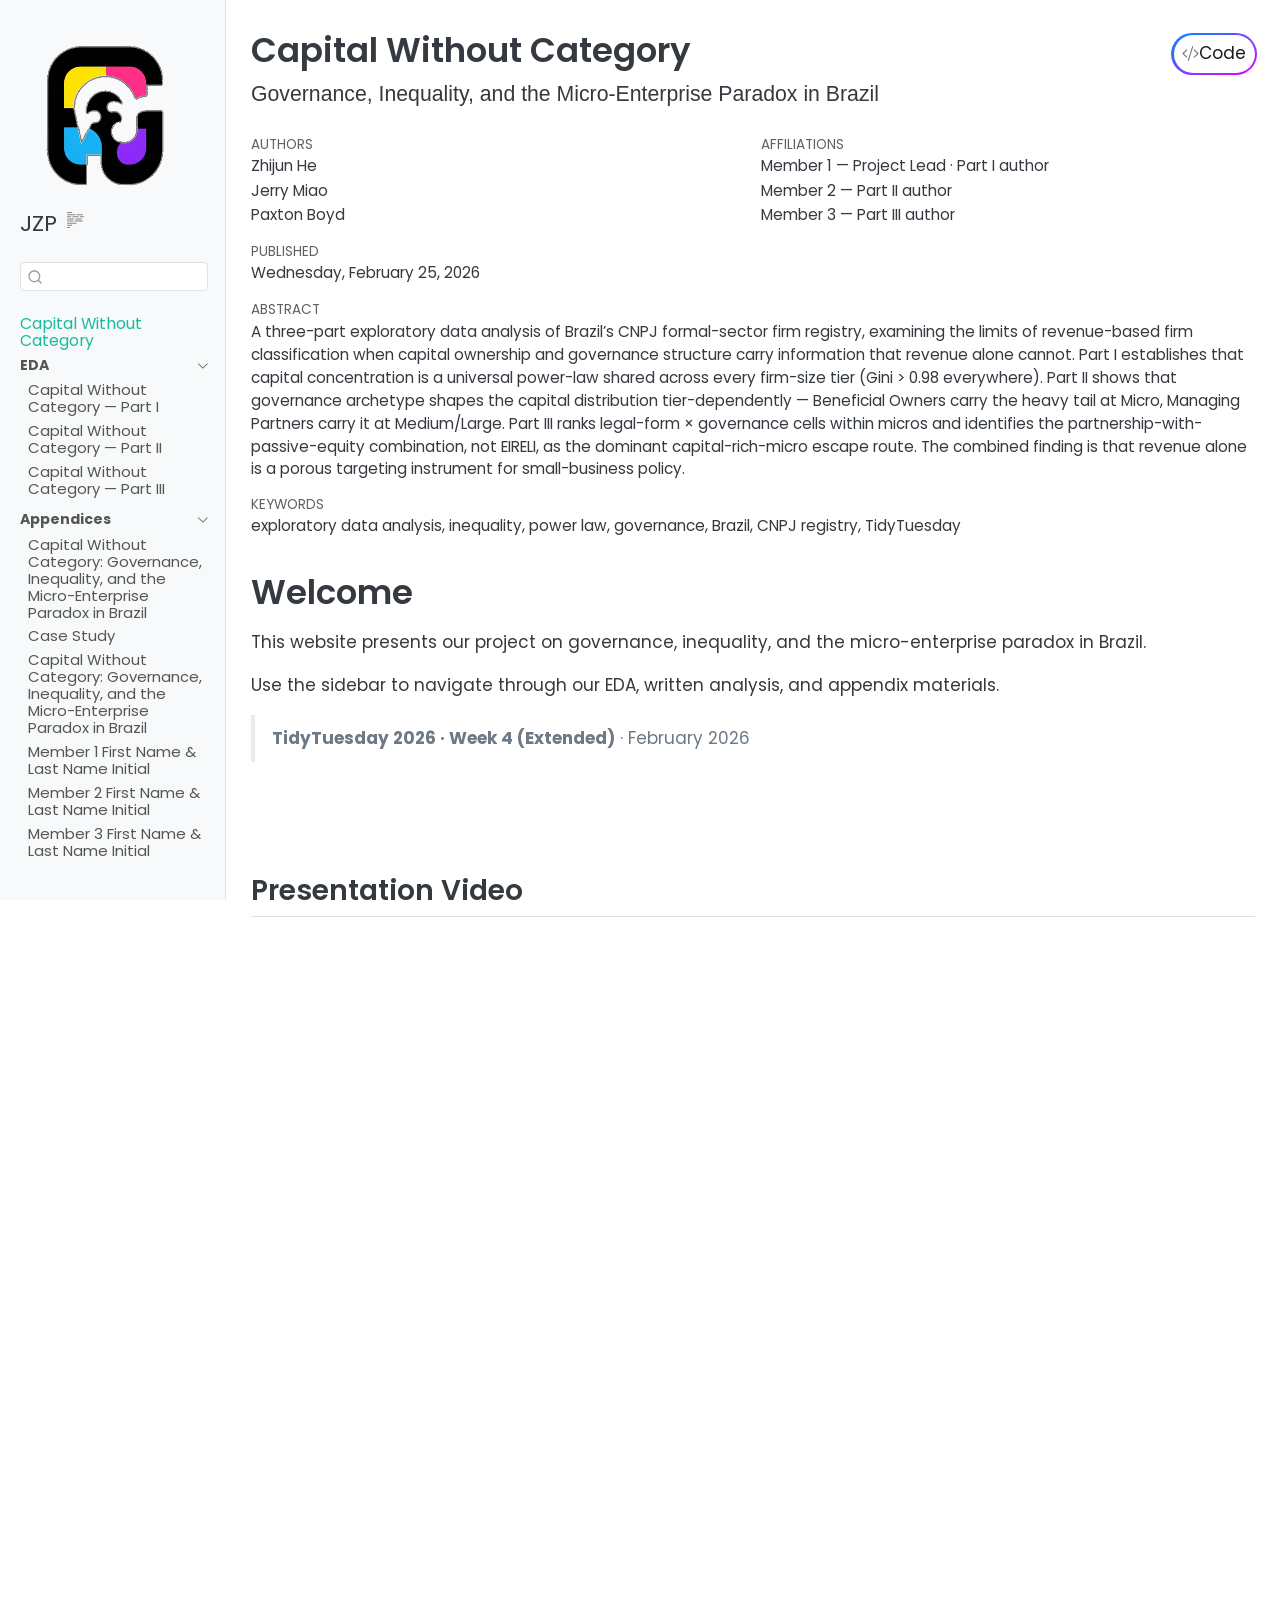
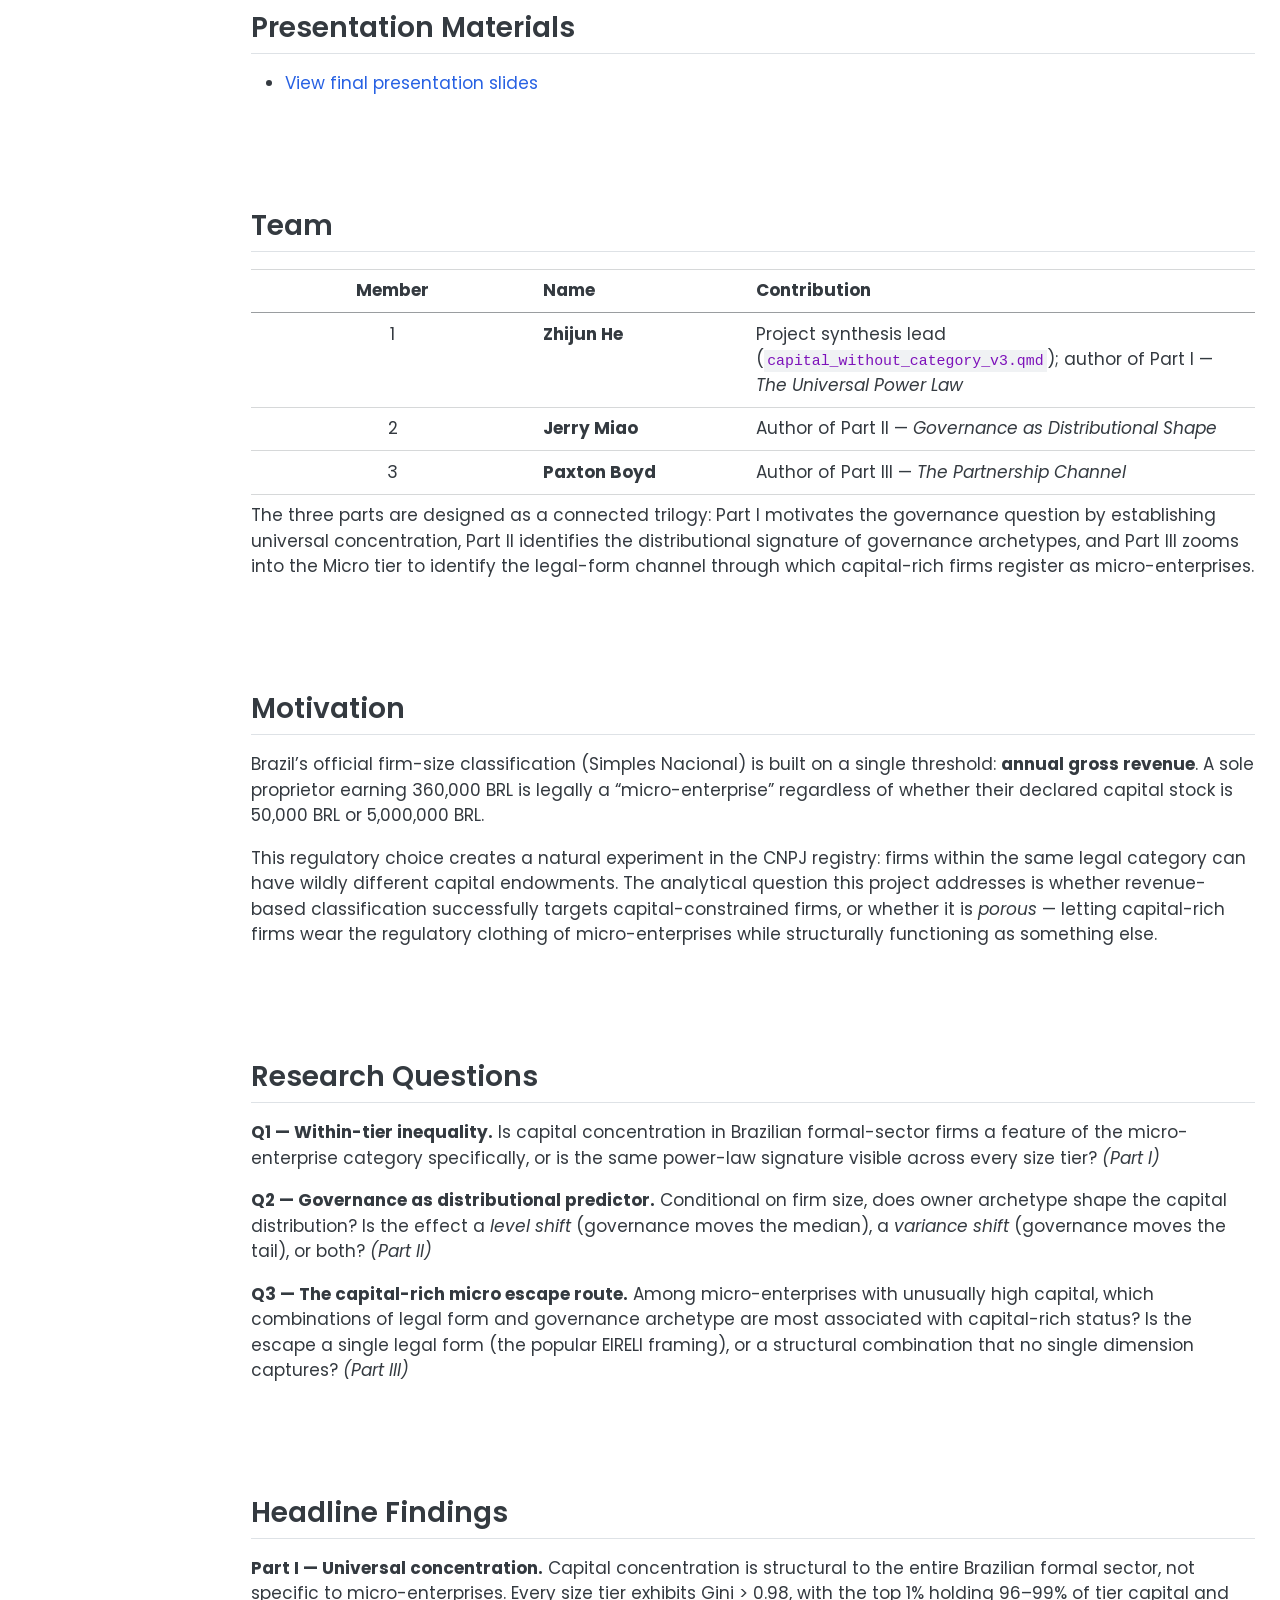
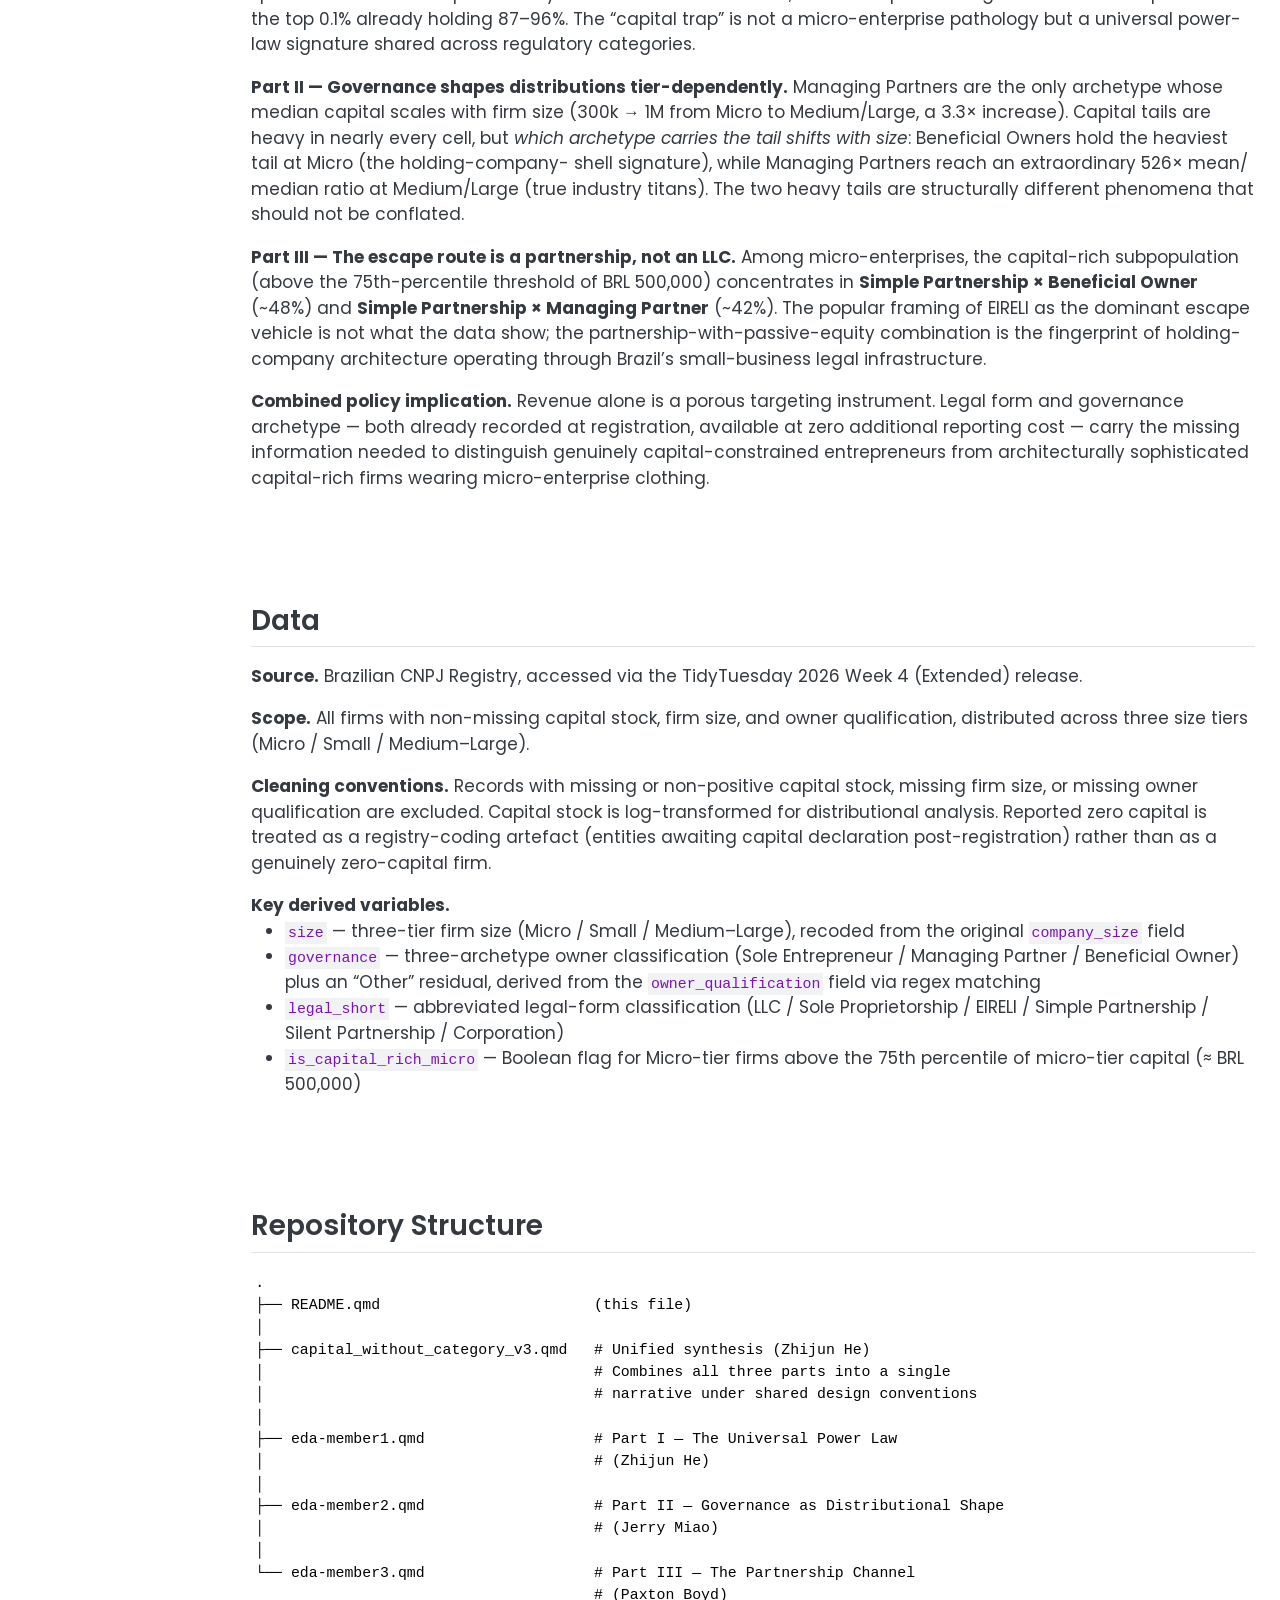
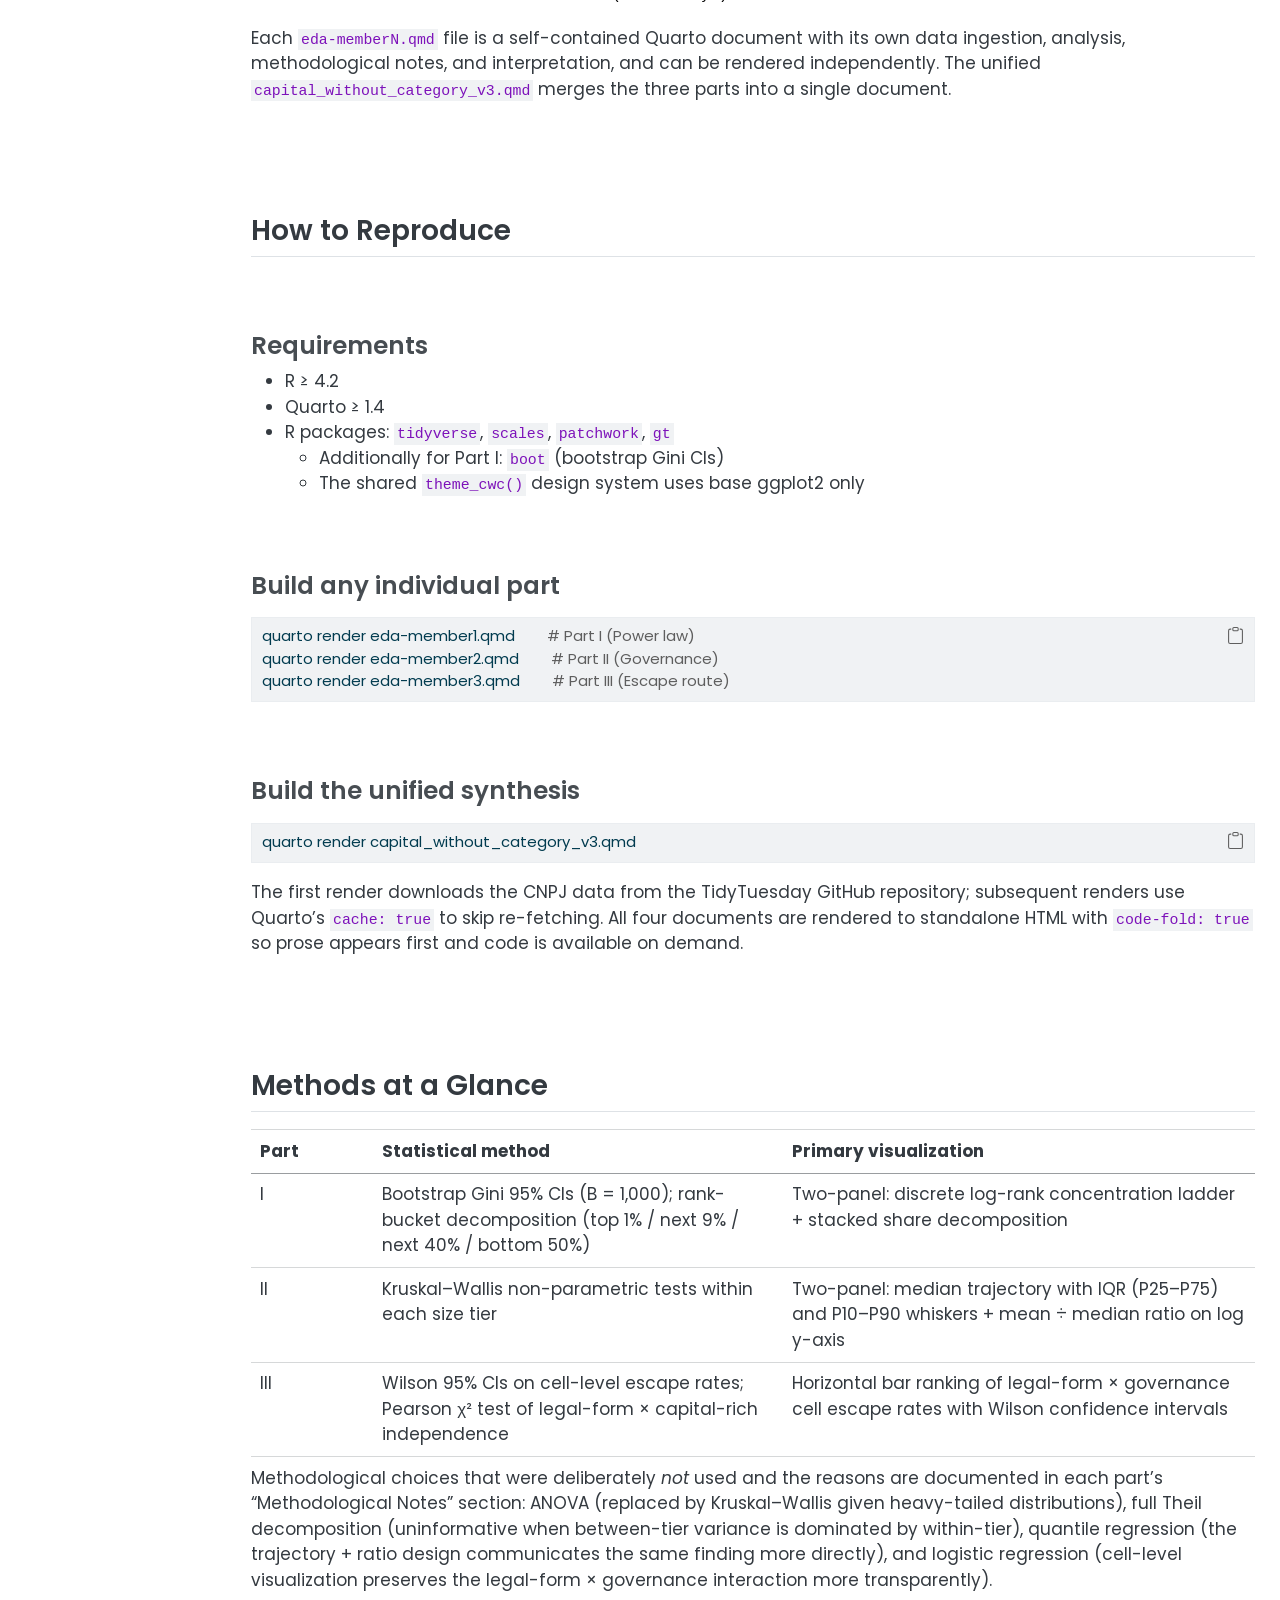
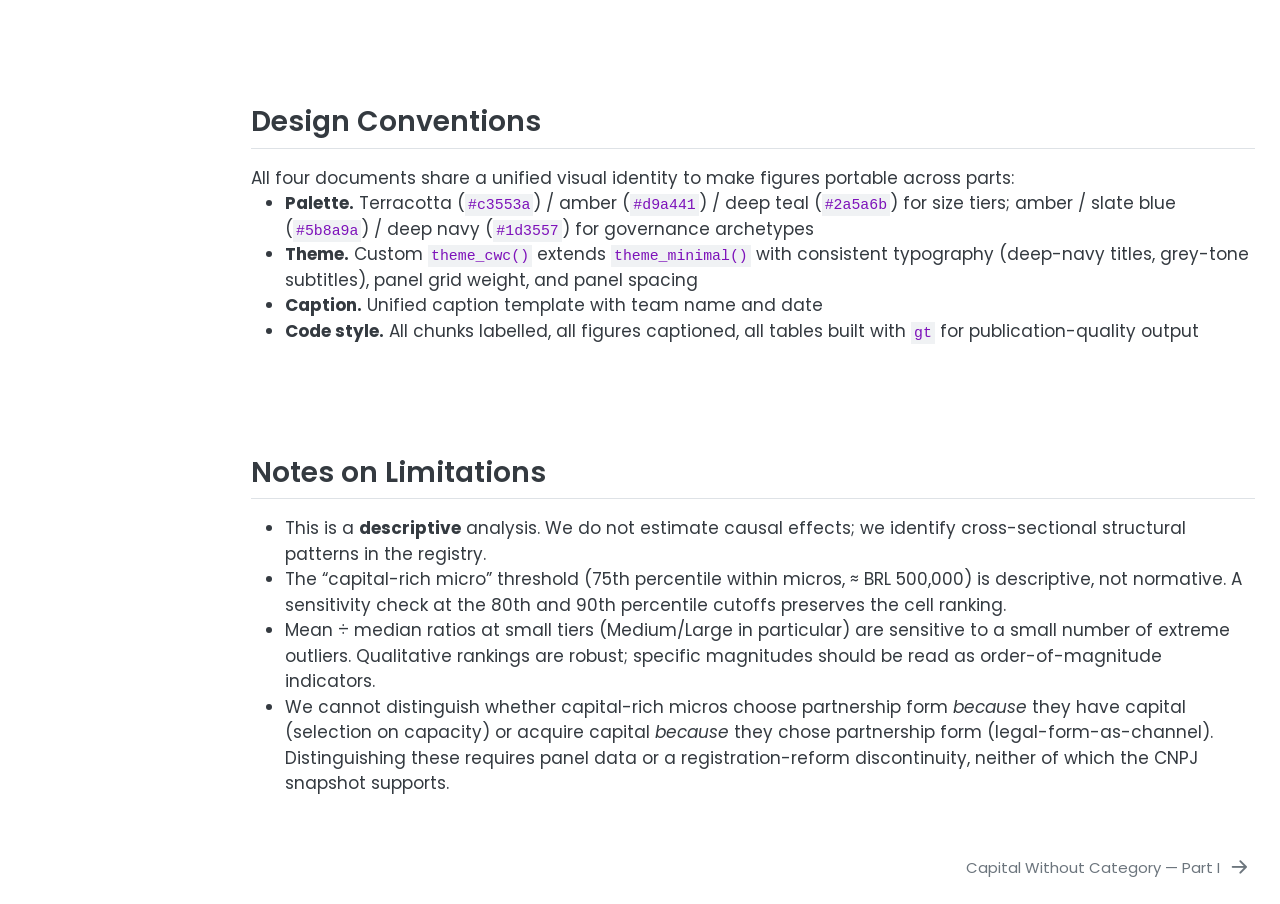
==== commit f76a7863: "Built site for gh-pages" ====
--- a/index.html
+++ b/index.html
@@ -238,6 +238,8 @@
   <ul class="collapse">
   <li><a href="#welcome" id="toc-welcome" class="nav-link active" data-scroll-target="#welcome">Welcome</a>
   <ul class="collapse">
+  <li><a href="#presentation-video" id="toc-presentation-video" class="nav-link" data-scroll-target="#presentation-video">Presentation Video</a></li>
+  <li><a href="#presentation-materials" id="toc-presentation-materials" class="nav-link" data-scroll-target="#presentation-materials">Presentation Materials</a></li>
   <li><a href="#team" id="toc-team" class="nav-link" data-scroll-target="#team">Team</a></li>
   <li><a href="#motivation" id="toc-motivation" class="nav-link" data-scroll-target="#motivation">Motivation</a></li>
   <li><a href="#research-questions" id="toc-research-questions" class="nav-link" data-scroll-target="#research-questions">Research Questions</a></li>
@@ -333,6 +335,16 @@
 <blockquote class="blockquote">
 <p><strong>TidyTuesday 2026 · Week 4 (Extended)</strong> · February 2026</p>
 </blockquote>
+<section id="presentation-video" class="level2">
+<h2 class="anchored" data-anchor-id="presentation-video">Presentation Video</h2>
+<div class="quarto-video ratio ratio-16x9"><iframe data-external="1" src="https://www.youtube.com/embed/ztqXGVTrCgs" title="" frameborder="0" allow="accelerometer; autoplay; clipboard-write; encrypted-media; gyroscope; picture-in-picture" allowfullscreen=""></iframe></div>
+</section>
+<section id="presentation-materials" class="level2">
+<h2 class="anchored" data-anchor-id="presentation-materials">Presentation Materials</h2>
+<ul>
+<li><a href="assets/slides/capital-without-category-final-slides.pdf">View final presentation slides</a></li>
+</ul>
+</section>
 <section id="team" class="level2">
 <h2 class="anchored" data-anchor-id="team">Team</h2>
 <table class="caption-top table">
@@ -1019,213 +1031,222 @@
 <span id="cb4-52"><a href="#cb4-52" aria-hidden="true" tabindex="-1"></a></span>
 <span id="cb4-53"><a href="#cb4-53" aria-hidden="true" tabindex="-1"></a><span class="at">&gt; **TidyTuesday 2026 · Week 4 (Extended)** · February 2026</span></span>
 <span id="cb4-54"><a href="#cb4-54" aria-hidden="true" tabindex="-1"></a></span>
-<span id="cb4-55"><a href="#cb4-55" aria-hidden="true" tabindex="-1"></a><span class="fu">## Team</span></span>
+<span id="cb4-55"><a href="#cb4-55" aria-hidden="true" tabindex="-1"></a><span class="fu">## Presentation Video</span></span>
 <span id="cb4-56"><a href="#cb4-56" aria-hidden="true" tabindex="-1"></a></span>
-<span id="cb4-57"><a href="#cb4-57" aria-hidden="true" tabindex="-1"></a><span class="pp">|</span> Member <span class="pp">|</span> Name <span class="pp">|</span> Contribution <span class="pp">|</span></span>
-<span id="cb4-58"><a href="#cb4-58" aria-hidden="true" tabindex="-1"></a><span class="pp">|:------:|:-----|:-------------|</span></span>
-<span id="cb4-59"><a href="#cb4-59" aria-hidden="true" tabindex="-1"></a><span class="pp">|</span> 1 <span class="pp">|</span> **Zhijun He** <span class="pp">|</span> Project synthesis lead (<span class="in">`capital_without_category_v3.qmd`</span>); author of Part I — *The Universal Power Law* <span class="pp">|</span></span>
-<span id="cb4-60"><a href="#cb4-60" aria-hidden="true" tabindex="-1"></a><span class="pp">|</span> 2 <span class="pp">|</span> **Jerry Miao** <span class="pp">|</span> Author of Part II — *Governance as Distributional Shape* <span class="pp">|</span></span>
-<span id="cb4-61"><a href="#cb4-61" aria-hidden="true" tabindex="-1"></a><span class="pp">|</span> 3 <span class="pp">|</span> **Paxton Boyd** <span class="pp">|</span> Author of Part III — *The Partnership Channel* <span class="pp">|</span></span>
-<span id="cb4-62"><a href="#cb4-62" aria-hidden="true" tabindex="-1"></a></span>
-<span id="cb4-63"><a href="#cb4-63" aria-hidden="true" tabindex="-1"></a>The three parts are designed as a connected trilogy: Part I motivates the</span>
-<span id="cb4-64"><a href="#cb4-64" aria-hidden="true" tabindex="-1"></a>governance question by establishing universal concentration, Part II identifies</span>
-<span id="cb4-65"><a href="#cb4-65" aria-hidden="true" tabindex="-1"></a>the distributional signature of governance archetypes, and Part III zooms into</span>
-<span id="cb4-66"><a href="#cb4-66" aria-hidden="true" tabindex="-1"></a>the Micro tier to identify the legal-form channel through which capital-rich</span>
-<span id="cb4-67"><a href="#cb4-67" aria-hidden="true" tabindex="-1"></a>firms register as micro-enterprises.</span>
-<span id="cb4-68"><a href="#cb4-68" aria-hidden="true" tabindex="-1"></a></span>
-<span id="cb4-69"><a href="#cb4-69" aria-hidden="true" tabindex="-1"></a><span class="fu">## Motivation</span></span>
-<span id="cb4-70"><a href="#cb4-70" aria-hidden="true" tabindex="-1"></a></span>
-<span id="cb4-71"><a href="#cb4-71" aria-hidden="true" tabindex="-1"></a>Brazil's official firm-size classification (Simples Nacional) is built on a</span>
-<span id="cb4-72"><a href="#cb4-72" aria-hidden="true" tabindex="-1"></a>single threshold: **annual gross revenue**. A sole proprietor earning 360,000</span>
-<span id="cb4-73"><a href="#cb4-73" aria-hidden="true" tabindex="-1"></a>BRL is legally a "micro-enterprise" regardless of whether their declared</span>
-<span id="cb4-74"><a href="#cb4-74" aria-hidden="true" tabindex="-1"></a>capital stock is 50,000 BRL or 5,000,000 BRL.</span>
-<span id="cb4-75"><a href="#cb4-75" aria-hidden="true" tabindex="-1"></a></span>
-<span id="cb4-76"><a href="#cb4-76" aria-hidden="true" tabindex="-1"></a>This regulatory choice creates a natural experiment in the CNPJ registry: firms</span>
-<span id="cb4-77"><a href="#cb4-77" aria-hidden="true" tabindex="-1"></a>within the same legal category can have wildly different capital endowments.</span>
-<span id="cb4-78"><a href="#cb4-78" aria-hidden="true" tabindex="-1"></a>The analytical question this project addresses is whether revenue-based</span>
-<span id="cb4-79"><a href="#cb4-79" aria-hidden="true" tabindex="-1"></a>classification successfully targets capital-constrained firms, or whether it is</span>
-<span id="cb4-80"><a href="#cb4-80" aria-hidden="true" tabindex="-1"></a>*porous* — letting capital-rich firms wear the regulatory clothing of</span>
-<span id="cb4-81"><a href="#cb4-81" aria-hidden="true" tabindex="-1"></a>micro-enterprises while structurally functioning as something else.</span>
-<span id="cb4-82"><a href="#cb4-82" aria-hidden="true" tabindex="-1"></a></span>
-<span id="cb4-83"><a href="#cb4-83" aria-hidden="true" tabindex="-1"></a><span class="fu">## Research Questions</span></span>
+<span id="cb4-57"><a href="#cb4-57" aria-hidden="true" tabindex="-1"></a>{{&lt; video https://youtu.be/ztqXGVTrCgs aspect-ratio="16x9" &gt;}}</span>
+<span id="cb4-58"><a href="#cb4-58" aria-hidden="true" tabindex="-1"></a></span>
+<span id="cb4-59"><a href="#cb4-59" aria-hidden="true" tabindex="-1"></a></span>
+<span id="cb4-60"><a href="#cb4-60" aria-hidden="true" tabindex="-1"></a><span class="fu">## Presentation Materials</span></span>
+<span id="cb4-61"><a href="#cb4-61" aria-hidden="true" tabindex="-1"></a></span>
+<span id="cb4-62"><a href="#cb4-62" aria-hidden="true" tabindex="-1"></a><span class="ss">- </span><span class="co">[</span><span class="ot">View final presentation slides</span><span class="co">](assets/slides/capital-without-category-final-slides.pdf)</span></span>
+<span id="cb4-63"><a href="#cb4-63" aria-hidden="true" tabindex="-1"></a></span>
+<span id="cb4-64"><a href="#cb4-64" aria-hidden="true" tabindex="-1"></a><span class="fu">## Team</span></span>
+<span id="cb4-65"><a href="#cb4-65" aria-hidden="true" tabindex="-1"></a></span>
+<span id="cb4-66"><a href="#cb4-66" aria-hidden="true" tabindex="-1"></a><span class="pp">|</span> Member <span class="pp">|</span> Name <span class="pp">|</span> Contribution <span class="pp">|</span></span>
+<span id="cb4-67"><a href="#cb4-67" aria-hidden="true" tabindex="-1"></a><span class="pp">|:------:|:-----|:-------------|</span></span>
+<span id="cb4-68"><a href="#cb4-68" aria-hidden="true" tabindex="-1"></a><span class="pp">|</span> 1 <span class="pp">|</span> **Zhijun He** <span class="pp">|</span> Project synthesis lead (<span class="in">`capital_without_category_v3.qmd`</span>); author of Part I — *The Universal Power Law* <span class="pp">|</span></span>
+<span id="cb4-69"><a href="#cb4-69" aria-hidden="true" tabindex="-1"></a><span class="pp">|</span> 2 <span class="pp">|</span> **Jerry Miao** <span class="pp">|</span> Author of Part II — *Governance as Distributional Shape* <span class="pp">|</span></span>
+<span id="cb4-70"><a href="#cb4-70" aria-hidden="true" tabindex="-1"></a><span class="pp">|</span> 3 <span class="pp">|</span> **Paxton Boyd** <span class="pp">|</span> Author of Part III — *The Partnership Channel* <span class="pp">|</span></span>
+<span id="cb4-71"><a href="#cb4-71" aria-hidden="true" tabindex="-1"></a></span>
+<span id="cb4-72"><a href="#cb4-72" aria-hidden="true" tabindex="-1"></a>The three parts are designed as a connected trilogy: Part I motivates the</span>
+<span id="cb4-73"><a href="#cb4-73" aria-hidden="true" tabindex="-1"></a>governance question by establishing universal concentration, Part II identifies</span>
+<span id="cb4-74"><a href="#cb4-74" aria-hidden="true" tabindex="-1"></a>the distributional signature of governance archetypes, and Part III zooms into</span>
+<span id="cb4-75"><a href="#cb4-75" aria-hidden="true" tabindex="-1"></a>the Micro tier to identify the legal-form channel through which capital-rich</span>
+<span id="cb4-76"><a href="#cb4-76" aria-hidden="true" tabindex="-1"></a>firms register as micro-enterprises.</span>
+<span id="cb4-77"><a href="#cb4-77" aria-hidden="true" tabindex="-1"></a></span>
+<span id="cb4-78"><a href="#cb4-78" aria-hidden="true" tabindex="-1"></a><span class="fu">## Motivation</span></span>
+<span id="cb4-79"><a href="#cb4-79" aria-hidden="true" tabindex="-1"></a></span>
+<span id="cb4-80"><a href="#cb4-80" aria-hidden="true" tabindex="-1"></a>Brazil's official firm-size classification (Simples Nacional) is built on a</span>
+<span id="cb4-81"><a href="#cb4-81" aria-hidden="true" tabindex="-1"></a>single threshold: **annual gross revenue**. A sole proprietor earning 360,000</span>
+<span id="cb4-82"><a href="#cb4-82" aria-hidden="true" tabindex="-1"></a>BRL is legally a "micro-enterprise" regardless of whether their declared</span>
+<span id="cb4-83"><a href="#cb4-83" aria-hidden="true" tabindex="-1"></a>capital stock is 50,000 BRL or 5,000,000 BRL.</span>
 <span id="cb4-84"><a href="#cb4-84" aria-hidden="true" tabindex="-1"></a></span>
-<span id="cb4-85"><a href="#cb4-85" aria-hidden="true" tabindex="-1"></a>**Q1 — Within-tier inequality.** Is capital concentration in Brazilian</span>
-<span id="cb4-86"><a href="#cb4-86" aria-hidden="true" tabindex="-1"></a>formal-sector firms a feature of the micro-enterprise category specifically, or</span>
-<span id="cb4-87"><a href="#cb4-87" aria-hidden="true" tabindex="-1"></a>is the same power-law signature visible across every size tier? *(Part I)*</span>
-<span id="cb4-88"><a href="#cb4-88" aria-hidden="true" tabindex="-1"></a></span>
-<span id="cb4-89"><a href="#cb4-89" aria-hidden="true" tabindex="-1"></a>**Q2 — Governance as distributional predictor.** Conditional on firm size, does</span>
-<span id="cb4-90"><a href="#cb4-90" aria-hidden="true" tabindex="-1"></a>owner archetype shape the capital distribution? Is the effect a *level shift*</span>
-<span id="cb4-91"><a href="#cb4-91" aria-hidden="true" tabindex="-1"></a>(governance moves the median), a *variance shift* (governance moves the tail),</span>
-<span id="cb4-92"><a href="#cb4-92" aria-hidden="true" tabindex="-1"></a>or both? *(Part II)*</span>
+<span id="cb4-85"><a href="#cb4-85" aria-hidden="true" tabindex="-1"></a>This regulatory choice creates a natural experiment in the CNPJ registry: firms</span>
+<span id="cb4-86"><a href="#cb4-86" aria-hidden="true" tabindex="-1"></a>within the same legal category can have wildly different capital endowments.</span>
+<span id="cb4-87"><a href="#cb4-87" aria-hidden="true" tabindex="-1"></a>The analytical question this project addresses is whether revenue-based</span>
+<span id="cb4-88"><a href="#cb4-88" aria-hidden="true" tabindex="-1"></a>classification successfully targets capital-constrained firms, or whether it is</span>
+<span id="cb4-89"><a href="#cb4-89" aria-hidden="true" tabindex="-1"></a>*porous* — letting capital-rich firms wear the regulatory clothing of</span>
+<span id="cb4-90"><a href="#cb4-90" aria-hidden="true" tabindex="-1"></a>micro-enterprises while structurally functioning as something else.</span>
+<span id="cb4-91"><a href="#cb4-91" aria-hidden="true" tabindex="-1"></a></span>
+<span id="cb4-92"><a href="#cb4-92" aria-hidden="true" tabindex="-1"></a><span class="fu">## Research Questions</span></span>
 <span id="cb4-93"><a href="#cb4-93" aria-hidden="true" tabindex="-1"></a></span>
-<span id="cb4-94"><a href="#cb4-94" aria-hidden="true" tabindex="-1"></a>**Q3 — The capital-rich micro escape route.** Among micro-enterprises with</span>
-<span id="cb4-95"><a href="#cb4-95" aria-hidden="true" tabindex="-1"></a>unusually high capital, which combinations of legal form and governance</span>
-<span id="cb4-96"><a href="#cb4-96" aria-hidden="true" tabindex="-1"></a>archetype are most associated with capital-rich status? Is the escape a single</span>
-<span id="cb4-97"><a href="#cb4-97" aria-hidden="true" tabindex="-1"></a>legal form (the popular EIRELI framing), or a structural combination that no</span>
-<span id="cb4-98"><a href="#cb4-98" aria-hidden="true" tabindex="-1"></a>single dimension captures? *(Part III)*</span>
-<span id="cb4-99"><a href="#cb4-99" aria-hidden="true" tabindex="-1"></a></span>
-<span id="cb4-100"><a href="#cb4-100" aria-hidden="true" tabindex="-1"></a><span class="fu">## Headline Findings</span></span>
-<span id="cb4-101"><a href="#cb4-101" aria-hidden="true" tabindex="-1"></a></span>
-<span id="cb4-102"><a href="#cb4-102" aria-hidden="true" tabindex="-1"></a>**Part I — Universal concentration.** Capital concentration is structural to</span>
-<span id="cb4-103"><a href="#cb4-103" aria-hidden="true" tabindex="-1"></a>the entire Brazilian formal sector, not specific to micro-enterprises. Every</span>
-<span id="cb4-104"><a href="#cb4-104" aria-hidden="true" tabindex="-1"></a>size tier exhibits Gini &gt; 0.98, with the top 1% holding 96–99% of tier capital</span>
-<span id="cb4-105"><a href="#cb4-105" aria-hidden="true" tabindex="-1"></a>and the top 0.1% already holding 87–96%. The "capital trap" is not a</span>
-<span id="cb4-106"><a href="#cb4-106" aria-hidden="true" tabindex="-1"></a>micro-enterprise pathology but a universal power-law signature shared across</span>
-<span id="cb4-107"><a href="#cb4-107" aria-hidden="true" tabindex="-1"></a>regulatory categories.</span>
+<span id="cb4-94"><a href="#cb4-94" aria-hidden="true" tabindex="-1"></a>**Q1 — Within-tier inequality.** Is capital concentration in Brazilian</span>
+<span id="cb4-95"><a href="#cb4-95" aria-hidden="true" tabindex="-1"></a>formal-sector firms a feature of the micro-enterprise category specifically, or</span>
+<span id="cb4-96"><a href="#cb4-96" aria-hidden="true" tabindex="-1"></a>is the same power-law signature visible across every size tier? *(Part I)*</span>
+<span id="cb4-97"><a href="#cb4-97" aria-hidden="true" tabindex="-1"></a></span>
+<span id="cb4-98"><a href="#cb4-98" aria-hidden="true" tabindex="-1"></a>**Q2 — Governance as distributional predictor.** Conditional on firm size, does</span>
+<span id="cb4-99"><a href="#cb4-99" aria-hidden="true" tabindex="-1"></a>owner archetype shape the capital distribution? Is the effect a *level shift*</span>
+<span id="cb4-100"><a href="#cb4-100" aria-hidden="true" tabindex="-1"></a>(governance moves the median), a *variance shift* (governance moves the tail),</span>
+<span id="cb4-101"><a href="#cb4-101" aria-hidden="true" tabindex="-1"></a>or both? *(Part II)*</span>
+<span id="cb4-102"><a href="#cb4-102" aria-hidden="true" tabindex="-1"></a></span>
+<span id="cb4-103"><a href="#cb4-103" aria-hidden="true" tabindex="-1"></a>**Q3 — The capital-rich micro escape route.** Among micro-enterprises with</span>
+<span id="cb4-104"><a href="#cb4-104" aria-hidden="true" tabindex="-1"></a>unusually high capital, which combinations of legal form and governance</span>
+<span id="cb4-105"><a href="#cb4-105" aria-hidden="true" tabindex="-1"></a>archetype are most associated with capital-rich status? Is the escape a single</span>
+<span id="cb4-106"><a href="#cb4-106" aria-hidden="true" tabindex="-1"></a>legal form (the popular EIRELI framing), or a structural combination that no</span>
+<span id="cb4-107"><a href="#cb4-107" aria-hidden="true" tabindex="-1"></a>single dimension captures? *(Part III)*</span>
 <span id="cb4-108"><a href="#cb4-108" aria-hidden="true" tabindex="-1"></a></span>
-<span id="cb4-109"><a href="#cb4-109" aria-hidden="true" tabindex="-1"></a>**Part II — Governance shapes distributions tier-dependently.** Managing</span>
-<span id="cb4-110"><a href="#cb4-110" aria-hidden="true" tabindex="-1"></a>Partners are the only archetype whose median capital scales with firm size</span>
-<span id="cb4-111"><a href="#cb4-111" aria-hidden="true" tabindex="-1"></a>(300k → 1M from Micro to Medium/Large, a 3.3× increase). Capital tails are</span>
-<span id="cb4-112"><a href="#cb4-112" aria-hidden="true" tabindex="-1"></a>heavy in nearly every cell, but *which archetype carries the tail shifts with</span>
-<span id="cb4-113"><a href="#cb4-113" aria-hidden="true" tabindex="-1"></a>size*: Beneficial Owners hold the heaviest tail at Micro (the holding-company-</span>
-<span id="cb4-114"><a href="#cb4-114" aria-hidden="true" tabindex="-1"></a>shell signature), while Managing Partners reach an extraordinary 526× mean/</span>
-<span id="cb4-115"><a href="#cb4-115" aria-hidden="true" tabindex="-1"></a>median ratio at Medium/Large (true industry titans). The two heavy tails are</span>
-<span id="cb4-116"><a href="#cb4-116" aria-hidden="true" tabindex="-1"></a>structurally different phenomena that should not be conflated.</span>
+<span id="cb4-109"><a href="#cb4-109" aria-hidden="true" tabindex="-1"></a><span class="fu">## Headline Findings</span></span>
+<span id="cb4-110"><a href="#cb4-110" aria-hidden="true" tabindex="-1"></a></span>
+<span id="cb4-111"><a href="#cb4-111" aria-hidden="true" tabindex="-1"></a>**Part I — Universal concentration.** Capital concentration is structural to</span>
+<span id="cb4-112"><a href="#cb4-112" aria-hidden="true" tabindex="-1"></a>the entire Brazilian formal sector, not specific to micro-enterprises. Every</span>
+<span id="cb4-113"><a href="#cb4-113" aria-hidden="true" tabindex="-1"></a>size tier exhibits Gini &gt; 0.98, with the top 1% holding 96–99% of tier capital</span>
+<span id="cb4-114"><a href="#cb4-114" aria-hidden="true" tabindex="-1"></a>and the top 0.1% already holding 87–96%. The "capital trap" is not a</span>
+<span id="cb4-115"><a href="#cb4-115" aria-hidden="true" tabindex="-1"></a>micro-enterprise pathology but a universal power-law signature shared across</span>
+<span id="cb4-116"><a href="#cb4-116" aria-hidden="true" tabindex="-1"></a>regulatory categories.</span>
 <span id="cb4-117"><a href="#cb4-117" aria-hidden="true" tabindex="-1"></a></span>
-<span id="cb4-118"><a href="#cb4-118" aria-hidden="true" tabindex="-1"></a>**Part III — The escape route is a partnership, not an LLC.** Among</span>
-<span id="cb4-119"><a href="#cb4-119" aria-hidden="true" tabindex="-1"></a>micro-enterprises, the capital-rich subpopulation (above the 75th-percentile</span>
-<span id="cb4-120"><a href="#cb4-120" aria-hidden="true" tabindex="-1"></a>threshold of BRL 500,000) concentrates in **Simple Partnership × Beneficial</span>
-<span id="cb4-121"><a href="#cb4-121" aria-hidden="true" tabindex="-1"></a>Owner** (~48%) and **Simple Partnership × Managing Partner** (~42%). The</span>
-<span id="cb4-122"><a href="#cb4-122" aria-hidden="true" tabindex="-1"></a>popular framing of EIRELI as the dominant escape vehicle is not what the data</span>
-<span id="cb4-123"><a href="#cb4-123" aria-hidden="true" tabindex="-1"></a>show; the partnership-with-passive-equity combination is the fingerprint of</span>
-<span id="cb4-124"><a href="#cb4-124" aria-hidden="true" tabindex="-1"></a>holding-company architecture operating through Brazil's small-business legal</span>
-<span id="cb4-125"><a href="#cb4-125" aria-hidden="true" tabindex="-1"></a>infrastructure.</span>
+<span id="cb4-118"><a href="#cb4-118" aria-hidden="true" tabindex="-1"></a>**Part II — Governance shapes distributions tier-dependently.** Managing</span>
+<span id="cb4-119"><a href="#cb4-119" aria-hidden="true" tabindex="-1"></a>Partners are the only archetype whose median capital scales with firm size</span>
+<span id="cb4-120"><a href="#cb4-120" aria-hidden="true" tabindex="-1"></a>(300k → 1M from Micro to Medium/Large, a 3.3× increase). Capital tails are</span>
+<span id="cb4-121"><a href="#cb4-121" aria-hidden="true" tabindex="-1"></a>heavy in nearly every cell, but *which archetype carries the tail shifts with</span>
+<span id="cb4-122"><a href="#cb4-122" aria-hidden="true" tabindex="-1"></a>size*: Beneficial Owners hold the heaviest tail at Micro (the holding-company-</span>
+<span id="cb4-123"><a href="#cb4-123" aria-hidden="true" tabindex="-1"></a>shell signature), while Managing Partners reach an extraordinary 526× mean/</span>
+<span id="cb4-124"><a href="#cb4-124" aria-hidden="true" tabindex="-1"></a>median ratio at Medium/Large (true industry titans). The two heavy tails are</span>
+<span id="cb4-125"><a href="#cb4-125" aria-hidden="true" tabindex="-1"></a>structurally different phenomena that should not be conflated.</span>
 <span id="cb4-126"><a href="#cb4-126" aria-hidden="true" tabindex="-1"></a></span>
-<span id="cb4-127"><a href="#cb4-127" aria-hidden="true" tabindex="-1"></a>**Combined policy implication.** Revenue alone is a porous targeting</span>
-<span id="cb4-128"><a href="#cb4-128" aria-hidden="true" tabindex="-1"></a>instrument. Legal form and governance archetype — both already recorded at</span>
-<span id="cb4-129"><a href="#cb4-129" aria-hidden="true" tabindex="-1"></a>registration, available at zero additional reporting cost — carry the missing</span>
-<span id="cb4-130"><a href="#cb4-130" aria-hidden="true" tabindex="-1"></a>information needed to distinguish genuinely capital-constrained entrepreneurs</span>
-<span id="cb4-131"><a href="#cb4-131" aria-hidden="true" tabindex="-1"></a>from architecturally sophisticated capital-rich firms wearing micro-enterprise</span>
-<span id="cb4-132"><a href="#cb4-132" aria-hidden="true" tabindex="-1"></a>clothing.</span>
-<span id="cb4-133"><a href="#cb4-133" aria-hidden="true" tabindex="-1"></a></span>
-<span id="cb4-134"><a href="#cb4-134" aria-hidden="true" tabindex="-1"></a><span class="fu">## Data</span></span>
+<span id="cb4-127"><a href="#cb4-127" aria-hidden="true" tabindex="-1"></a>**Part III — The escape route is a partnership, not an LLC.** Among</span>
+<span id="cb4-128"><a href="#cb4-128" aria-hidden="true" tabindex="-1"></a>micro-enterprises, the capital-rich subpopulation (above the 75th-percentile</span>
+<span id="cb4-129"><a href="#cb4-129" aria-hidden="true" tabindex="-1"></a>threshold of BRL 500,000) concentrates in **Simple Partnership × Beneficial</span>
+<span id="cb4-130"><a href="#cb4-130" aria-hidden="true" tabindex="-1"></a>Owner** (~48%) and **Simple Partnership × Managing Partner** (~42%). The</span>
+<span id="cb4-131"><a href="#cb4-131" aria-hidden="true" tabindex="-1"></a>popular framing of EIRELI as the dominant escape vehicle is not what the data</span>
+<span id="cb4-132"><a href="#cb4-132" aria-hidden="true" tabindex="-1"></a>show; the partnership-with-passive-equity combination is the fingerprint of</span>
+<span id="cb4-133"><a href="#cb4-133" aria-hidden="true" tabindex="-1"></a>holding-company architecture operating through Brazil's small-business legal</span>
+<span id="cb4-134"><a href="#cb4-134" aria-hidden="true" tabindex="-1"></a>infrastructure.</span>
 <span id="cb4-135"><a href="#cb4-135" aria-hidden="true" tabindex="-1"></a></span>
-<span id="cb4-136"><a href="#cb4-136" aria-hidden="true" tabindex="-1"></a>**Source.** Brazilian CNPJ Registry, accessed via the TidyTuesday 2026 Week 4</span>
-<span id="cb4-137"><a href="#cb4-137" aria-hidden="true" tabindex="-1"></a>(Extended) release.</span>
-<span id="cb4-138"><a href="#cb4-138" aria-hidden="true" tabindex="-1"></a></span>
-<span id="cb4-139"><a href="#cb4-139" aria-hidden="true" tabindex="-1"></a>**Scope.** All firms with non-missing capital stock, firm size, and owner</span>
-<span id="cb4-140"><a href="#cb4-140" aria-hidden="true" tabindex="-1"></a>qualification, distributed across three size tiers (Micro / Small /</span>
-<span id="cb4-141"><a href="#cb4-141" aria-hidden="true" tabindex="-1"></a>Medium–Large).</span>
+<span id="cb4-136"><a href="#cb4-136" aria-hidden="true" tabindex="-1"></a>**Combined policy implication.** Revenue alone is a porous targeting</span>
+<span id="cb4-137"><a href="#cb4-137" aria-hidden="true" tabindex="-1"></a>instrument. Legal form and governance archetype — both already recorded at</span>
+<span id="cb4-138"><a href="#cb4-138" aria-hidden="true" tabindex="-1"></a>registration, available at zero additional reporting cost — carry the missing</span>
+<span id="cb4-139"><a href="#cb4-139" aria-hidden="true" tabindex="-1"></a>information needed to distinguish genuinely capital-constrained entrepreneurs</span>
+<span id="cb4-140"><a href="#cb4-140" aria-hidden="true" tabindex="-1"></a>from architecturally sophisticated capital-rich firms wearing micro-enterprise</span>
+<span id="cb4-141"><a href="#cb4-141" aria-hidden="true" tabindex="-1"></a>clothing.</span>
 <span id="cb4-142"><a href="#cb4-142" aria-hidden="true" tabindex="-1"></a></span>
-<span id="cb4-143"><a href="#cb4-143" aria-hidden="true" tabindex="-1"></a>**Cleaning conventions.** Records with missing or non-positive capital stock,</span>
-<span id="cb4-144"><a href="#cb4-144" aria-hidden="true" tabindex="-1"></a>missing firm size, or missing owner qualification are excluded. Capital stock</span>
-<span id="cb4-145"><a href="#cb4-145" aria-hidden="true" tabindex="-1"></a>is log-transformed for distributional analysis. Reported zero capital is</span>
-<span id="cb4-146"><a href="#cb4-146" aria-hidden="true" tabindex="-1"></a>treated as a registry-coding artefact (entities awaiting capital declaration</span>
-<span id="cb4-147"><a href="#cb4-147" aria-hidden="true" tabindex="-1"></a>post-registration) rather than as a genuinely zero-capital firm.</span>
-<span id="cb4-148"><a href="#cb4-148" aria-hidden="true" tabindex="-1"></a></span>
-<span id="cb4-149"><a href="#cb4-149" aria-hidden="true" tabindex="-1"></a>**Key derived variables.**</span>
-<span id="cb4-150"><a href="#cb4-150" aria-hidden="true" tabindex="-1"></a></span>
-<span id="cb4-151"><a href="#cb4-151" aria-hidden="true" tabindex="-1"></a><span class="ss">- </span><span class="in">`size`</span> — three-tier firm size (Micro / Small / Medium–Large), recoded from</span>
-<span id="cb4-152"><a href="#cb4-152" aria-hidden="true" tabindex="-1"></a>  the original <span class="in">`company_size`</span> field</span>
-<span id="cb4-153"><a href="#cb4-153" aria-hidden="true" tabindex="-1"></a><span class="ss">- </span><span class="in">`governance`</span> — three-archetype owner classification (Sole Entrepreneur /</span>
-<span id="cb4-154"><a href="#cb4-154" aria-hidden="true" tabindex="-1"></a>  Managing Partner / Beneficial Owner) plus an "Other" residual, derived from</span>
-<span id="cb4-155"><a href="#cb4-155" aria-hidden="true" tabindex="-1"></a>  the <span class="in">`owner_qualification`</span> field via regex matching</span>
-<span id="cb4-156"><a href="#cb4-156" aria-hidden="true" tabindex="-1"></a><span class="ss">- </span><span class="in">`legal_short`</span> — abbreviated legal-form classification (LLC / Sole</span>
-<span id="cb4-157"><a href="#cb4-157" aria-hidden="true" tabindex="-1"></a>  Proprietorship / EIRELI / Simple Partnership / Silent Partnership /</span>
-<span id="cb4-158"><a href="#cb4-158" aria-hidden="true" tabindex="-1"></a>  Corporation)</span>
-<span id="cb4-159"><a href="#cb4-159" aria-hidden="true" tabindex="-1"></a><span class="ss">- </span><span class="in">`is_capital_rich_micro`</span> — Boolean flag for Micro-tier firms above the 75th</span>
-<span id="cb4-160"><a href="#cb4-160" aria-hidden="true" tabindex="-1"></a>  percentile of micro-tier capital (≈ BRL 500,000)</span>
-<span id="cb4-161"><a href="#cb4-161" aria-hidden="true" tabindex="-1"></a></span>
-<span id="cb4-162"><a href="#cb4-162" aria-hidden="true" tabindex="-1"></a><span class="fu">## Repository Structure</span></span>
-<span id="cb4-163"><a href="#cb4-163" aria-hidden="true" tabindex="-1"></a></span>
-<span id="cb4-164"><a href="#cb4-164" aria-hidden="true" tabindex="-1"></a><span class="in">```</span></span>
-<span id="cb4-165"><a href="#cb4-165" aria-hidden="true" tabindex="-1"></a><span class="in">.</span></span>
-<span id="cb4-166"><a href="#cb4-166" aria-hidden="true" tabindex="-1"></a><span class="in">├── README.qmd                        (this file)</span></span>
-<span id="cb4-167"><a href="#cb4-167" aria-hidden="true" tabindex="-1"></a><span class="in">│</span></span>
-<span id="cb4-168"><a href="#cb4-168" aria-hidden="true" tabindex="-1"></a><span class="in">├── capital_without_category_v3.qmd   # Unified synthesis (Zhijun He)</span></span>
-<span id="cb4-169"><a href="#cb4-169" aria-hidden="true" tabindex="-1"></a><span class="in">│                                     # Combines all three parts into a single</span></span>
-<span id="cb4-170"><a href="#cb4-170" aria-hidden="true" tabindex="-1"></a><span class="in">│                                     # narrative under shared design conventions</span></span>
-<span id="cb4-171"><a href="#cb4-171" aria-hidden="true" tabindex="-1"></a><span class="in">│</span></span>
-<span id="cb4-172"><a href="#cb4-172" aria-hidden="true" tabindex="-1"></a><span class="in">├── eda-member1.qmd                   # Part I — The Universal Power Law</span></span>
-<span id="cb4-173"><a href="#cb4-173" aria-hidden="true" tabindex="-1"></a><span class="in">│                                     # (Zhijun He)</span></span>
-<span id="cb4-174"><a href="#cb4-174" aria-hidden="true" tabindex="-1"></a><span class="in">│</span></span>
-<span id="cb4-175"><a href="#cb4-175" aria-hidden="true" tabindex="-1"></a><span class="in">├── eda-member2.qmd                   # Part II — Governance as Distributional Shape</span></span>
-<span id="cb4-176"><a href="#cb4-176" aria-hidden="true" tabindex="-1"></a><span class="in">│                                     # (Jerry Miao)</span></span>
-<span id="cb4-177"><a href="#cb4-177" aria-hidden="true" tabindex="-1"></a><span class="in">│</span></span>
-<span id="cb4-178"><a href="#cb4-178" aria-hidden="true" tabindex="-1"></a><span class="in">└── eda-member3.qmd                   # Part III — The Partnership Channel</span></span>
-<span id="cb4-179"><a href="#cb4-179" aria-hidden="true" tabindex="-1"></a><span class="in">                                      # (Paxton Boyd)</span></span>
-<span id="cb4-180"><a href="#cb4-180" aria-hidden="true" tabindex="-1"></a><span class="in">```</span></span>
-<span id="cb4-181"><a href="#cb4-181" aria-hidden="true" tabindex="-1"></a></span>
-<span id="cb4-182"><a href="#cb4-182" aria-hidden="true" tabindex="-1"></a>Each <span class="in">`eda-memberN.qmd`</span> file is a self-contained Quarto document with its own</span>
-<span id="cb4-183"><a href="#cb4-183" aria-hidden="true" tabindex="-1"></a>data ingestion, analysis, methodological notes, and interpretation, and can be</span>
-<span id="cb4-184"><a href="#cb4-184" aria-hidden="true" tabindex="-1"></a>rendered independently. The unified <span class="in">`capital_without_category_v3.qmd`</span> merges</span>
-<span id="cb4-185"><a href="#cb4-185" aria-hidden="true" tabindex="-1"></a>the three parts into a single document.</span>
-<span id="cb4-186"><a href="#cb4-186" aria-hidden="true" tabindex="-1"></a></span>
-<span id="cb4-187"><a href="#cb4-187" aria-hidden="true" tabindex="-1"></a><span class="fu">## How to Reproduce</span></span>
-<span id="cb4-188"><a href="#cb4-188" aria-hidden="true" tabindex="-1"></a></span>
-<span id="cb4-189"><a href="#cb4-189" aria-hidden="true" tabindex="-1"></a><span class="fu">### Requirements</span></span>
+<span id="cb4-143"><a href="#cb4-143" aria-hidden="true" tabindex="-1"></a><span class="fu">## Data</span></span>
+<span id="cb4-144"><a href="#cb4-144" aria-hidden="true" tabindex="-1"></a></span>
+<span id="cb4-145"><a href="#cb4-145" aria-hidden="true" tabindex="-1"></a>**Source.** Brazilian CNPJ Registry, accessed via the TidyTuesday 2026 Week 4</span>
+<span id="cb4-146"><a href="#cb4-146" aria-hidden="true" tabindex="-1"></a>(Extended) release.</span>
+<span id="cb4-147"><a href="#cb4-147" aria-hidden="true" tabindex="-1"></a></span>
+<span id="cb4-148"><a href="#cb4-148" aria-hidden="true" tabindex="-1"></a>**Scope.** All firms with non-missing capital stock, firm size, and owner</span>
+<span id="cb4-149"><a href="#cb4-149" aria-hidden="true" tabindex="-1"></a>qualification, distributed across three size tiers (Micro / Small /</span>
+<span id="cb4-150"><a href="#cb4-150" aria-hidden="true" tabindex="-1"></a>Medium–Large).</span>
+<span id="cb4-151"><a href="#cb4-151" aria-hidden="true" tabindex="-1"></a></span>
+<span id="cb4-152"><a href="#cb4-152" aria-hidden="true" tabindex="-1"></a>**Cleaning conventions.** Records with missing or non-positive capital stock,</span>
+<span id="cb4-153"><a href="#cb4-153" aria-hidden="true" tabindex="-1"></a>missing firm size, or missing owner qualification are excluded. Capital stock</span>
+<span id="cb4-154"><a href="#cb4-154" aria-hidden="true" tabindex="-1"></a>is log-transformed for distributional analysis. Reported zero capital is</span>
+<span id="cb4-155"><a href="#cb4-155" aria-hidden="true" tabindex="-1"></a>treated as a registry-coding artefact (entities awaiting capital declaration</span>
+<span id="cb4-156"><a href="#cb4-156" aria-hidden="true" tabindex="-1"></a>post-registration) rather than as a genuinely zero-capital firm.</span>
+<span id="cb4-157"><a href="#cb4-157" aria-hidden="true" tabindex="-1"></a></span>
+<span id="cb4-158"><a href="#cb4-158" aria-hidden="true" tabindex="-1"></a>**Key derived variables.**</span>
+<span id="cb4-159"><a href="#cb4-159" aria-hidden="true" tabindex="-1"></a></span>
+<span id="cb4-160"><a href="#cb4-160" aria-hidden="true" tabindex="-1"></a><span class="ss">- </span><span class="in">`size`</span> — three-tier firm size (Micro / Small / Medium–Large), recoded from</span>
+<span id="cb4-161"><a href="#cb4-161" aria-hidden="true" tabindex="-1"></a>  the original <span class="in">`company_size`</span> field</span>
+<span id="cb4-162"><a href="#cb4-162" aria-hidden="true" tabindex="-1"></a><span class="ss">- </span><span class="in">`governance`</span> — three-archetype owner classification (Sole Entrepreneur /</span>
+<span id="cb4-163"><a href="#cb4-163" aria-hidden="true" tabindex="-1"></a>  Managing Partner / Beneficial Owner) plus an "Other" residual, derived from</span>
+<span id="cb4-164"><a href="#cb4-164" aria-hidden="true" tabindex="-1"></a>  the <span class="in">`owner_qualification`</span> field via regex matching</span>
+<span id="cb4-165"><a href="#cb4-165" aria-hidden="true" tabindex="-1"></a><span class="ss">- </span><span class="in">`legal_short`</span> — abbreviated legal-form classification (LLC / Sole</span>
+<span id="cb4-166"><a href="#cb4-166" aria-hidden="true" tabindex="-1"></a>  Proprietorship / EIRELI / Simple Partnership / Silent Partnership /</span>
+<span id="cb4-167"><a href="#cb4-167" aria-hidden="true" tabindex="-1"></a>  Corporation)</span>
+<span id="cb4-168"><a href="#cb4-168" aria-hidden="true" tabindex="-1"></a><span class="ss">- </span><span class="in">`is_capital_rich_micro`</span> — Boolean flag for Micro-tier firms above the 75th</span>
+<span id="cb4-169"><a href="#cb4-169" aria-hidden="true" tabindex="-1"></a>  percentile of micro-tier capital (≈ BRL 500,000)</span>
+<span id="cb4-170"><a href="#cb4-170" aria-hidden="true" tabindex="-1"></a></span>
+<span id="cb4-171"><a href="#cb4-171" aria-hidden="true" tabindex="-1"></a><span class="fu">## Repository Structure</span></span>
+<span id="cb4-172"><a href="#cb4-172" aria-hidden="true" tabindex="-1"></a></span>
+<span id="cb4-173"><a href="#cb4-173" aria-hidden="true" tabindex="-1"></a><span class="in">```</span></span>
+<span id="cb4-174"><a href="#cb4-174" aria-hidden="true" tabindex="-1"></a><span class="in">.</span></span>
+<span id="cb4-175"><a href="#cb4-175" aria-hidden="true" tabindex="-1"></a><span class="in">├── README.qmd                        (this file)</span></span>
+<span id="cb4-176"><a href="#cb4-176" aria-hidden="true" tabindex="-1"></a><span class="in">│</span></span>
+<span id="cb4-177"><a href="#cb4-177" aria-hidden="true" tabindex="-1"></a><span class="in">├── capital_without_category_v3.qmd   # Unified synthesis (Zhijun He)</span></span>
+<span id="cb4-178"><a href="#cb4-178" aria-hidden="true" tabindex="-1"></a><span class="in">│                                     # Combines all three parts into a single</span></span>
+<span id="cb4-179"><a href="#cb4-179" aria-hidden="true" tabindex="-1"></a><span class="in">│                                     # narrative under shared design conventions</span></span>
+<span id="cb4-180"><a href="#cb4-180" aria-hidden="true" tabindex="-1"></a><span class="in">│</span></span>
+<span id="cb4-181"><a href="#cb4-181" aria-hidden="true" tabindex="-1"></a><span class="in">├── eda-member1.qmd                   # Part I — The Universal Power Law</span></span>
+<span id="cb4-182"><a href="#cb4-182" aria-hidden="true" tabindex="-1"></a><span class="in">│                                     # (Zhijun He)</span></span>
+<span id="cb4-183"><a href="#cb4-183" aria-hidden="true" tabindex="-1"></a><span class="in">│</span></span>
+<span id="cb4-184"><a href="#cb4-184" aria-hidden="true" tabindex="-1"></a><span class="in">├── eda-member2.qmd                   # Part II — Governance as Distributional Shape</span></span>
+<span id="cb4-185"><a href="#cb4-185" aria-hidden="true" tabindex="-1"></a><span class="in">│                                     # (Jerry Miao)</span></span>
+<span id="cb4-186"><a href="#cb4-186" aria-hidden="true" tabindex="-1"></a><span class="in">│</span></span>
+<span id="cb4-187"><a href="#cb4-187" aria-hidden="true" tabindex="-1"></a><span class="in">└── eda-member3.qmd                   # Part III — The Partnership Channel</span></span>
+<span id="cb4-188"><a href="#cb4-188" aria-hidden="true" tabindex="-1"></a><span class="in">                                      # (Paxton Boyd)</span></span>
+<span id="cb4-189"><a href="#cb4-189" aria-hidden="true" tabindex="-1"></a><span class="in">```</span></span>
 <span id="cb4-190"><a href="#cb4-190" aria-hidden="true" tabindex="-1"></a></span>
-<span id="cb4-191"><a href="#cb4-191" aria-hidden="true" tabindex="-1"></a><span class="ss">- </span>R ≥ 4.2</span>
-<span id="cb4-192"><a href="#cb4-192" aria-hidden="true" tabindex="-1"></a><span class="ss">- </span>Quarto ≥ 1.4</span>
-<span id="cb4-193"><a href="#cb4-193" aria-hidden="true" tabindex="-1"></a><span class="ss">- </span>R packages: <span class="in">`tidyverse`</span>, <span class="in">`scales`</span>, <span class="in">`patchwork`</span>, <span class="in">`gt`</span></span>
-<span id="cb4-194"><a href="#cb4-194" aria-hidden="true" tabindex="-1"></a><span class="ss">  - </span>Additionally for Part I: <span class="in">`boot`</span> (bootstrap Gini CIs)</span>
-<span id="cb4-195"><a href="#cb4-195" aria-hidden="true" tabindex="-1"></a><span class="ss">  - </span>The shared <span class="in">`theme_cwc()`</span> design system uses base ggplot2 only</span>
-<span id="cb4-196"><a href="#cb4-196" aria-hidden="true" tabindex="-1"></a></span>
-<span id="cb4-197"><a href="#cb4-197" aria-hidden="true" tabindex="-1"></a><span class="fu">### Build any individual part</span></span>
-<span id="cb4-198"><a href="#cb4-198" aria-hidden="true" tabindex="-1"></a></span>
-<span id="cb4-199"><a href="#cb4-199" aria-hidden="true" tabindex="-1"></a><span class="in">```bash</span></span>
-<span id="cb4-200"><a href="#cb4-200" aria-hidden="true" tabindex="-1"></a><span class="ex">quarto</span> render eda-member1.qmd        <span class="co"># Part I (Power law)</span></span>
-<span id="cb4-201"><a href="#cb4-201" aria-hidden="true" tabindex="-1"></a><span class="ex">quarto</span> render eda-member2.qmd        <span class="co"># Part II (Governance)</span></span>
-<span id="cb4-202"><a href="#cb4-202" aria-hidden="true" tabindex="-1"></a><span class="ex">quarto</span> render eda-member3.qmd        <span class="co"># Part III (Escape route)</span></span>
-<span id="cb4-203"><a href="#cb4-203" aria-hidden="true" tabindex="-1"></a><span class="in">```</span></span>
-<span id="cb4-204"><a href="#cb4-204" aria-hidden="true" tabindex="-1"></a></span>
-<span id="cb4-205"><a href="#cb4-205" aria-hidden="true" tabindex="-1"></a><span class="fu">### Build the unified synthesis</span></span>
-<span id="cb4-206"><a href="#cb4-206" aria-hidden="true" tabindex="-1"></a></span>
-<span id="cb4-207"><a href="#cb4-207" aria-hidden="true" tabindex="-1"></a><span class="in">```bash</span></span>
-<span id="cb4-208"><a href="#cb4-208" aria-hidden="true" tabindex="-1"></a><span class="ex">quarto</span> render capital_without_category_v3.qmd</span>
-<span id="cb4-209"><a href="#cb4-209" aria-hidden="true" tabindex="-1"></a><span class="in">```</span></span>
-<span id="cb4-210"><a href="#cb4-210" aria-hidden="true" tabindex="-1"></a></span>
-<span id="cb4-211"><a href="#cb4-211" aria-hidden="true" tabindex="-1"></a>The first render downloads the CNPJ data from the TidyTuesday GitHub repository;</span>
-<span id="cb4-212"><a href="#cb4-212" aria-hidden="true" tabindex="-1"></a>subsequent renders use Quarto's <span class="in">`cache: true`</span> to skip re-fetching. All four</span>
-<span id="cb4-213"><a href="#cb4-213" aria-hidden="true" tabindex="-1"></a>documents are rendered to standalone HTML with <span class="in">`code-fold: true`</span> so prose</span>
-<span id="cb4-214"><a href="#cb4-214" aria-hidden="true" tabindex="-1"></a>appears first and code is available on demand.</span>
+<span id="cb4-191"><a href="#cb4-191" aria-hidden="true" tabindex="-1"></a>Each <span class="in">`eda-memberN.qmd`</span> file is a self-contained Quarto document with its own</span>
+<span id="cb4-192"><a href="#cb4-192" aria-hidden="true" tabindex="-1"></a>data ingestion, analysis, methodological notes, and interpretation, and can be</span>
+<span id="cb4-193"><a href="#cb4-193" aria-hidden="true" tabindex="-1"></a>rendered independently. The unified <span class="in">`capital_without_category_v3.qmd`</span> merges</span>
+<span id="cb4-194"><a href="#cb4-194" aria-hidden="true" tabindex="-1"></a>the three parts into a single document.</span>
+<span id="cb4-195"><a href="#cb4-195" aria-hidden="true" tabindex="-1"></a></span>
+<span id="cb4-196"><a href="#cb4-196" aria-hidden="true" tabindex="-1"></a><span class="fu">## How to Reproduce</span></span>
+<span id="cb4-197"><a href="#cb4-197" aria-hidden="true" tabindex="-1"></a></span>
+<span id="cb4-198"><a href="#cb4-198" aria-hidden="true" tabindex="-1"></a><span class="fu">### Requirements</span></span>
+<span id="cb4-199"><a href="#cb4-199" aria-hidden="true" tabindex="-1"></a></span>
+<span id="cb4-200"><a href="#cb4-200" aria-hidden="true" tabindex="-1"></a><span class="ss">- </span>R ≥ 4.2</span>
+<span id="cb4-201"><a href="#cb4-201" aria-hidden="true" tabindex="-1"></a><span class="ss">- </span>Quarto ≥ 1.4</span>
+<span id="cb4-202"><a href="#cb4-202" aria-hidden="true" tabindex="-1"></a><span class="ss">- </span>R packages: <span class="in">`tidyverse`</span>, <span class="in">`scales`</span>, <span class="in">`patchwork`</span>, <span class="in">`gt`</span></span>
+<span id="cb4-203"><a href="#cb4-203" aria-hidden="true" tabindex="-1"></a><span class="ss">  - </span>Additionally for Part I: <span class="in">`boot`</span> (bootstrap Gini CIs)</span>
+<span id="cb4-204"><a href="#cb4-204" aria-hidden="true" tabindex="-1"></a><span class="ss">  - </span>The shared <span class="in">`theme_cwc()`</span> design system uses base ggplot2 only</span>
+<span id="cb4-205"><a href="#cb4-205" aria-hidden="true" tabindex="-1"></a></span>
+<span id="cb4-206"><a href="#cb4-206" aria-hidden="true" tabindex="-1"></a><span class="fu">### Build any individual part</span></span>
+<span id="cb4-207"><a href="#cb4-207" aria-hidden="true" tabindex="-1"></a></span>
+<span id="cb4-208"><a href="#cb4-208" aria-hidden="true" tabindex="-1"></a><span class="in">```bash</span></span>
+<span id="cb4-209"><a href="#cb4-209" aria-hidden="true" tabindex="-1"></a><span class="ex">quarto</span> render eda-member1.qmd        <span class="co"># Part I (Power law)</span></span>
+<span id="cb4-210"><a href="#cb4-210" aria-hidden="true" tabindex="-1"></a><span class="ex">quarto</span> render eda-member2.qmd        <span class="co"># Part II (Governance)</span></span>
+<span id="cb4-211"><a href="#cb4-211" aria-hidden="true" tabindex="-1"></a><span class="ex">quarto</span> render eda-member3.qmd        <span class="co"># Part III (Escape route)</span></span>
+<span id="cb4-212"><a href="#cb4-212" aria-hidden="true" tabindex="-1"></a><span class="in">```</span></span>
+<span id="cb4-213"><a href="#cb4-213" aria-hidden="true" tabindex="-1"></a></span>
+<span id="cb4-214"><a href="#cb4-214" aria-hidden="true" tabindex="-1"></a><span class="fu">### Build the unified synthesis</span></span>
 <span id="cb4-215"><a href="#cb4-215" aria-hidden="true" tabindex="-1"></a></span>
-<span id="cb4-216"><a href="#cb4-216" aria-hidden="true" tabindex="-1"></a><span class="fu">## Methods at a Glance</span></span>
-<span id="cb4-217"><a href="#cb4-217" aria-hidden="true" tabindex="-1"></a></span>
-<span id="cb4-218"><a href="#cb4-218" aria-hidden="true" tabindex="-1"></a><span class="pp">|</span> Part <span class="pp">|</span> Statistical method <span class="pp">|</span> Primary visualization <span class="pp">|</span></span>
-<span id="cb4-219"><a href="#cb4-219" aria-hidden="true" tabindex="-1"></a><span class="pp">|------|-------------------|----------------------|</span></span>
-<span id="cb4-220"><a href="#cb4-220" aria-hidden="true" tabindex="-1"></a><span class="pp">|</span> I    <span class="pp">|</span> Bootstrap Gini 95% CIs (B = 1,000); rank-bucket decomposition (top 1% / next 9% / next 40% / bottom 50%) <span class="pp">|</span> Two-panel: discrete log-rank concentration ladder + stacked share decomposition <span class="pp">|</span></span>
-<span id="cb4-221"><a href="#cb4-221" aria-hidden="true" tabindex="-1"></a><span class="pp">|</span> II   <span class="pp">|</span> Kruskal–Wallis non-parametric tests within each size tier <span class="pp">|</span> Two-panel: median trajectory with IQR (P25–P75) and P10–P90 whiskers + mean ÷ median ratio on log y-axis <span class="pp">|</span></span>
-<span id="cb4-222"><a href="#cb4-222" aria-hidden="true" tabindex="-1"></a><span class="pp">|</span> III  <span class="pp">|</span> Wilson 95% CIs on cell-level escape rates; Pearson χ² test of legal-form × capital-rich independence <span class="pp">|</span> Horizontal bar ranking of legal-form × governance cell escape rates with Wilson confidence intervals <span class="pp">|</span></span>
-<span id="cb4-223"><a href="#cb4-223" aria-hidden="true" tabindex="-1"></a></span>
-<span id="cb4-224"><a href="#cb4-224" aria-hidden="true" tabindex="-1"></a>Methodological choices that were deliberately *not* used and the reasons are</span>
-<span id="cb4-225"><a href="#cb4-225" aria-hidden="true" tabindex="-1"></a>documented in each part's "Methodological Notes" section: ANOVA (replaced by</span>
-<span id="cb4-226"><a href="#cb4-226" aria-hidden="true" tabindex="-1"></a>Kruskal–Wallis given heavy-tailed distributions), full Theil decomposition</span>
-<span id="cb4-227"><a href="#cb4-227" aria-hidden="true" tabindex="-1"></a>(uninformative when between-tier variance is dominated by within-tier),</span>
-<span id="cb4-228"><a href="#cb4-228" aria-hidden="true" tabindex="-1"></a>quantile regression (the trajectory + ratio design communicates the same</span>
-<span id="cb4-229"><a href="#cb4-229" aria-hidden="true" tabindex="-1"></a>finding more directly), and logistic regression (cell-level visualization</span>
-<span id="cb4-230"><a href="#cb4-230" aria-hidden="true" tabindex="-1"></a>preserves the legal-form × governance interaction more transparently).</span>
-<span id="cb4-231"><a href="#cb4-231" aria-hidden="true" tabindex="-1"></a></span>
-<span id="cb4-232"><a href="#cb4-232" aria-hidden="true" tabindex="-1"></a><span class="fu">## Design Conventions</span></span>
-<span id="cb4-233"><a href="#cb4-233" aria-hidden="true" tabindex="-1"></a></span>
-<span id="cb4-234"><a href="#cb4-234" aria-hidden="true" tabindex="-1"></a>All four documents share a unified visual identity to make figures portable</span>
-<span id="cb4-235"><a href="#cb4-235" aria-hidden="true" tabindex="-1"></a>across parts:</span>
-<span id="cb4-236"><a href="#cb4-236" aria-hidden="true" tabindex="-1"></a></span>
-<span id="cb4-237"><a href="#cb4-237" aria-hidden="true" tabindex="-1"></a><span class="ss">- </span>**Palette.** Terracotta (<span class="in">`#c3553a`</span>) / amber (<span class="in">`#d9a441`</span>) / deep teal</span>
-<span id="cb4-238"><a href="#cb4-238" aria-hidden="true" tabindex="-1"></a>  (<span class="in">`#2a5a6b`</span>) for size tiers; amber / slate blue (<span class="in">`#5b8a9a`</span>) / deep navy</span>
-<span id="cb4-239"><a href="#cb4-239" aria-hidden="true" tabindex="-1"></a>  (<span class="in">`#1d3557`</span>) for governance archetypes</span>
-<span id="cb4-240"><a href="#cb4-240" aria-hidden="true" tabindex="-1"></a><span class="ss">- </span>**Theme.** Custom <span class="in">`theme_cwc()`</span> extends <span class="in">`theme_minimal()`</span> with consistent</span>
-<span id="cb4-241"><a href="#cb4-241" aria-hidden="true" tabindex="-1"></a>  typography (deep-navy titles, grey-tone subtitles), panel grid weight,</span>
-<span id="cb4-242"><a href="#cb4-242" aria-hidden="true" tabindex="-1"></a>  and panel spacing</span>
-<span id="cb4-243"><a href="#cb4-243" aria-hidden="true" tabindex="-1"></a><span class="ss">- </span>**Caption.** Unified caption template with team name and date</span>
-<span id="cb4-244"><a href="#cb4-244" aria-hidden="true" tabindex="-1"></a><span class="ss">- </span>**Code style.** All chunks labelled, all figures captioned, all tables built</span>
-<span id="cb4-245"><a href="#cb4-245" aria-hidden="true" tabindex="-1"></a>  with <span class="in">`gt`</span> for publication-quality output</span>
-<span id="cb4-246"><a href="#cb4-246" aria-hidden="true" tabindex="-1"></a></span>
-<span id="cb4-247"><a href="#cb4-247" aria-hidden="true" tabindex="-1"></a><span class="fu">## Notes on Limitations</span></span>
-<span id="cb4-248"><a href="#cb4-248" aria-hidden="true" tabindex="-1"></a></span>
-<span id="cb4-249"><a href="#cb4-249" aria-hidden="true" tabindex="-1"></a><span class="ss">- </span>This is a **descriptive** analysis. We do not estimate causal effects; we</span>
-<span id="cb4-250"><a href="#cb4-250" aria-hidden="true" tabindex="-1"></a>  identify cross-sectional structural patterns in the registry.</span>
-<span id="cb4-251"><a href="#cb4-251" aria-hidden="true" tabindex="-1"></a><span class="ss">- </span>The "capital-rich micro" threshold (75th percentile within micros, ≈ BRL</span>
-<span id="cb4-252"><a href="#cb4-252" aria-hidden="true" tabindex="-1"></a>  500,000) is descriptive, not normative. A sensitivity check at the 80th and</span>
-<span id="cb4-253"><a href="#cb4-253" aria-hidden="true" tabindex="-1"></a>  90th percentile cutoffs preserves the cell ranking.</span>
-<span id="cb4-254"><a href="#cb4-254" aria-hidden="true" tabindex="-1"></a><span class="ss">- </span>Mean ÷ median ratios at small tiers (Medium/Large in particular) are</span>
-<span id="cb4-255"><a href="#cb4-255" aria-hidden="true" tabindex="-1"></a>  sensitive to a small number of extreme outliers. Qualitative rankings are</span>
-<span id="cb4-256"><a href="#cb4-256" aria-hidden="true" tabindex="-1"></a>  robust; specific magnitudes should be read as order-of-magnitude indicators.</span>
-<span id="cb4-257"><a href="#cb4-257" aria-hidden="true" tabindex="-1"></a><span class="ss">- </span>We cannot distinguish whether capital-rich micros choose partnership form</span>
-<span id="cb4-258"><a href="#cb4-258" aria-hidden="true" tabindex="-1"></a>  *because* they have capital (selection on capacity) or acquire capital</span>
-<span id="cb4-259"><a href="#cb4-259" aria-hidden="true" tabindex="-1"></a>  *because* they chose partnership form (legal-form-as-channel). Distinguishing</span>
-<span id="cb4-260"><a href="#cb4-260" aria-hidden="true" tabindex="-1"></a>  these requires panel data or a registration-reform discontinuity, neither of</span>
-<span id="cb4-261"><a href="#cb4-261" aria-hidden="true" tabindex="-1"></a>  which the CNPJ snapshot supports.</span></code></pre></div><button title="Copy to Clipboard" class="code-copy-button" data-in-quarto-modal=""><i class="bi"></i></button></div>
+<span id="cb4-216"><a href="#cb4-216" aria-hidden="true" tabindex="-1"></a><span class="in">```bash</span></span>
+<span id="cb4-217"><a href="#cb4-217" aria-hidden="true" tabindex="-1"></a><span class="ex">quarto</span> render capital_without_category_v3.qmd</span>
+<span id="cb4-218"><a href="#cb4-218" aria-hidden="true" tabindex="-1"></a><span class="in">```</span></span>
+<span id="cb4-219"><a href="#cb4-219" aria-hidden="true" tabindex="-1"></a></span>
+<span id="cb4-220"><a href="#cb4-220" aria-hidden="true" tabindex="-1"></a>The first render downloads the CNPJ data from the TidyTuesday GitHub repository;</span>
+<span id="cb4-221"><a href="#cb4-221" aria-hidden="true" tabindex="-1"></a>subsequent renders use Quarto's <span class="in">`cache: true`</span> to skip re-fetching. All four</span>
+<span id="cb4-222"><a href="#cb4-222" aria-hidden="true" tabindex="-1"></a>documents are rendered to standalone HTML with <span class="in">`code-fold: true`</span> so prose</span>
+<span id="cb4-223"><a href="#cb4-223" aria-hidden="true" tabindex="-1"></a>appears first and code is available on demand.</span>
+<span id="cb4-224"><a href="#cb4-224" aria-hidden="true" tabindex="-1"></a></span>
+<span id="cb4-225"><a href="#cb4-225" aria-hidden="true" tabindex="-1"></a><span class="fu">## Methods at a Glance</span></span>
+<span id="cb4-226"><a href="#cb4-226" aria-hidden="true" tabindex="-1"></a></span>
+<span id="cb4-227"><a href="#cb4-227" aria-hidden="true" tabindex="-1"></a><span class="pp">|</span> Part <span class="pp">|</span> Statistical method <span class="pp">|</span> Primary visualization <span class="pp">|</span></span>
+<span id="cb4-228"><a href="#cb4-228" aria-hidden="true" tabindex="-1"></a><span class="pp">|------|-------------------|----------------------|</span></span>
+<span id="cb4-229"><a href="#cb4-229" aria-hidden="true" tabindex="-1"></a><span class="pp">|</span> I    <span class="pp">|</span> Bootstrap Gini 95% CIs (B = 1,000); rank-bucket decomposition (top 1% / next 9% / next 40% / bottom 50%) <span class="pp">|</span> Two-panel: discrete log-rank concentration ladder + stacked share decomposition <span class="pp">|</span></span>
+<span id="cb4-230"><a href="#cb4-230" aria-hidden="true" tabindex="-1"></a><span class="pp">|</span> II   <span class="pp">|</span> Kruskal–Wallis non-parametric tests within each size tier <span class="pp">|</span> Two-panel: median trajectory with IQR (P25–P75) and P10–P90 whiskers + mean ÷ median ratio on log y-axis <span class="pp">|</span></span>
+<span id="cb4-231"><a href="#cb4-231" aria-hidden="true" tabindex="-1"></a><span class="pp">|</span> III  <span class="pp">|</span> Wilson 95% CIs on cell-level escape rates; Pearson χ² test of legal-form × capital-rich independence <span class="pp">|</span> Horizontal bar ranking of legal-form × governance cell escape rates with Wilson confidence intervals <span class="pp">|</span></span>
+<span id="cb4-232"><a href="#cb4-232" aria-hidden="true" tabindex="-1"></a></span>
+<span id="cb4-233"><a href="#cb4-233" aria-hidden="true" tabindex="-1"></a>Methodological choices that were deliberately *not* used and the reasons are</span>
+<span id="cb4-234"><a href="#cb4-234" aria-hidden="true" tabindex="-1"></a>documented in each part's "Methodological Notes" section: ANOVA (replaced by</span>
+<span id="cb4-235"><a href="#cb4-235" aria-hidden="true" tabindex="-1"></a>Kruskal–Wallis given heavy-tailed distributions), full Theil decomposition</span>
+<span id="cb4-236"><a href="#cb4-236" aria-hidden="true" tabindex="-1"></a>(uninformative when between-tier variance is dominated by within-tier),</span>
+<span id="cb4-237"><a href="#cb4-237" aria-hidden="true" tabindex="-1"></a>quantile regression (the trajectory + ratio design communicates the same</span>
+<span id="cb4-238"><a href="#cb4-238" aria-hidden="true" tabindex="-1"></a>finding more directly), and logistic regression (cell-level visualization</span>
+<span id="cb4-239"><a href="#cb4-239" aria-hidden="true" tabindex="-1"></a>preserves the legal-form × governance interaction more transparently).</span>
+<span id="cb4-240"><a href="#cb4-240" aria-hidden="true" tabindex="-1"></a></span>
+<span id="cb4-241"><a href="#cb4-241" aria-hidden="true" tabindex="-1"></a><span class="fu">## Design Conventions</span></span>
+<span id="cb4-242"><a href="#cb4-242" aria-hidden="true" tabindex="-1"></a></span>
+<span id="cb4-243"><a href="#cb4-243" aria-hidden="true" tabindex="-1"></a>All four documents share a unified visual identity to make figures portable</span>
+<span id="cb4-244"><a href="#cb4-244" aria-hidden="true" tabindex="-1"></a>across parts:</span>
+<span id="cb4-245"><a href="#cb4-245" aria-hidden="true" tabindex="-1"></a></span>
+<span id="cb4-246"><a href="#cb4-246" aria-hidden="true" tabindex="-1"></a><span class="ss">- </span>**Palette.** Terracotta (<span class="in">`#c3553a`</span>) / amber (<span class="in">`#d9a441`</span>) / deep teal</span>
+<span id="cb4-247"><a href="#cb4-247" aria-hidden="true" tabindex="-1"></a>  (<span class="in">`#2a5a6b`</span>) for size tiers; amber / slate blue (<span class="in">`#5b8a9a`</span>) / deep navy</span>
+<span id="cb4-248"><a href="#cb4-248" aria-hidden="true" tabindex="-1"></a>  (<span class="in">`#1d3557`</span>) for governance archetypes</span>
+<span id="cb4-249"><a href="#cb4-249" aria-hidden="true" tabindex="-1"></a><span class="ss">- </span>**Theme.** Custom <span class="in">`theme_cwc()`</span> extends <span class="in">`theme_minimal()`</span> with consistent</span>
+<span id="cb4-250"><a href="#cb4-250" aria-hidden="true" tabindex="-1"></a>  typography (deep-navy titles, grey-tone subtitles), panel grid weight,</span>
+<span id="cb4-251"><a href="#cb4-251" aria-hidden="true" tabindex="-1"></a>  and panel spacing</span>
+<span id="cb4-252"><a href="#cb4-252" aria-hidden="true" tabindex="-1"></a><span class="ss">- </span>**Caption.** Unified caption template with team name and date</span>
+<span id="cb4-253"><a href="#cb4-253" aria-hidden="true" tabindex="-1"></a><span class="ss">- </span>**Code style.** All chunks labelled, all figures captioned, all tables built</span>
+<span id="cb4-254"><a href="#cb4-254" aria-hidden="true" tabindex="-1"></a>  with <span class="in">`gt`</span> for publication-quality output</span>
+<span id="cb4-255"><a href="#cb4-255" aria-hidden="true" tabindex="-1"></a></span>
+<span id="cb4-256"><a href="#cb4-256" aria-hidden="true" tabindex="-1"></a><span class="fu">## Notes on Limitations</span></span>
+<span id="cb4-257"><a href="#cb4-257" aria-hidden="true" tabindex="-1"></a></span>
+<span id="cb4-258"><a href="#cb4-258" aria-hidden="true" tabindex="-1"></a><span class="ss">- </span>This is a **descriptive** analysis. We do not estimate causal effects; we</span>
+<span id="cb4-259"><a href="#cb4-259" aria-hidden="true" tabindex="-1"></a>  identify cross-sectional structural patterns in the registry.</span>
+<span id="cb4-260"><a href="#cb4-260" aria-hidden="true" tabindex="-1"></a><span class="ss">- </span>The "capital-rich micro" threshold (75th percentile within micros, ≈ BRL</span>
+<span id="cb4-261"><a href="#cb4-261" aria-hidden="true" tabindex="-1"></a>  500,000) is descriptive, not normative. A sensitivity check at the 80th and</span>
+<span id="cb4-262"><a href="#cb4-262" aria-hidden="true" tabindex="-1"></a>  90th percentile cutoffs preserves the cell ranking.</span>
+<span id="cb4-263"><a href="#cb4-263" aria-hidden="true" tabindex="-1"></a><span class="ss">- </span>Mean ÷ median ratios at small tiers (Medium/Large in particular) are</span>
+<span id="cb4-264"><a href="#cb4-264" aria-hidden="true" tabindex="-1"></a>  sensitive to a small number of extreme outliers. Qualitative rankings are</span>
+<span id="cb4-265"><a href="#cb4-265" aria-hidden="true" tabindex="-1"></a>  robust; specific magnitudes should be read as order-of-magnitude indicators.</span>
+<span id="cb4-266"><a href="#cb4-266" aria-hidden="true" tabindex="-1"></a><span class="ss">- </span>We cannot distinguish whether capital-rich micros choose partnership form</span>
+<span id="cb4-267"><a href="#cb4-267" aria-hidden="true" tabindex="-1"></a>  *because* they have capital (selection on capacity) or acquire capital</span>
+<span id="cb4-268"><a href="#cb4-268" aria-hidden="true" tabindex="-1"></a>  *because* they chose partnership form (legal-form-as-channel). Distinguishing</span>
+<span id="cb4-269"><a href="#cb4-269" aria-hidden="true" tabindex="-1"></a>  these requires panel data or a registration-reform discontinuity, neither of</span>
+<span id="cb4-270"><a href="#cb4-270" aria-hidden="true" tabindex="-1"></a>  which the CNPJ snapshot supports.</span></code></pre></div><button title="Copy to Clipboard" class="code-copy-button" data-in-quarto-modal=""><i class="bi"></i></button></div>
 </div></div></div></div></div>
 </div> <!-- /content -->
 
